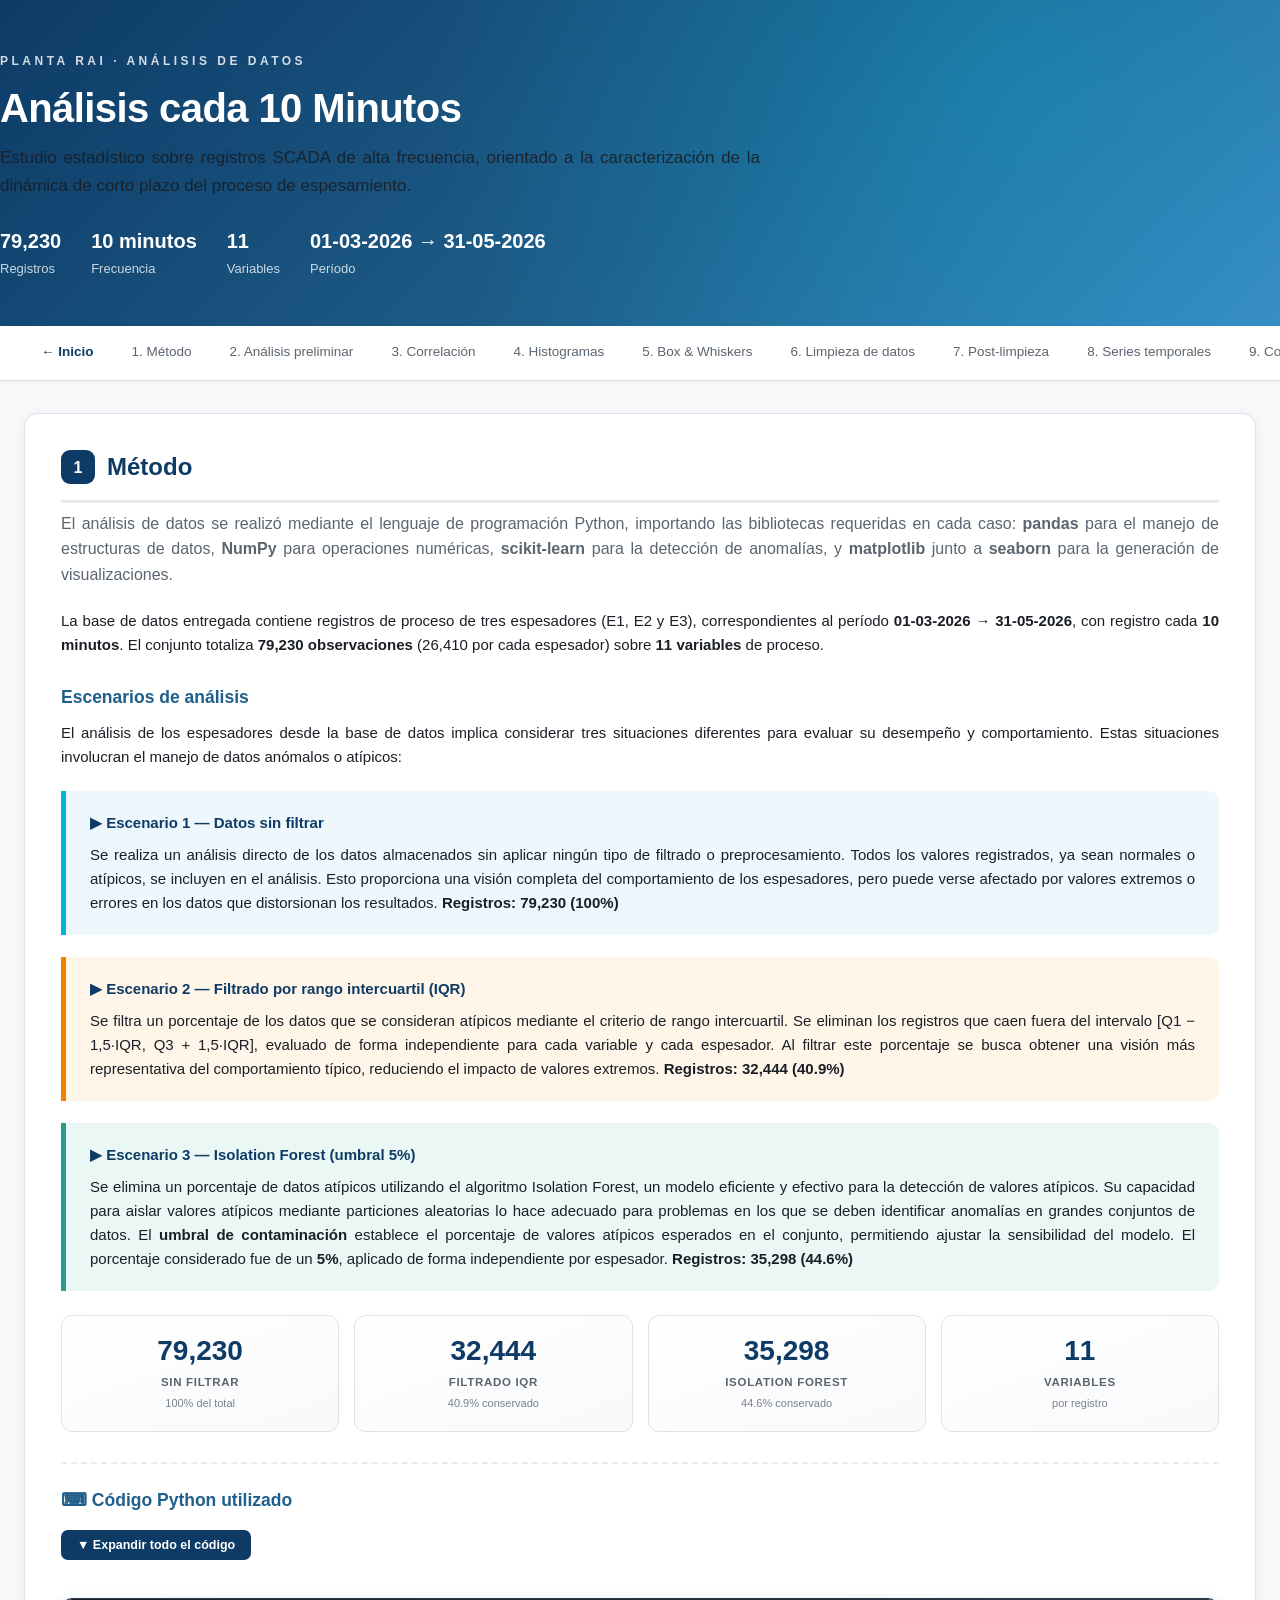
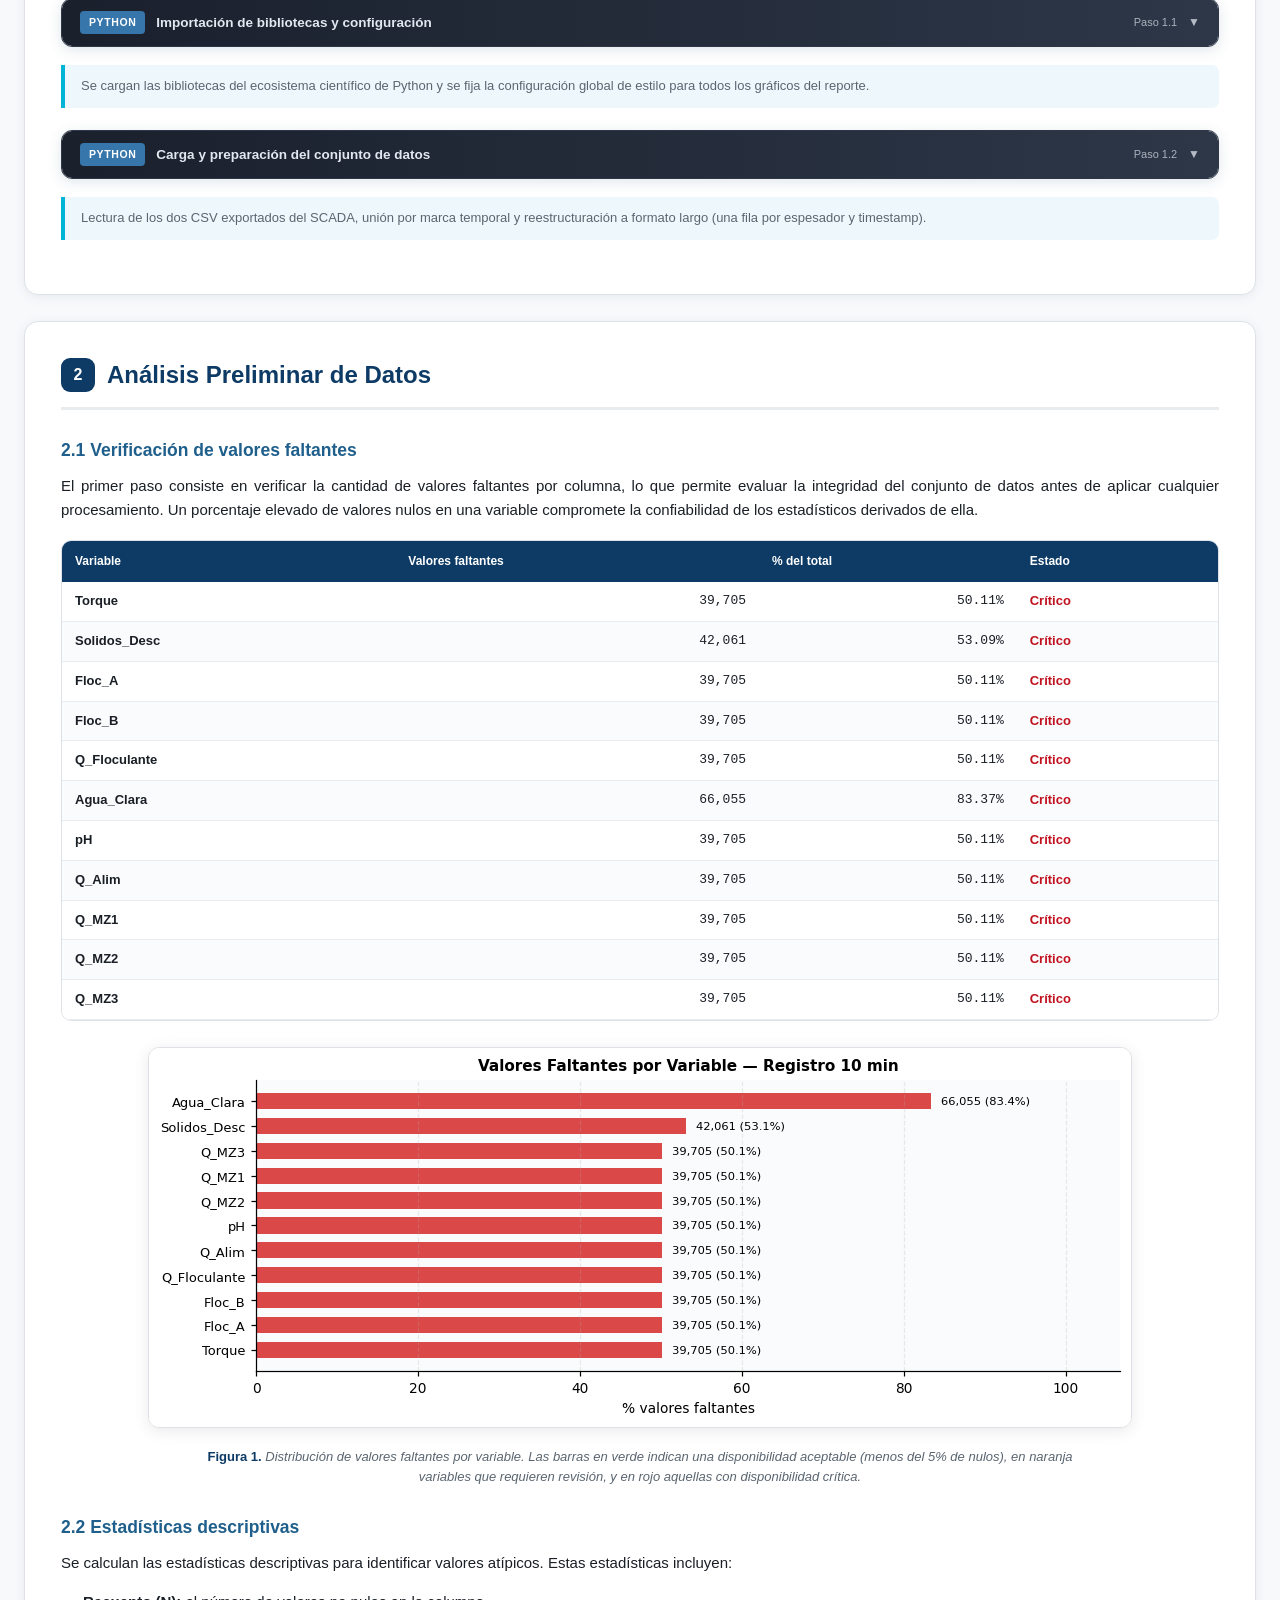
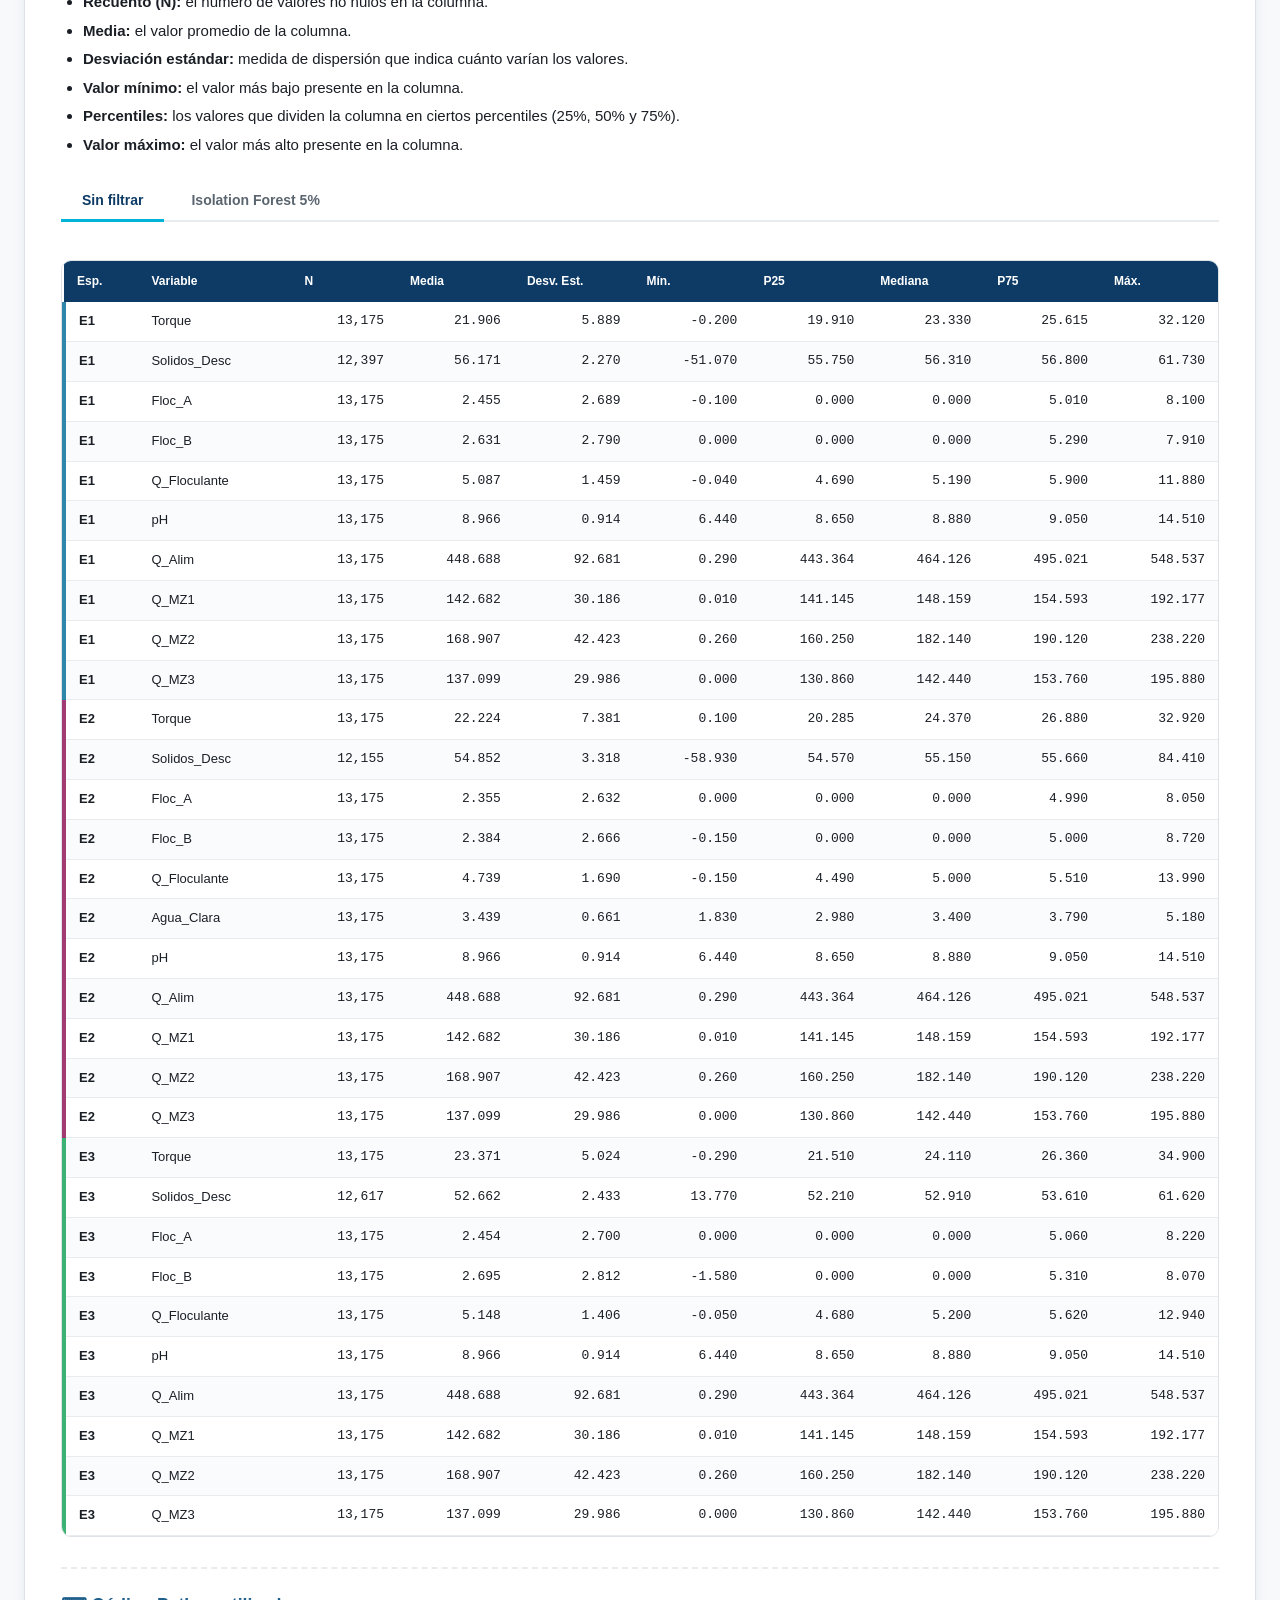
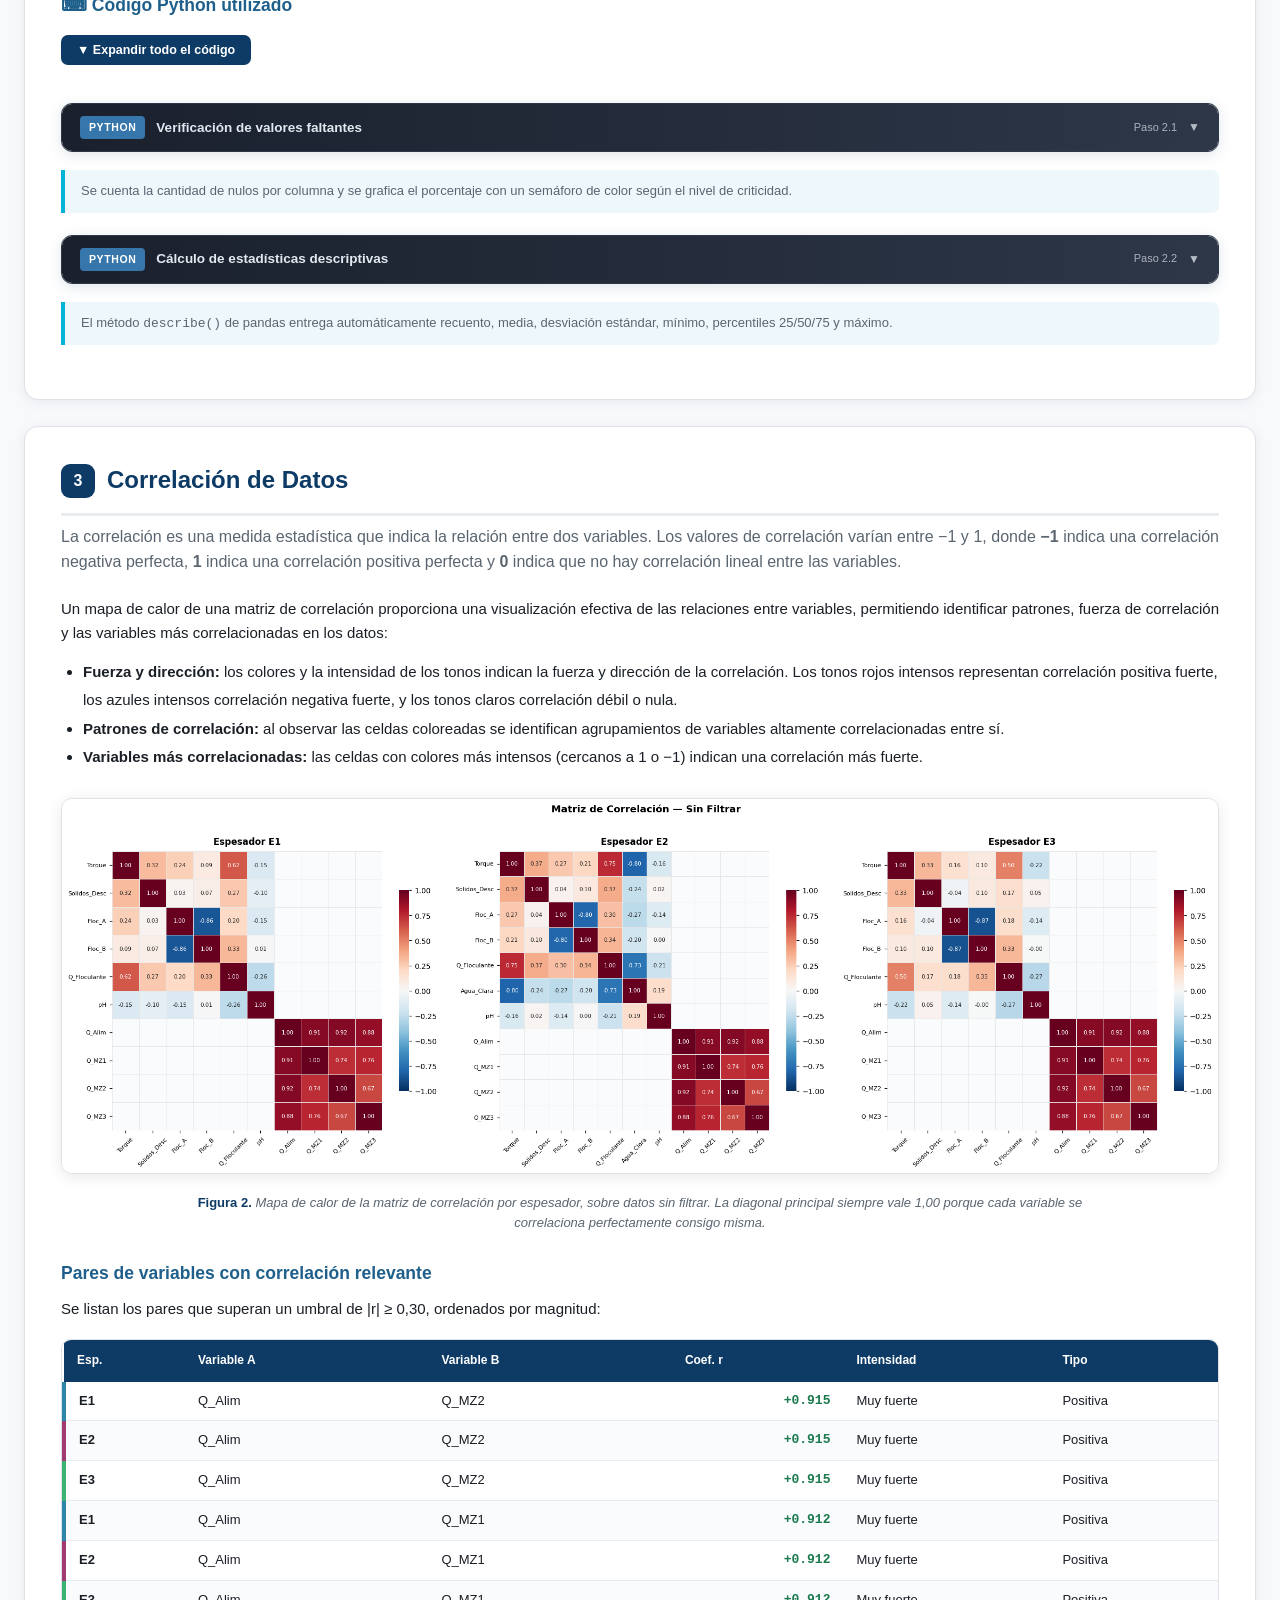
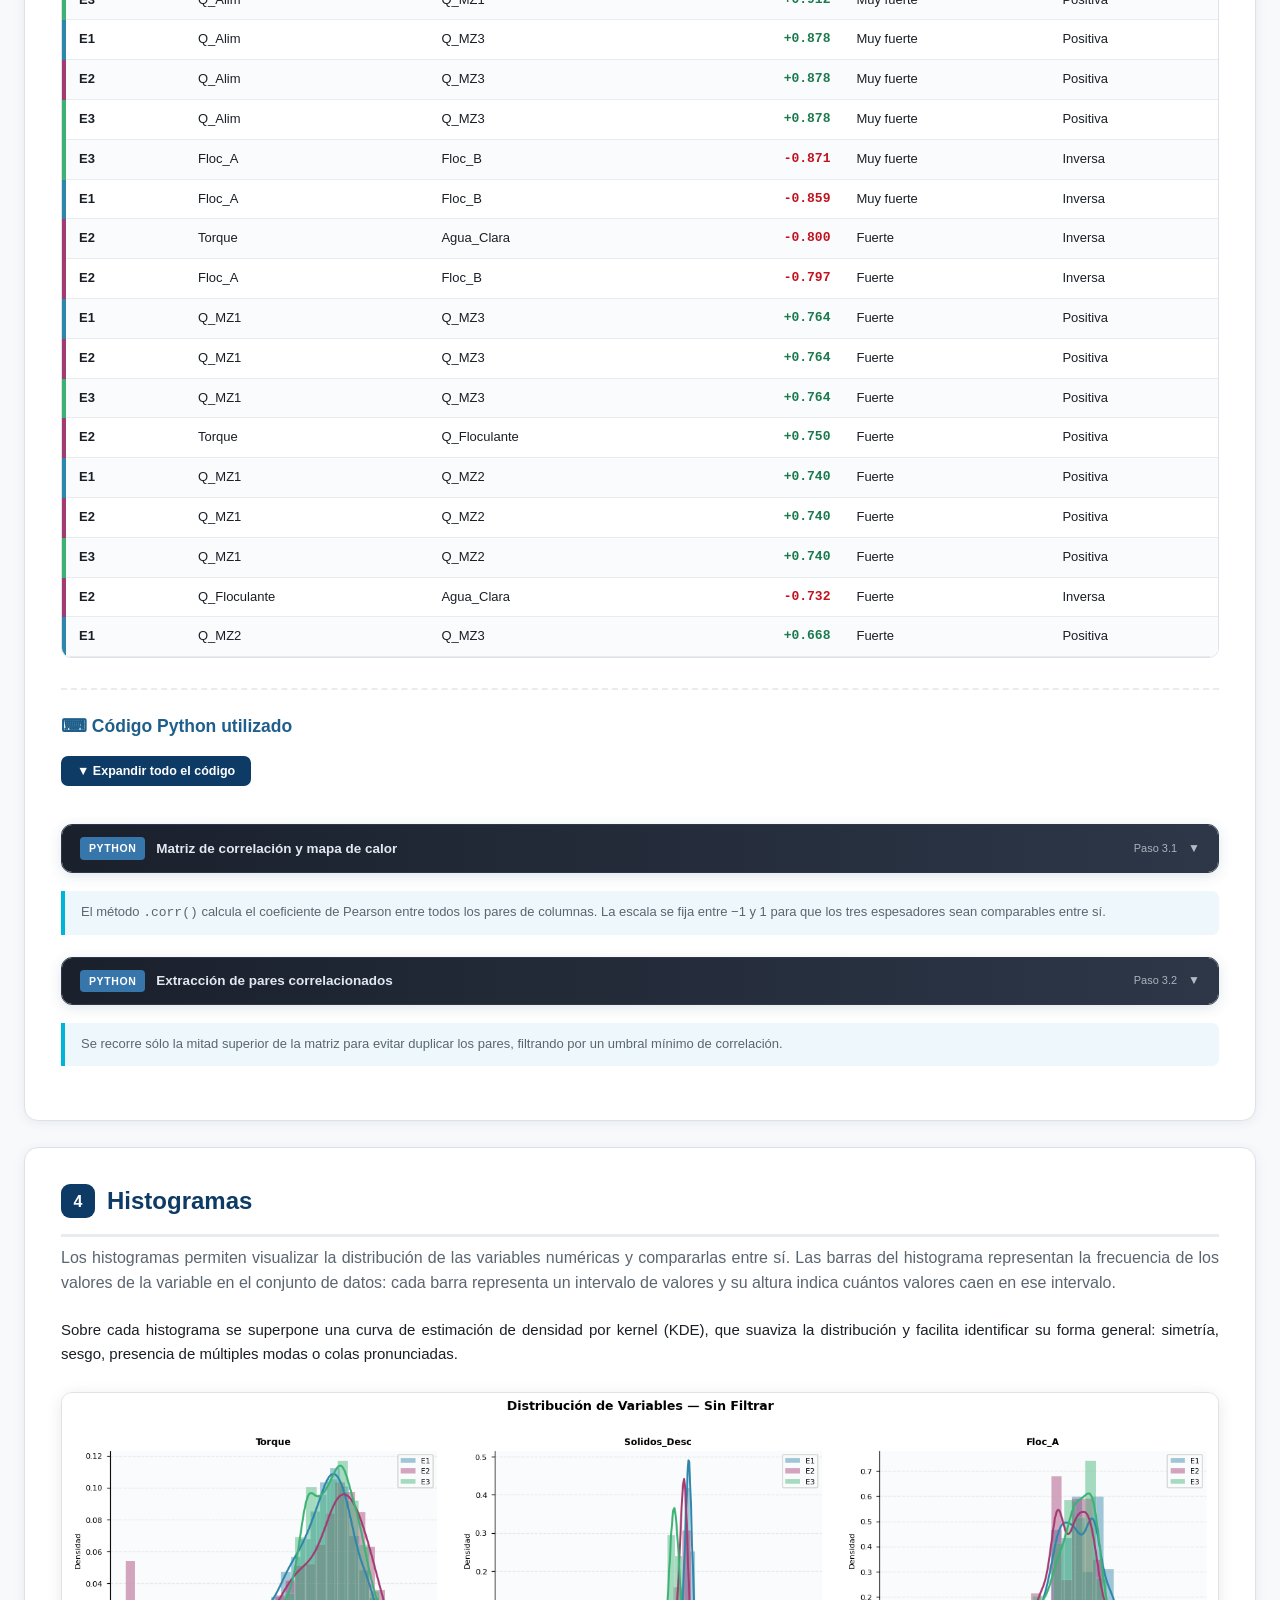
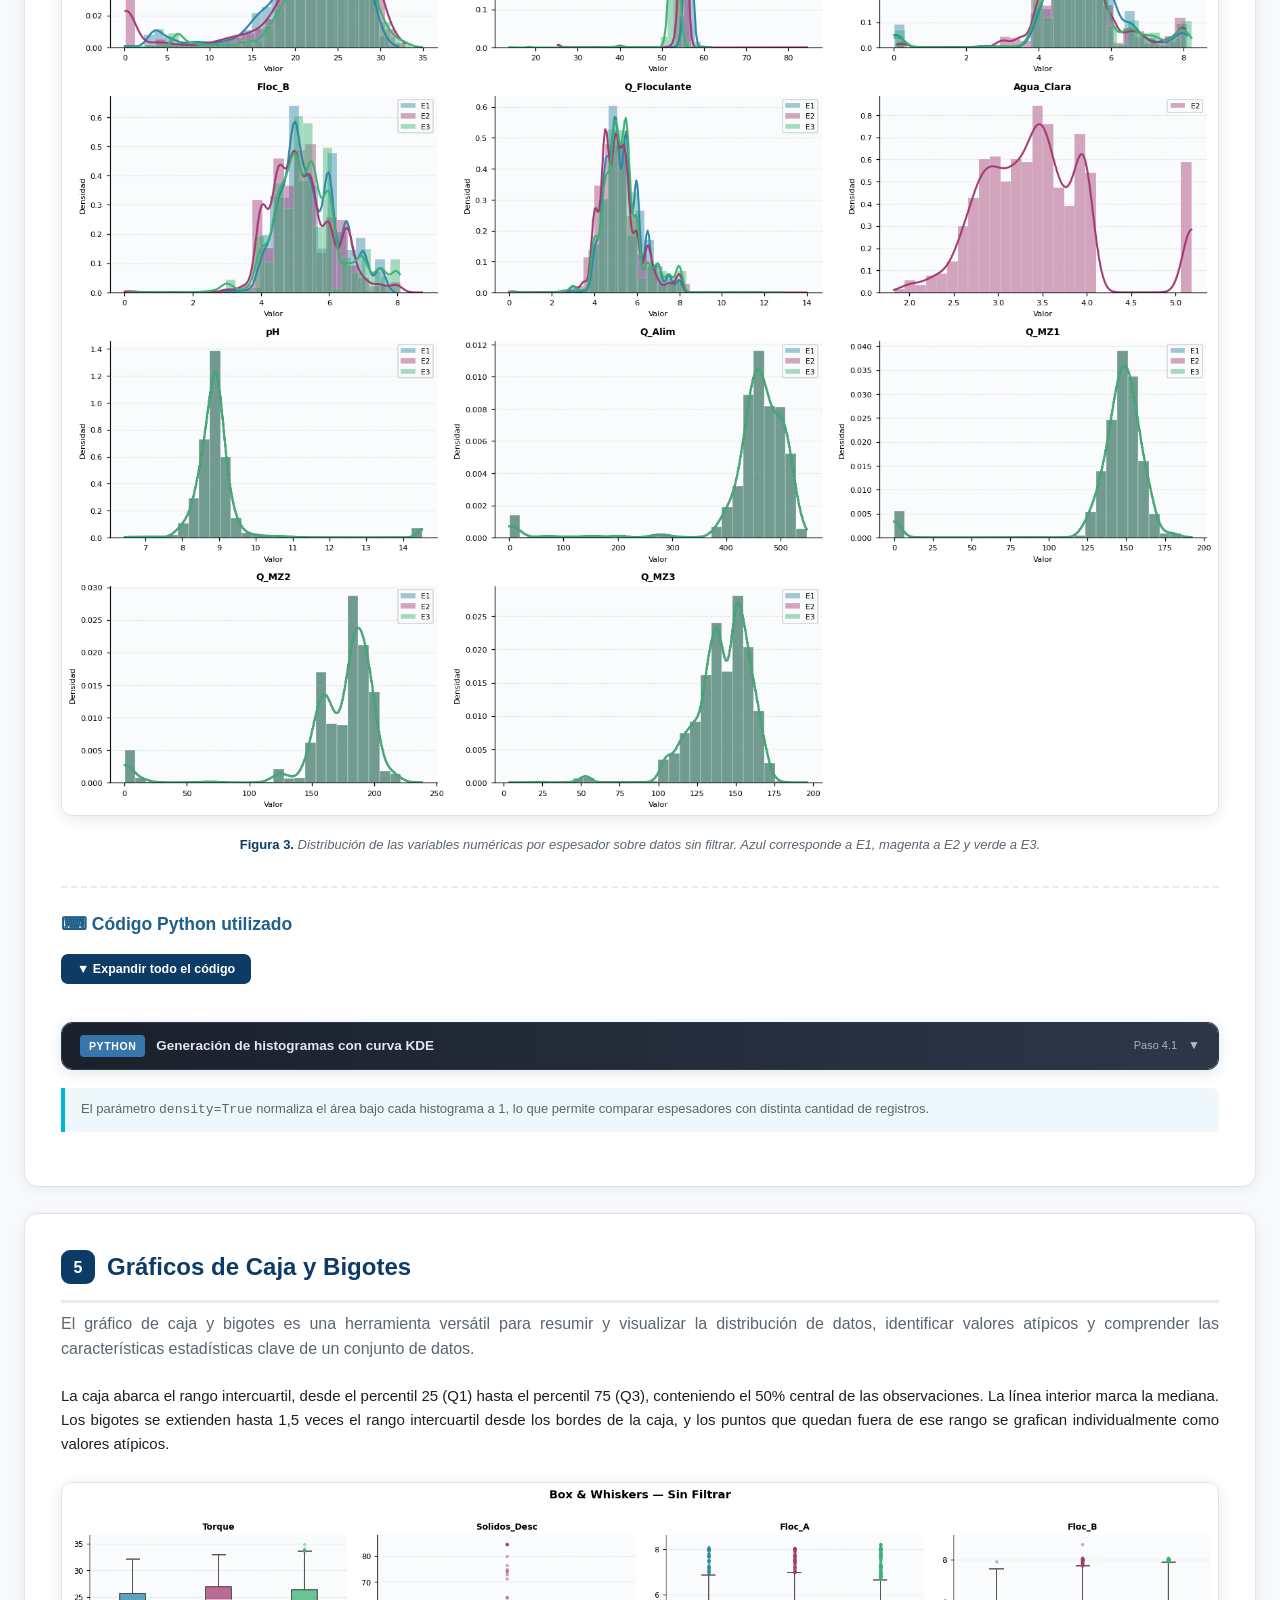
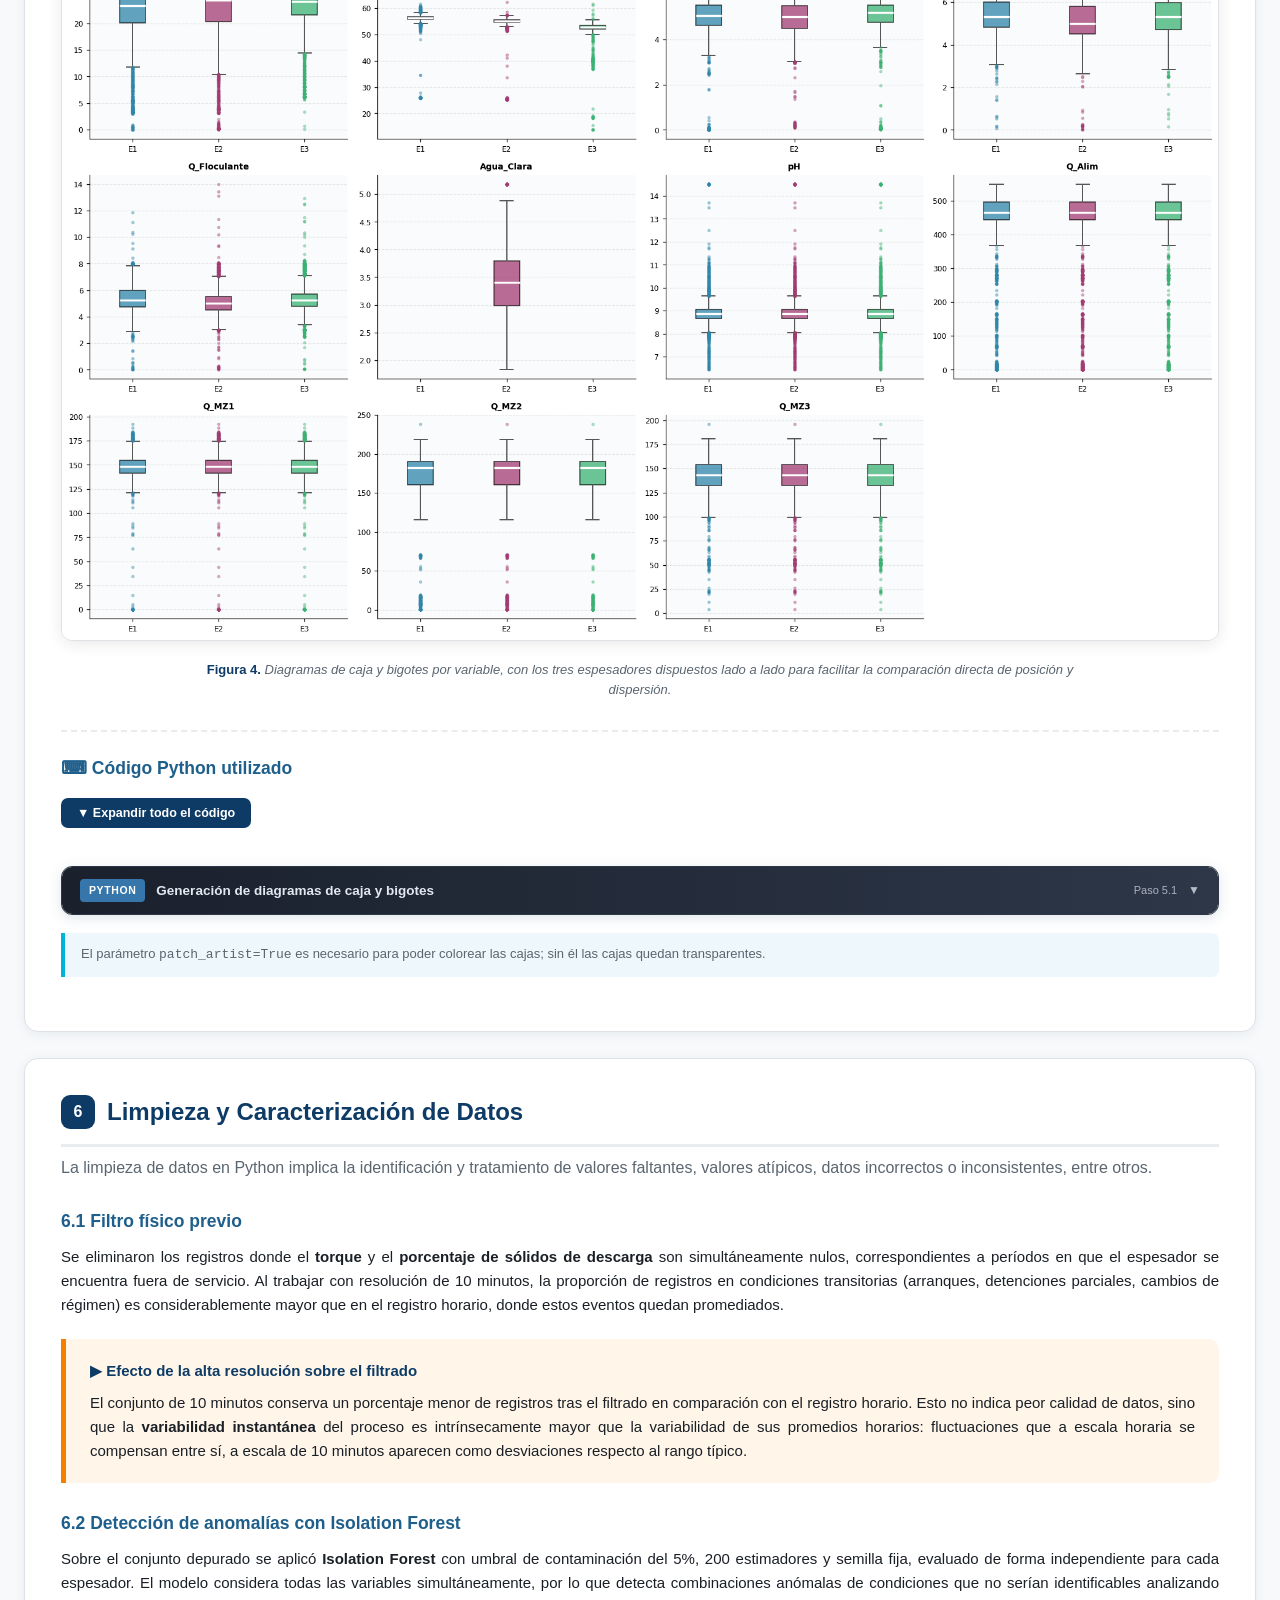
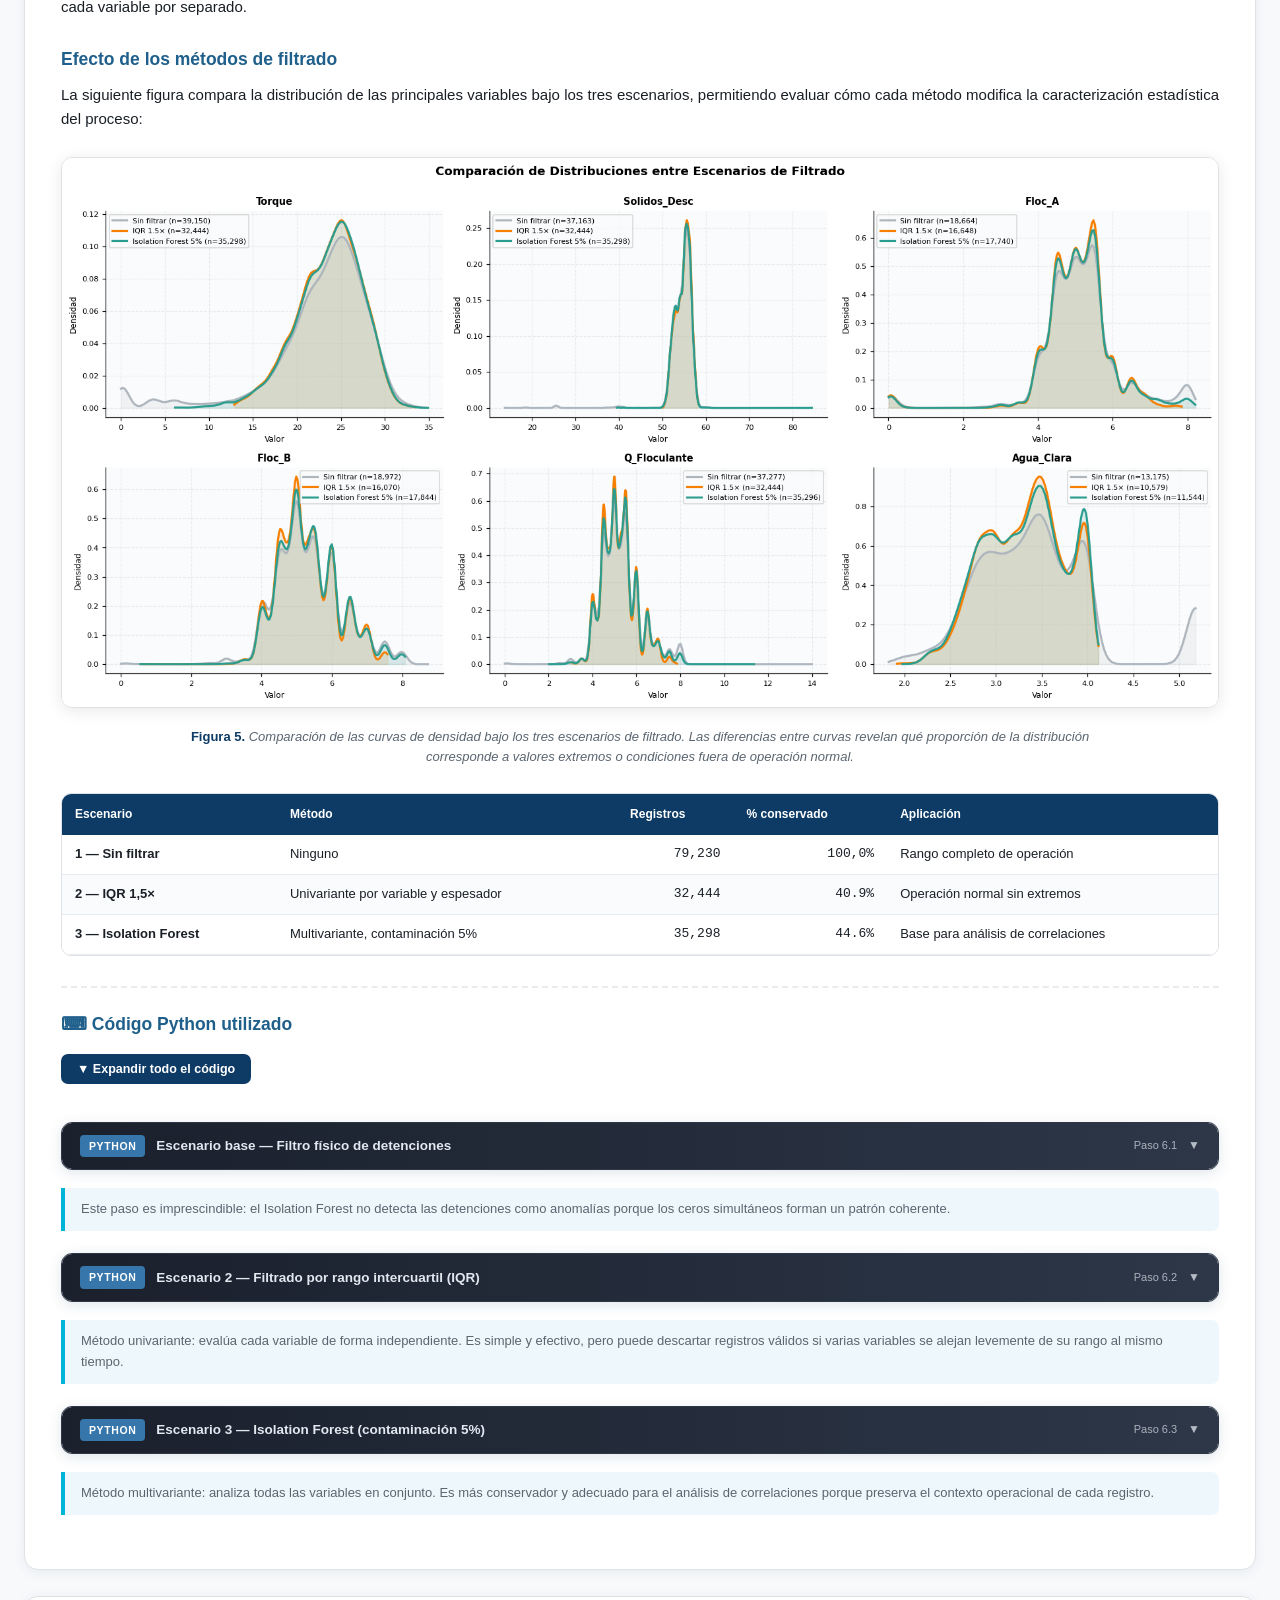
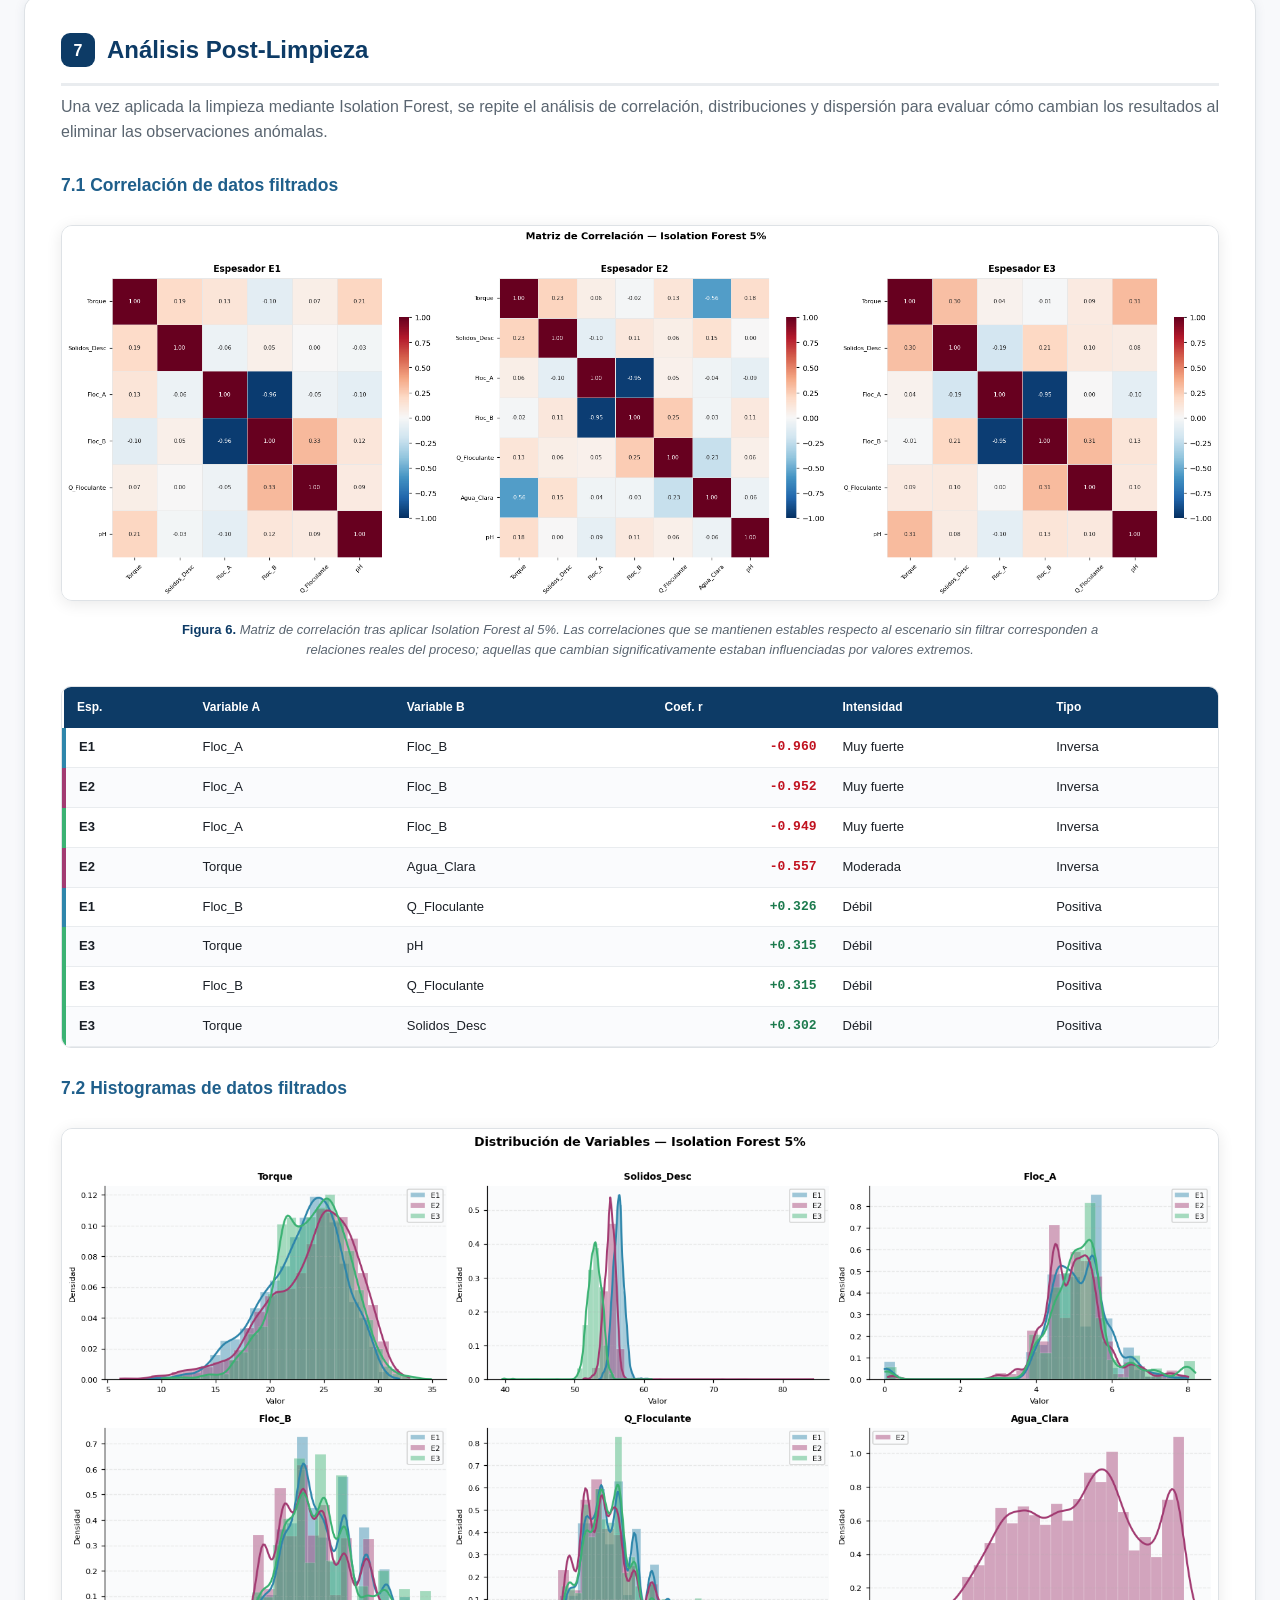
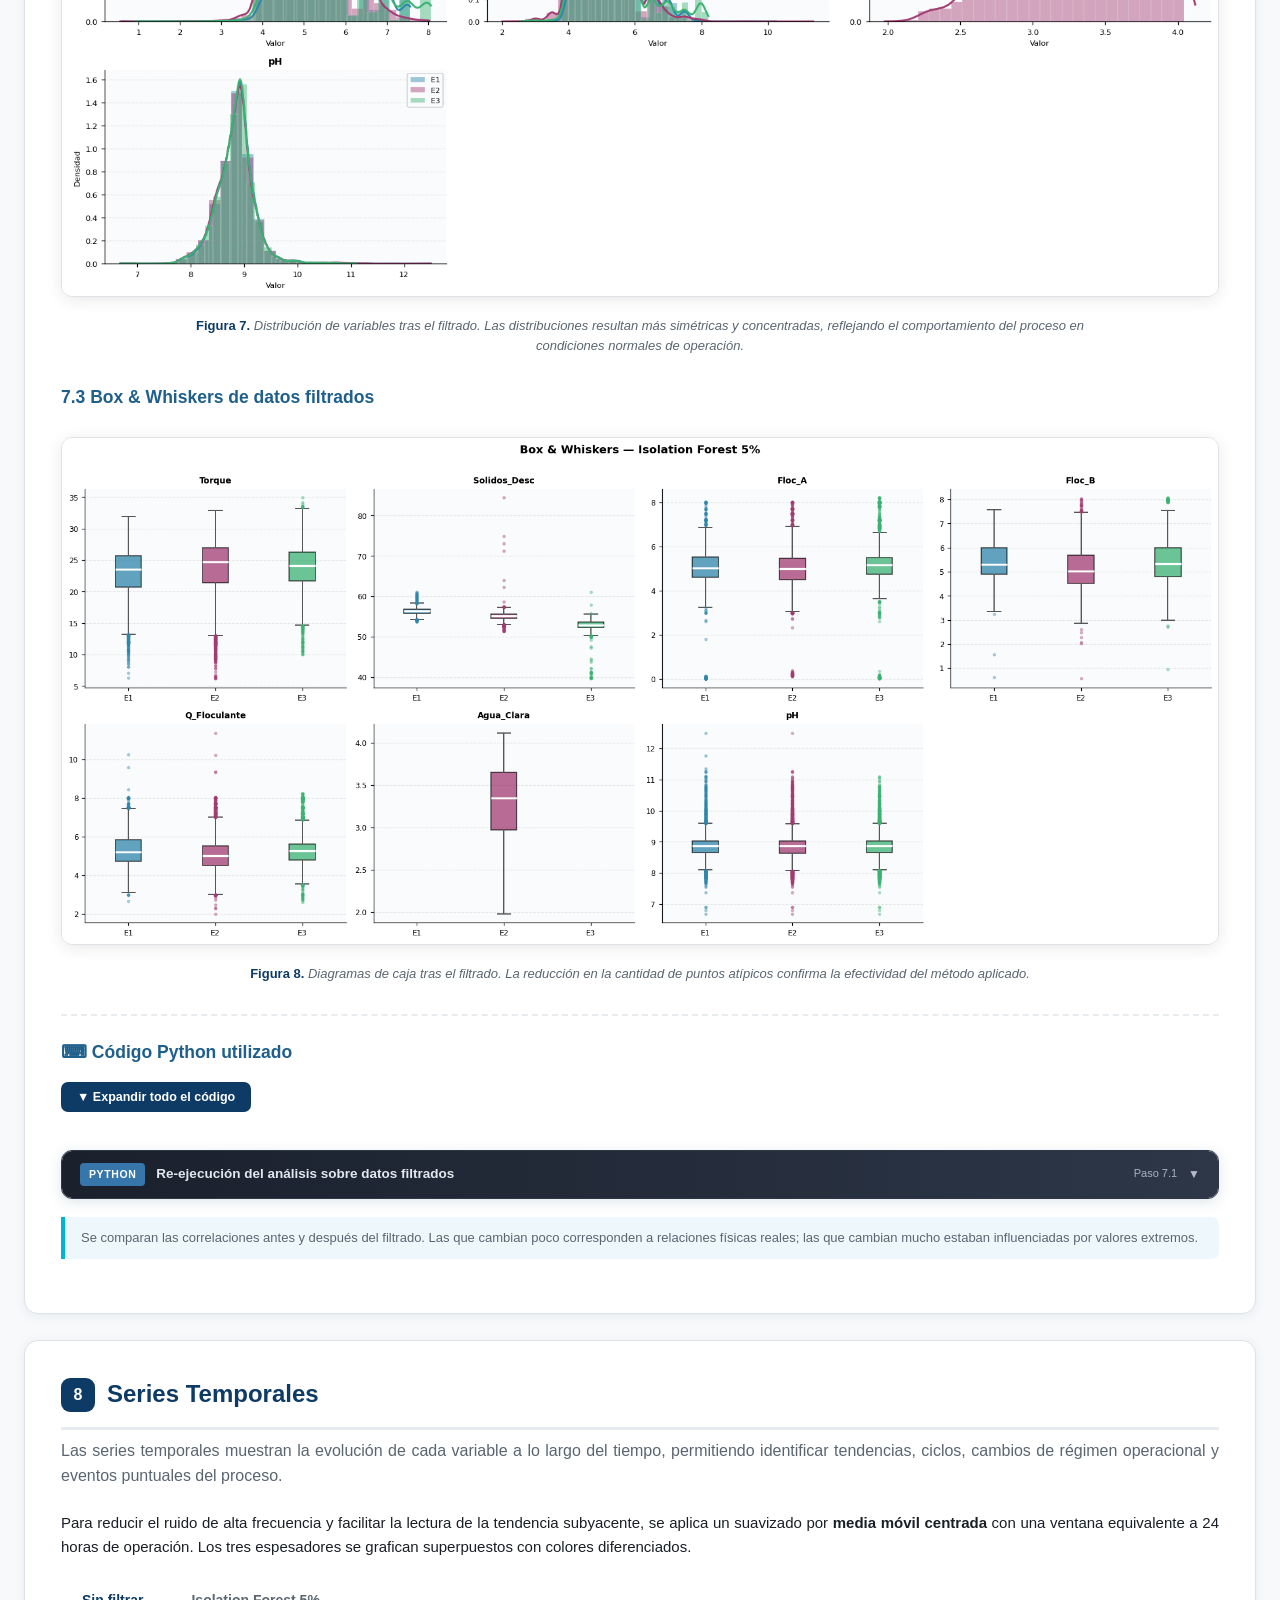
==== analisis_10min.html @ 89585ab1 "Add files via upload" ====
<!DOCTYPE html>
<html lang="es"><head><meta charset="UTF-8">
<meta name="viewport" content="width=device-width,initial-scale=1">
<title>Análisis cada 10 Minutos — Espesadores</title>
<style>

:root{
  --azul:#0d3b66; --azul2:#1f5f8b; --azul3:#3d8bc4;
  --cyan:#00b4d8; --verde:#2a9d8f; --naranja:#f77f00; --rojo:#d62828;
  --gris:#f8f9fb; --gris2:#e9ecef; --texto:#1a1f26; --texto2:#5a6570;
  --borde:#dee2e6; --sombra:0 2px 12px rgba(13,59,102,.08);
  --sombra-h:0 12px 32px rgba(13,59,102,.16);
}
*{margin:0;padding:0;box-sizing:border-box}
body{font-family:'Segoe UI',-apple-system,'Helvetica Neue',Arial,sans-serif;
  background:var(--gris);color:var(--texto);line-height:1.6;font-size:15px}
.wrap{max-width:1400px;margin:0 auto;padding:0 24px}

/* HEADER */
header{background:linear-gradient(135deg,var(--azul) 0%,var(--azul2) 55%,var(--azul3) 100%);
  color:#fff;padding:0;position:relative;overflow:hidden}
header::after{content:'';position:absolute;inset:0;
  background:radial-gradient(circle at 78% 22%,rgba(0,180,216,.28),transparent 55%)}
.hd{position:relative;z-index:2;padding:52px 0 46px}
.eyebrow{font-size:12px;letter-spacing:3.5px;text-transform:uppercase;
  opacity:.82;font-weight:600;margin-bottom:14px}
h1{font-size:40px;font-weight:700;letter-spacing:-.6px;margin-bottom:12px;line-height:1.18}
.sub{font-size:17px;opacity:.9;font-weight:300;max-width:760px}
.hmeta{display:flex;gap:30px;margin-top:26px;flex-wrap:wrap}
.hmeta div{font-size:13px}
.hmeta b{display:block;font-size:20px;font-weight:600;margin-bottom:2px}
.hmeta span{opacity:.78}

/* NAV */
nav{background:#fff;border-bottom:1px solid var(--borde);position:sticky;top:0;
  z-index:100;box-shadow:0 1px 6px rgba(0,0,0,.05)}
nav .wrap{display:flex;gap:4px;overflow-x:auto;align-items:center}
nav a{padding:15px 17px;text-decoration:none;color:var(--texto2);font-size:13.5px;
  font-weight:500;white-space:nowrap;border-bottom:3px solid transparent;
  transition:all .2s}
nav a:hover{color:var(--azul);background:var(--gris)}
nav a.act{color:var(--azul);border-bottom-color:var(--cyan);font-weight:600}
.back{margin-right:auto;display:flex;align-items:center;gap:7px;
  color:var(--azul)!important;font-weight:600!important}

/* PORTADA CARDS */
.cards{display:grid;grid-template-columns:repeat(auto-fit,minmax(400px,1fr));
  gap:30px;margin:52px 0}
.card{background:#fff;border-radius:16px;overflow:hidden;box-shadow:var(--sombra);
  transition:transform .3s cubic-bezier(.2,.8,.2,1),box-shadow .3s;
  text-decoration:none;color:inherit;display:flex;flex-direction:column;
  border:1px solid var(--borde)}
.card:hover{transform:translateY(-7px);box-shadow:var(--sombra-h)}
.card-top{padding:34px 32px;color:#fff;position:relative;overflow:hidden}
.c10 .card-top{background:linear-gradient(135deg,#0d3b66,#1f5f8b)}
.c1h .card-top{background:linear-gradient(135deg,#14746f,#2a9d8f)}
.card-top::after{content:'';position:absolute;right:-32px;top:-32px;
  width:150px;height:150px;border-radius:50%;background:rgba(255,255,255,.09)}
.badge{display:inline-block;background:rgba(255,255,255,.22);padding:5px 13px;
  border-radius:20px;font-size:11px;font-weight:700;letter-spacing:1.4px;
  text-transform:uppercase;margin-bottom:14px;backdrop-filter:blur(6px)}
.card h2{font-size:27px;font-weight:700;margin-bottom:8px;position:relative;z-index:2}
.card-top p{font-size:14.5px;opacity:.9;position:relative;z-index:2}
.card-body{padding:26px 32px;flex:1}
.kv{display:grid;grid-template-columns:1fr 1fr;gap:16px 22px;margin-bottom:22px}
.kv>div{border-left:3px solid var(--gris2);padding-left:12px}
.kv b{display:block;font-size:21px;font-weight:700;color:var(--azul);line-height:1.2}
.kv span{font-size:11.5px;color:var(--texto2);text-transform:uppercase;
  letter-spacing:.6px;font-weight:600}
.tags{display:flex;flex-wrap:wrap;gap:7px;margin-bottom:20px}
.tag{background:var(--gris);border:1px solid var(--borde);padding:4px 11px;
  border-radius:6px;font-size:11.5px;color:var(--texto2);font-weight:500}
.card-foot{padding:16px 32px;background:var(--gris);border-top:1px solid var(--borde);
  display:flex;justify-content:space-between;align-items:center;
  font-weight:600;color:var(--azul);font-size:14px}
.arrow{transition:transform .25s}
.card:hover .arrow{transform:translateX(6px)}

/* SECCIONES */
section{background:#fff;border-radius:14px;padding:34px 36px;margin-bottom:26px;
  box-shadow:var(--sombra);border:1px solid var(--borde)}
h2.sec{font-size:24px;font-weight:700;color:var(--azul);margin-bottom:8px;
  padding-bottom:13px;border-bottom:3px solid var(--gris2);
  display:flex;align-items:center;gap:12px}
.num{background:var(--azul);color:#fff;width:34px;height:34px;border-radius:9px;
  display:inline-flex;align-items:center;justify-content:center;font-size:16px;
  font-weight:700;flex-shrink:0}
h3{font-size:17.5px;font-weight:650;color:var(--azul2);margin:26px 0 10px}
h4{font-size:15px;font-weight:650;color:var(--texto);margin:18px 0 8px}
p{margin-bottom:13px;color:var(--texto);text-align:justify}
.lead{font-size:16px;color:var(--texto2);margin-bottom:22px}

/* TABLAS */
.tw{overflow-x:auto;margin:18px 0;border-radius:10px;border:1px solid var(--borde)}
table{width:100%;border-collapse:collapse;font-size:13px;background:#fff}
th{background:var(--azul);color:#fff;padding:11px 13px;text-align:left;
  font-weight:600;font-size:12px;white-space:nowrap;position:sticky;top:0}
td{padding:9px 13px;border-bottom:1px solid var(--gris2)}
tbody tr:nth-child(even){background:#fafbfd}
tbody tr:hover{background:#eef4fa}
td.num-c{text-align:right;font-variant-numeric:tabular-nums;font-family:'SF Mono',Consolas,monospace}
.e1{border-left:4px solid #2E86AB}.e2{border-left:4px solid #A23B72}
.e3{border-left:4px solid #3BB273}
.pos{color:#1b7a4d;font-weight:600}.neg{color:#c1121f;font-weight:600}

/* CAJAS */
.box{border-left:5px solid var(--cyan);background:#eef8fc;padding:20px 24px;
  border-radius:0 10px 10px 0;margin:22px 0}
.box.warn{border-color:var(--naranja);background:#fff6e9}
.box.ok{border-color:var(--verde);background:#eaf7f4}
.box h4{margin-top:0;color:var(--azul);display:flex;align-items:center;gap:8px}
.box ul{margin:9px 0 0 20px}.box li{margin-bottom:7px;font-size:14px}

/* FIGURAS */
figure{margin:26px 0;text-align:center}
figure img{max-width:100%;height:auto;border-radius:11px;
  box-shadow:0 3px 16px rgba(0,0,0,.09);border:1px solid var(--borde)}
figcaption{margin-top:12px;font-size:13px;color:var(--texto2);font-style:italic;
  max-width:920px;margin-left:auto;margin-right:auto;line-height:1.55}
figcaption b{font-style:normal;color:var(--azul);font-weight:650}

/* KPIs */
.kpis{display:grid;grid-template-columns:repeat(auto-fit,minmax(185px,1fr));
  gap:15px;margin:24px 0}
.kpi{background:linear-gradient(160deg,#fff,var(--gris));border:1px solid var(--borde);
  border-radius:11px;padding:19px;text-align:center;transition:transform .2s}
.kpi:hover{transform:translateY(-3px)}
.kpi b{display:block;font-size:28px;font-weight:700;color:var(--azul);line-height:1.15}
.kpi span{font-size:11.5px;color:var(--texto2);text-transform:uppercase;
  letter-spacing:.7px;font-weight:600;display:block;margin-top:5px}
.kpi small{display:block;font-size:11px;color:var(--texto2);margin-top:4px;opacity:.8}

/* TABS */
.tabs{display:flex;gap:6px;margin:22px 0 0;border-bottom:2px solid var(--gris2)}
.tab{padding:11px 21px;background:none;border:none;cursor:pointer;font-size:14px;
  font-weight:600;color:var(--texto2);border-bottom:3px solid transparent;
  transition:all .2s;font-family:inherit;margin-bottom:-2px}
.tab:hover{color:var(--azul);background:var(--gris)}
.tab.act{color:var(--azul);border-bottom-color:var(--cyan)}
.pane{display:none;padding-top:20px}.pane.act{display:block}

footer{background:var(--azul);color:#fff;padding:32px 0;margin-top:52px;
  text-align:center;font-size:13px}
footer p{color:#fff;opacity:.82;text-align:center;margin-bottom:5px}
@media print{nav{display:none}section{box-shadow:none;page-break-inside:avoid}}
@media(max-width:768px){h1{font-size:29px}.cards{grid-template-columns:1fr}
  section{padding:22px}.kv{grid-template-columns:1fr}}


/* ═══════ BLOQUES DE CÓDIGO PYTHON ═══════ */
.codigo{margin:22px 0;border-radius:11px;overflow:hidden;
  border:1px solid #2d3748;box-shadow:0 3px 14px rgba(13,59,102,.13)}
.cod-head{background:linear-gradient(90deg,#1a202c,#2d3748);color:#e2e8f0;
  padding:12px 18px;display:flex;align-items:center;gap:11px;cursor:pointer;
  user-select:none;transition:background .2s;font-size:13.5px}
.cod-head:hover{background:linear-gradient(90deg,#2d3748,#3a4759)}
.cod-head .py{background:#3776ab;color:#fff;font-size:10.5px;font-weight:700;
  padding:3px 9px;border-radius:4px;letter-spacing:.6px;flex-shrink:0}
.cod-head .tt{font-weight:600;flex:1}
.cod-head .tg{font-size:11px;opacity:.7;font-weight:400}
.cod-head .ch{transition:transform .25s;font-size:12px;opacity:.75}
.codigo.open .cod-head .ch{transform:rotate(180deg)}
.cod-body{max-height:0;overflow:hidden;transition:max-height .35s ease}
.codigo.open .cod-body{max-height:3200px}
.cod-body pre{background:#1a202c;color:#e2e8f0;padding:20px 22px;margin:0;
  overflow-x:auto;font-family:'SF Mono','Cascadia Code',Consolas,'Courier New',monospace;
  font-size:12.5px;line-height:1.72;tab-size:4}
.cod-body code{font-family:inherit;white-space:pre}
/* Sintaxis */
.k{color:#c792ea;font-weight:600}   /* keyword */
.f{color:#82aaff}                    /* función */
.s{color:#c3e88d}                    /* string */
.n{color:#f78c6c}                    /* número */
.c{color:#5c6b7d;font-style:italic}  /* comentario */
.o{color:#89ddff}                    /* operador */
.b{color:#ffcb6b}                    /* builtin/clase */
.cod-body pre::-webkit-scrollbar{height:9px}
.cod-body pre::-webkit-scrollbar-track{background:#111722}
.cod-body pre::-webkit-scrollbar-thumb{background:#4a5568;border-radius:5px}
.cod-body pre::-webkit-scrollbar-thumb:hover{background:#5f6b7e}
.cod-nota{background:#eef8fc;border-left:4px solid var(--cyan);padding:11px 16px;
  font-size:13px;color:var(--texto2);border-radius:0 7px 7px 0;margin:-4px 0 20px}
.exp-all{background:var(--azul);color:#fff;border:none;padding:8px 16px;
  border-radius:7px;font-size:12.5px;font-weight:600;cursor:pointer;
  font-family:inherit;margin:6px 0 16px;transition:background .2s}
.exp-all:hover{background:var(--azul2)}

</style></head><body>

<header><div class="wrap hd">
  <div class="eyebrow">Planta RAI · Análisis de Datos</div>
  <h1>Análisis cada 10 Minutos</h1>
  <p class="sub">Estudio estadístico sobre registros SCADA de alta frecuencia, orientado a la caracterización de la dinámica de corto plazo del proceso de espesamiento.</p>
  <div class="hmeta">
    <div><b>79,230</b><span>Registros</span></div>
    <div><b>10 minutos</b><span>Frecuencia</span></div>
    <div><b>11</b><span>Variables</span></div>
    <div><b>01-03-2026 → 31-05-2026</b><span>Período</span></div>
  </div>
</div></header>

<nav><div class="wrap"><a href="index.html" class="back">← Inicio</a><a href="#s1">1. Método</a><a href="#s2">2. Análisis preliminar</a><a href="#s3">3. Correlación</a><a href="#s4">4. Histogramas</a><a href="#s5">5. Box & Whiskers</a><a href="#s6">6. Limpieza de datos</a><a href="#s7">7. Post-limpieza</a><a href="#s8">8. Series temporales</a><a href="#s9">9. Conclusiones</a></div></nav>

<div class="wrap" style="padding-top:32px">

<section id="s1">
  <h2 class="sec"><span class="num">1</span>Método</h2>
  <p class="lead">El análisis de datos se realizó mediante el lenguaje de programación
  Python, importando las bibliotecas requeridas en cada caso: <b>pandas</b> para el
  manejo de estructuras de datos, <b>NumPy</b> para operaciones numéricas,
  <b>scikit-learn</b> para la detección de anomalías, y <b>matplotlib</b> junto a
  <b>seaborn</b> para la generación de visualizaciones.</p>

  <p>La base de datos entregada contiene registros de proceso de tres espesadores
  (E1, E2 y E3), correspondientes al período <b>01-03-2026 → 31-05-2026</b>, con
  registro cada <b>10 minutos</b>. El conjunto totaliza <b>79,230 observaciones</b>
  (26,410 por cada espesador) sobre <b>11 variables</b> de proceso.</p>

  <h3>Escenarios de análisis</h3>
  <p>El análisis de los espesadores desde la base de datos implica considerar tres
  situaciones diferentes para evaluar su desempeño y comportamiento. Estas situaciones
  involucran el manejo de datos anómalos o atípicos:</p>

  <div class="box">
    <h4>▶ Escenario 1 — Datos sin filtrar</h4>
    <p style="margin:0">Se realiza un análisis directo de los datos almacenados sin
    aplicar ningún tipo de filtrado o preprocesamiento. Todos los valores registrados,
    ya sean normales o atípicos, se incluyen en el análisis. Esto proporciona una visión
    completa del comportamiento de los espesadores, pero puede verse afectado por valores
    extremos o errores en los datos que distorsionan los resultados.
    <b>Registros: 79,230 (100%)</b></p>
  </div>

  <div class="box warn">
    <h4>▶ Escenario 2 — Filtrado por rango intercuartil (IQR)</h4>
    <p style="margin:0">Se filtra un porcentaje de los datos que se consideran atípicos
    mediante el criterio de rango intercuartil. Se eliminan los registros que caen fuera
    del intervalo [Q1 − 1,5·IQR, Q3 + 1,5·IQR], evaluado de forma independiente para cada
    variable y cada espesador. Al filtrar este porcentaje se busca obtener una visión más
    representativa del comportamiento típico, reduciendo el impacto de valores extremos.
    <b>Registros: 32,444 (40.9%)</b></p>
  </div>

  <div class="box ok">
    <h4>▶ Escenario 3 — Isolation Forest (umbral 5%)</h4>
    <p style="margin:0">Se elimina un porcentaje de datos atípicos utilizando el algoritmo
    Isolation Forest, un modelo eficiente y efectivo para la detección de valores atípicos.
    Su capacidad para aislar valores atípicos mediante particiones aleatorias lo hace
    adecuado para problemas en los que se deben identificar anomalías en grandes conjuntos
    de datos. El <b>umbral de contaminación</b> establece el porcentaje de valores atípicos
    esperados en el conjunto, permitiendo ajustar la sensibilidad del modelo. El porcentaje
    considerado fue de un <b>5%</b>, aplicado de forma independiente por espesador.
    <b>Registros: 35,298 (44.6%)</b></p>
  </div>

  <div class="kpis">
    <div class="kpi"><b>79,230</b><span>Sin filtrar</span><small>100% del total</small></div>
    <div class="kpi"><b>32,444</b><span>Filtrado IQR</span><small>40.9% conservado</small></div>
    <div class="kpi"><b>35,298</b><span>Isolation Forest</span><small>44.6% conservado</small></div>
    <div class="kpi"><b>11</b><span>Variables</span><small>por registro</small></div>
  </div>
<h3 style="margin-top:30px;padding-top:22px;border-top:2px dashed var(--gris2)">⌨ Código Python utilizado</h3><button class="exp-all" data-st="closed" onclick="expAll(this)">▼ Expandir todo el código</button><div class="codigo">
  <div class="cod-head" onclick="togCod(this)">
    <span class="py">PYTHON</span>
    <span class="tt">Importación de bibliotecas y configuración</span>
    <span class="tg">Paso 1.1</span>
    <span class="ch">▼</span>
  </div>
  <div class="cod-body"><pre><code><span class="c"># ── Importación de bibliotecas ────────────────────────────────</span>
<span class="k">import</span> pandas <span class="k">as</span> <span class="b">pd</span>                      <span class="c"># Manejo de estructuras de datos</span>
<span class="k">import</span> numpy <span class="k">as</span> <span class="b">np</span>                       <span class="c"># Operaciones numéricas</span>
<span class="k">import</span> matplotlib.pyplot <span class="k">as</span> <span class="b">plt</span>          <span class="c"># Generación de gráficos</span>
<span class="k">import</span> matplotlib.dates <span class="k">as</span> <span class="b">mdates</span>        <span class="c"># Formato de ejes temporales</span>
<span class="k">import</span> seaborn <span class="k">as</span> <span class="b">sns</span>                    <span class="c"># Mapas de calor</span>
<span class="k">from</span> sklearn.ensemble <span class="k">import</span> <span class="b">IsolationForest</span>   <span class="c"># Detección de anomalías</span>
<span class="k">from</span> scipy.stats <span class="k">import</span> <span class="b">gaussian_kde</span>     <span class="c"># Estimación de densidad (KDE)</span>
<span class="k">import</span> warnings
warnings.filterwarnings(<span <span class="k">class</span>="s">&#x27;ignore&#x27;</span>)

<span class="c"># Configuración global de estilo de gráficos</span>
<span class="b">plt</span>.rcParams.update({
    <span <span class="k">class</span>="s">&#x27;figure.dpi&#x27;</span>      : <span <span class="k">class</span>="n">110</span>,
    <span <span class="k">class</span>="s">&#x27;font.family&#x27;</span>     : <span <span class="k">class</span>="s">&#x27;DejaVu Sans&#x27;</span>,
    <span <span class="k">class</span>="s">&#x27;font.size&#x27;</span>       : <span <span class="k">class</span>="n">9</span>,
    <span <span class="k">class</span>="s">&#x27;axes.facecolor&#x27;</span>  : <span <span class="k">class</span>="s">&#x27;#fafbfc&#x27;</span>
})

<span class="c"># Paleta de colores por espesador</span>
PAL = {<span <span class="k">class</span>="s">&#x27;E1&#x27;</span>: <span <span class="k">class</span>="s">&#x27;#2E86AB&#x27;</span>, <span <span class="k">class</span>="s">&#x27;E2&#x27;</span>: <span <span class="k">class</span>="s">&#x27;#A23B72&#x27;</span>, <span <span class="k">class</span>="s">&#x27;E3&#x27;</span>: <span <span class="k">class</span>="s">&#x27;#3BB273&#x27;</span>}</code></pre></div>
</div><div class="cod-nota">Se cargan las bibliotecas del ecosistema científico de Python y se fija la configuración global de estilo para todos los gráficos del reporte.</div><div class="codigo">
  <div class="cod-head" onclick="togCod(this)">
    <span class="py">PYTHON</span>
    <span class="tt">Carga y preparación del conjunto de datos</span>
    <span class="tg">Paso 1.2</span>
    <span class="ch">▼</span>
  </div>
  <div class="cod-body"><pre><code><span class="c"># ── Carga del dataset de 10 minutos ───────────────────────────</span>
<span class="k">def</span> <span class="f">leer_csv_scada</span>(ruta):
    <span <span class="k">class</span>="s">&quot;&quot;</span><span <span class="k">class</span>="s">&quot;Lee CSV exportado del SCADA (UTF-<span <span class="k">class</span>="n">16</span>, decimales con coma).&quot;</span><span <span class="k">class</span>="s">&quot;&quot;</span>
    d = <span class="b">pd</span>.read_csv(ruta, encoding=<span <span class="k">class</span>="s">&#x27;utf-<span <span class="k">class</span>="n">16</span>&#x27;</span>, sep=<span <span class="k">class</span>="s">&#x27;,&#x27;</span>, skip_blank_lines=<span class="k">True</span>)
    d.columns = [c.strip() <span class="k">for</span> c <span class="k">in</span> d.columns]

    <span class="c"># Los decimales vienen con coma → se convierten a punto</span>
    <span class="k">for</span> c <span class="k">in</span> d.columns[<span <span class="k">class</span>="n">1</span>:]:
        d[c] = (d[c].astype(<span class="b">str</span>)
                    .<span class="b">str</span>.replace(&#x27;&quot;<span <span class="k">class</span>="s">&#x27;, &#x27;</span>&#x27;, regex=<span class="k">False</span>)
                    .<span class="b">str</span>.replace(<span <span class="k">class</span>="s">&#x27;,&#x27;</span>, <span <span class="k">class</span>="s">&#x27;.&#x27;</span>, regex=<span class="k">False</span>)
                    .pipe(<span class="b">pd</span>.to_numeric, errors=<span <span class="k">class</span>="s">&#x27;coerce&#x27;</span>))

    d[<span <span class="k">class</span>="s">&#x27;Time&#x27;</span>] = <span class="b">pd</span>.to_datetime(d[<span <span class="k">class</span>="s">&#x27;Time&#x27;</span>], dayfirst=<span class="k">True</span>, errors=<span <span class="k">class</span>="s">&#x27;coerce&#x27;</span>)
    <span class="k">return</span> d

<span class="c"># Se leen ambos archivos y se unen por marca temporal</span>
d1 = leer_csv_scada(<span <span class="k">class</span>="s">&#x27;data_espesadores.csv&#x27;</span>)
d2 = leer_csv_scada(<span <span class="k">class</span>="s">&#x27;data_espesadores_2.csv&#x27;</span>)
df = (<span class="b">pd</span>.merge(d1, d2, on=<span <span class="k">class</span>="s">&#x27;Time&#x27;</span>, how=<span <span class="k">class</span>="s">&#x27;outer&#x27;</span>)
        .sort_values(<span <span class="k">class</span>="s">&#x27;Time&#x27;</span>)
        .reset_index(drop=<span class="k">True</span>))

<span class="c"># Variables calculadas: caudal total de alimentación</span>
df[<span <span class="k">class</span>="s">&#x27;Q_MZ1&#x27;</span>]  = df[<span <span class="k">class</span>="s">&#x27;RAI_PF_MZ1A_FIT118 (m3/h)&#x27;</span>] + df[<span <span class="k">class</span>="s">&#x27;RAI_PF_MZ1B_FIT115 (m3/h)&#x27;</span>]
df[<span <span class="k">class</span>="s">&#x27;Q_MZ2&#x27;</span>]  = df[<span <span class="k">class</span>="s">&#x27;RAI_PF_MZ2A_FIT117 (m3/h)&#x27;</span>] + df[<span <span class="k">class</span>="s">&#x27;RAI_PF_MZ2B_FIT116 (m3/h)&#x27;</span>]
df[<span <span class="k">class</span>="s">&#x27;Q_MZ3&#x27;</span>]  = df[<span <span class="k">class</span>="s">&#x27;RAI_PF_MZ3A_FIT05 (m3/h)&#x27;</span>]  + df[<span <span class="k">class</span>="s">&#x27;RAI_PF_MZ3B_FIT03 (m3/h)&#x27;</span>]
df[<span <span class="k">class</span>="s">&#x27;Q_Alim&#x27;</span>] = df[<span <span class="k">class</span>="s">&#x27;Q_MZ1&#x27;</span>] + df[<span <span class="k">class</span>="s">&#x27;Q_MZ2&#x27;</span>] + df[<span <span class="k">class</span>="s">&#x27;Q_MZ3&#x27;</span>]

<span class="c"># Reestructuración a formato largo: una fila por espesador y timestamp</span>
mapa = {
  <span <span class="k">class</span>="s">&#x27;E1&#x27;</span>: (<span <span class="k">class</span>="s">&#x27;RAI_ESP01_SGR_OT01 (%)&#x27;</span>, <span <span class="k">class</span>="s">&#x27;RAI_ESP01_SOLIDO (%)&#x27;</span>,
         <span <span class="k">class</span>="s">&#x27;RAI_PF_BDF1A_FIT01 (m3/h)&#x27;</span>, <span <span class="k">class</span>="s">&#x27;RAI_PF_BDF1B_FIT01 (m3/h)&#x27;</span>, <span class="k">None</span>),
  <span <span class="k">class</span>="s">&#x27;E2&#x27;</span>: (<span <span class="k">class</span>="s">&#x27;RAI_ESP02_SGR_OT01 (%)&#x27;</span>, <span <span class="k">class</span>="s">&#x27;RAI_ESP02_SOLIDO (%)&#x27;</span>,
         <span <span class="k">class</span>="s">&#x27;RAI_PF_BDF2A_FIT01 (m3/h)&#x27;</span>, <span <span class="k">class</span>="s">&#x27;RAI_PF_BDF2B_FIT01 (m3/h)&#x27;</span>,
         <span <span class="k">class</span>="s">&#x27;RAI_ESP02_LIT01 (m)&#x27;</span>),
  <span <span class="k">class</span>="s">&#x27;E3&#x27;</span>: (<span <span class="k">class</span>="s">&#x27;RAI_ESP03_SGR_OT01 (%)&#x27;</span>, <span <span class="k">class</span>="s">&#x27;RAI_ESP03_SOLIDO (%)&#x27;</span>,
         <span <span class="k">class</span>="s">&#x27;RAI_PF_BDF3A_FIT01 (m3/h)&#x27;</span>, <span <span class="k">class</span>="s">&#x27;RAI_PF_BDF3B_FIT01 (m3/h)&#x27;</span>, <span class="k">None</span>)
}

filas = []
<span class="k">for</span> esp, (tq, sol, fa, fb, ac) <span class="k">in</span> mapa.items():
    filas.append(<span class="b">pd</span>.<span class="b">DataFrame</span>({
        <span <span class="k">class</span>="s">&#x27;TIMESTAMP&#x27;</span>   : df[<span <span class="k">class</span>="s">&#x27;Time&#x27;</span>],
        <span <span class="k">class</span>="s">&#x27;ESPESADOR&#x27;</span>   : esp,
        <span <span class="k">class</span>="s">&#x27;Torque&#x27;</span>      : df[tq],
        <span <span class="k">class</span>="s">&#x27;Solidos_Desc&#x27;</span>: df[sol],
        <span <span class="k">class</span>="s">&#x27;Floc_A&#x27;</span>      : df[fa],
        <span <span class="k">class</span>="s">&#x27;Floc_B&#x27;</span>      : df[fb],
        <span <span class="k">class</span>="s">&#x27;Q_Floculante&#x27;</span>: df[fa] + df[fb],
        <span <span class="k">class</span>="s">&#x27;Agua_Clara&#x27;</span>  : df[ac] <span class="k">if</span> ac <span class="k">else</span> <span class="b">np</span>.nan,
        <span <span class="k">class</span>="s">&#x27;pH&#x27;</span>          : df[<span <span class="k">class</span>="s">&#x27;RAI_CANAL_ALIMENTACION_AIT02&#x27;</span>],
        <span <span class="k">class</span>="s">&#x27;Q_Alim&#x27;</span>      : df[<span <span class="k">class</span>="s">&#x27;Q_Alim&#x27;</span>]
    }))

df_largo = <span class="b">pd</span>.concat(filas, ignore_index=<span class="k">True</span>).sort_values(
               [<span <span class="k">class</span>="s">&#x27;TIMESTAMP&#x27;</span>, <span <span class="k">class</span>="s">&#x27;ESPESADOR&#x27;</span>])</code></pre></div>
</div><div class="cod-nota">Lectura de los dos CSV exportados del SCADA, unión por marca temporal y reestructuración a formato largo (una fila por espesador y timestamp).</div></section>

<section id="s2">
  <h2 class="sec"><span class="num">2</span>Análisis Preliminar de Datos</h2>

  <h3>2.1 Verificación de valores faltantes</h3>
  <p>El primer paso consiste en verificar la cantidad de valores faltantes por columna,
  lo que permite evaluar la integridad del conjunto de datos antes de aplicar cualquier
  procesamiento. Un porcentaje elevado de valores nulos en una variable compromete la
  confiabilidad de los estadísticos derivados de ella.</p>
  <div class="tw"><table><thead><tr><th>Variable</th><th>Valores faltantes</th><th>% del total</th><th>Estado</th></tr></thead><tbody><tr><td><b>Torque</b></td><td class="num-c">39,705</td><td class="num-c">50.11%</td><td><span style="color:#c1121f;font-weight:600">Crítico</span></td></tr><tr><td><b>Solidos_Desc</b></td><td class="num-c">42,061</td><td class="num-c">53.09%</td><td><span style="color:#c1121f;font-weight:600">Crítico</span></td></tr><tr><td><b>Floc_A</b></td><td class="num-c">39,705</td><td class="num-c">50.11%</td><td><span style="color:#c1121f;font-weight:600">Crítico</span></td></tr><tr><td><b>Floc_B</b></td><td class="num-c">39,705</td><td class="num-c">50.11%</td><td><span style="color:#c1121f;font-weight:600">Crítico</span></td></tr><tr><td><b>Q_Floculante</b></td><td class="num-c">39,705</td><td class="num-c">50.11%</td><td><span style="color:#c1121f;font-weight:600">Crítico</span></td></tr><tr><td><b>Agua_Clara</b></td><td class="num-c">66,055</td><td class="num-c">83.37%</td><td><span style="color:#c1121f;font-weight:600">Crítico</span></td></tr><tr><td><b>pH</b></td><td class="num-c">39,705</td><td class="num-c">50.11%</td><td><span style="color:#c1121f;font-weight:600">Crítico</span></td></tr><tr><td><b>Q_Alim</b></td><td class="num-c">39,705</td><td class="num-c">50.11%</td><td><span style="color:#c1121f;font-weight:600">Crítico</span></td></tr><tr><td><b>Q_MZ1</b></td><td class="num-c">39,705</td><td class="num-c">50.11%</td><td><span style="color:#c1121f;font-weight:600">Crítico</span></td></tr><tr><td><b>Q_MZ2</b></td><td class="num-c">39,705</td><td class="num-c">50.11%</td><td><span style="color:#c1121f;font-weight:600">Crítico</span></td></tr><tr><td><b>Q_MZ3</b></td><td class="num-c">39,705</td><td class="num-c">50.11%</td><td><span style="color:#c1121f;font-weight:600">Crítico</span></td></tr></tbody></table></div>
  <figure><img src="[data-uri]" alt=""><figcaption><b>Figura 1.</b> Distribución de valores faltantes por variable. Las barras en verde indican una disponibilidad aceptable (menos del 5% de nulos), en naranja variables que requieren revisión, y en rojo aquellas con disponibilidad crítica.</figcaption></figure>

  <h3>2.2 Estadísticas descriptivas</h3>
  <p>Se calculan las estadísticas descriptivas para identificar valores atípicos. Estas
  estadísticas incluyen:</p>
  <ul style="margin:0 0 16px 22px;line-height:1.9">
    <li><b>Recuento (N):</b> el número de valores no nulos en la columna.</li>
    <li><b>Media:</b> el valor promedio de la columna.</li>
    <li><b>Desviación estándar:</b> medida de dispersión que indica cuánto varían los valores.</li>
    <li><b>Valor mínimo:</b> el valor más bajo presente en la columna.</li>
    <li><b>Percentiles:</b> los valores que dividen la columna en ciertos percentiles (25%, 50% y 75%).</li>
    <li><b>Valor máximo:</b> el valor más alto presente en la columna.</li>
  </ul>

  <div class="tabs">
    <button class="tab act" data-g="st" data-i="1" onclick="tabs('st',1)">Sin filtrar</button>
    <button class="tab" data-g="st" data-i="2" onclick="tabs('st',2)">Isolation Forest 5%</button>
  </div>
  <div class="pane act" data-p="st" data-i="1"><div class="tw"><table><thead><tr><th>Esp.</th><th>Variable</th><th>N</th><th>Media</th><th>Desv. Est.</th><th>Mín.</th><th>P25</th><th>Mediana</th><th>P75</th><th>Máx.</th></tr></thead><tbody><tr class="e1"><td><b>E1</b></td><td>Torque</td><td class="num-c">13,175</td><td class="num-c">21.906</td><td class="num-c">5.889</td><td class="num-c">-0.200</td><td class="num-c">19.910</td><td class="num-c">23.330</td><td class="num-c">25.615</td><td class="num-c">32.120</td></tr><tr class="e1"><td><b>E1</b></td><td>Solidos_Desc</td><td class="num-c">12,397</td><td class="num-c">56.171</td><td class="num-c">2.270</td><td class="num-c">-51.070</td><td class="num-c">55.750</td><td class="num-c">56.310</td><td class="num-c">56.800</td><td class="num-c">61.730</td></tr><tr class="e1"><td><b>E1</b></td><td>Floc_A</td><td class="num-c">13,175</td><td class="num-c">2.455</td><td class="num-c">2.689</td><td class="num-c">-0.100</td><td class="num-c">0.000</td><td class="num-c">0.000</td><td class="num-c">5.010</td><td class="num-c">8.100</td></tr><tr class="e1"><td><b>E1</b></td><td>Floc_B</td><td class="num-c">13,175</td><td class="num-c">2.631</td><td class="num-c">2.790</td><td class="num-c">0.000</td><td class="num-c">0.000</td><td class="num-c">0.000</td><td class="num-c">5.290</td><td class="num-c">7.910</td></tr><tr class="e1"><td><b>E1</b></td><td>Q_Floculante</td><td class="num-c">13,175</td><td class="num-c">5.087</td><td class="num-c">1.459</td><td class="num-c">-0.040</td><td class="num-c">4.690</td><td class="num-c">5.190</td><td class="num-c">5.900</td><td class="num-c">11.880</td></tr><tr class="e1"><td><b>E1</b></td><td>pH</td><td class="num-c">13,175</td><td class="num-c">8.966</td><td class="num-c">0.914</td><td class="num-c">6.440</td><td class="num-c">8.650</td><td class="num-c">8.880</td><td class="num-c">9.050</td><td class="num-c">14.510</td></tr><tr class="e1"><td><b>E1</b></td><td>Q_Alim</td><td class="num-c">13,175</td><td class="num-c">448.688</td><td class="num-c">92.681</td><td class="num-c">0.290</td><td class="num-c">443.364</td><td class="num-c">464.126</td><td class="num-c">495.021</td><td class="num-c">548.537</td></tr><tr class="e1"><td><b>E1</b></td><td>Q_MZ1</td><td class="num-c">13,175</td><td class="num-c">142.682</td><td class="num-c">30.186</td><td class="num-c">0.010</td><td class="num-c">141.145</td><td class="num-c">148.159</td><td class="num-c">154.593</td><td class="num-c">192.177</td></tr><tr class="e1"><td><b>E1</b></td><td>Q_MZ2</td><td class="num-c">13,175</td><td class="num-c">168.907</td><td class="num-c">42.423</td><td class="num-c">0.260</td><td class="num-c">160.250</td><td class="num-c">182.140</td><td class="num-c">190.120</td><td class="num-c">238.220</td></tr><tr class="e1"><td><b>E1</b></td><td>Q_MZ3</td><td class="num-c">13,175</td><td class="num-c">137.099</td><td class="num-c">29.986</td><td class="num-c">0.000</td><td class="num-c">130.860</td><td class="num-c">142.440</td><td class="num-c">153.760</td><td class="num-c">195.880</td></tr><tr class="e2"><td><b>E2</b></td><td>Torque</td><td class="num-c">13,175</td><td class="num-c">22.224</td><td class="num-c">7.381</td><td class="num-c">0.100</td><td class="num-c">20.285</td><td class="num-c">24.370</td><td class="num-c">26.880</td><td class="num-c">32.920</td></tr><tr class="e2"><td><b>E2</b></td><td>Solidos_Desc</td><td class="num-c">12,155</td><td class="num-c">54.852</td><td class="num-c">3.318</td><td class="num-c">-58.930</td><td class="num-c">54.570</td><td class="num-c">55.150</td><td class="num-c">55.660</td><td class="num-c">84.410</td></tr><tr class="e2"><td><b>E2</b></td><td>Floc_A</td><td class="num-c">13,175</td><td class="num-c">2.355</td><td class="num-c">2.632</td><td class="num-c">0.000</td><td class="num-c">0.000</td><td class="num-c">0.000</td><td class="num-c">4.990</td><td class="num-c">8.050</td></tr><tr class="e2"><td><b>E2</b></td><td>Floc_B</td><td class="num-c">13,175</td><td class="num-c">2.384</td><td class="num-c">2.666</td><td class="num-c">-0.150</td><td class="num-c">0.000</td><td class="num-c">0.000</td><td class="num-c">5.000</td><td class="num-c">8.720</td></tr><tr class="e2"><td><b>E2</b></td><td>Q_Floculante</td><td class="num-c">13,175</td><td class="num-c">4.739</td><td class="num-c">1.690</td><td class="num-c">-0.150</td><td class="num-c">4.490</td><td class="num-c">5.000</td><td class="num-c">5.510</td><td class="num-c">13.990</td></tr><tr class="e2"><td><b>E2</b></td><td>Agua_Clara</td><td class="num-c">13,175</td><td class="num-c">3.439</td><td class="num-c">0.661</td><td class="num-c">1.830</td><td class="num-c">2.980</td><td class="num-c">3.400</td><td class="num-c">3.790</td><td class="num-c">5.180</td></tr><tr class="e2"><td><b>E2</b></td><td>pH</td><td class="num-c">13,175</td><td class="num-c">8.966</td><td class="num-c">0.914</td><td class="num-c">6.440</td><td class="num-c">8.650</td><td class="num-c">8.880</td><td class="num-c">9.050</td><td class="num-c">14.510</td></tr><tr class="e2"><td><b>E2</b></td><td>Q_Alim</td><td class="num-c">13,175</td><td class="num-c">448.688</td><td class="num-c">92.681</td><td class="num-c">0.290</td><td class="num-c">443.364</td><td class="num-c">464.126</td><td class="num-c">495.021</td><td class="num-c">548.537</td></tr><tr class="e2"><td><b>E2</b></td><td>Q_MZ1</td><td class="num-c">13,175</td><td class="num-c">142.682</td><td class="num-c">30.186</td><td class="num-c">0.010</td><td class="num-c">141.145</td><td class="num-c">148.159</td><td class="num-c">154.593</td><td class="num-c">192.177</td></tr><tr class="e2"><td><b>E2</b></td><td>Q_MZ2</td><td class="num-c">13,175</td><td class="num-c">168.907</td><td class="num-c">42.423</td><td class="num-c">0.260</td><td class="num-c">160.250</td><td class="num-c">182.140</td><td class="num-c">190.120</td><td class="num-c">238.220</td></tr><tr class="e2"><td><b>E2</b></td><td>Q_MZ3</td><td class="num-c">13,175</td><td class="num-c">137.099</td><td class="num-c">29.986</td><td class="num-c">0.000</td><td class="num-c">130.860</td><td class="num-c">142.440</td><td class="num-c">153.760</td><td class="num-c">195.880</td></tr><tr class="e3"><td><b>E3</b></td><td>Torque</td><td class="num-c">13,175</td><td class="num-c">23.371</td><td class="num-c">5.024</td><td class="num-c">-0.290</td><td class="num-c">21.510</td><td class="num-c">24.110</td><td class="num-c">26.360</td><td class="num-c">34.900</td></tr><tr class="e3"><td><b>E3</b></td><td>Solidos_Desc</td><td class="num-c">12,617</td><td class="num-c">52.662</td><td class="num-c">2.433</td><td class="num-c">13.770</td><td class="num-c">52.210</td><td class="num-c">52.910</td><td class="num-c">53.610</td><td class="num-c">61.620</td></tr><tr class="e3"><td><b>E3</b></td><td>Floc_A</td><td class="num-c">13,175</td><td class="num-c">2.454</td><td class="num-c">2.700</td><td class="num-c">0.000</td><td class="num-c">0.000</td><td class="num-c">0.000</td><td class="num-c">5.060</td><td class="num-c">8.220</td></tr><tr class="e3"><td><b>E3</b></td><td>Floc_B</td><td class="num-c">13,175</td><td class="num-c">2.695</td><td class="num-c">2.812</td><td class="num-c">-1.580</td><td class="num-c">0.000</td><td class="num-c">0.000</td><td class="num-c">5.310</td><td class="num-c">8.070</td></tr><tr class="e3"><td><b>E3</b></td><td>Q_Floculante</td><td class="num-c">13,175</td><td class="num-c">5.148</td><td class="num-c">1.406</td><td class="num-c">-0.050</td><td class="num-c">4.680</td><td class="num-c">5.200</td><td class="num-c">5.620</td><td class="num-c">12.940</td></tr><tr class="e3"><td><b>E3</b></td><td>pH</td><td class="num-c">13,175</td><td class="num-c">8.966</td><td class="num-c">0.914</td><td class="num-c">6.440</td><td class="num-c">8.650</td><td class="num-c">8.880</td><td class="num-c">9.050</td><td class="num-c">14.510</td></tr><tr class="e3"><td><b>E3</b></td><td>Q_Alim</td><td class="num-c">13,175</td><td class="num-c">448.688</td><td class="num-c">92.681</td><td class="num-c">0.290</td><td class="num-c">443.364</td><td class="num-c">464.126</td><td class="num-c">495.021</td><td class="num-c">548.537</td></tr><tr class="e3"><td><b>E3</b></td><td>Q_MZ1</td><td class="num-c">13,175</td><td class="num-c">142.682</td><td class="num-c">30.186</td><td class="num-c">0.010</td><td class="num-c">141.145</td><td class="num-c">148.159</td><td class="num-c">154.593</td><td class="num-c">192.177</td></tr><tr class="e3"><td><b>E3</b></td><td>Q_MZ2</td><td class="num-c">13,175</td><td class="num-c">168.907</td><td class="num-c">42.423</td><td class="num-c">0.260</td><td class="num-c">160.250</td><td class="num-c">182.140</td><td class="num-c">190.120</td><td class="num-c">238.220</td></tr><tr class="e3"><td><b>E3</b></td><td>Q_MZ3</td><td class="num-c">13,175</td><td class="num-c">137.099</td><td class="num-c">29.986</td><td class="num-c">0.000</td><td class="num-c">130.860</td><td class="num-c">142.440</td><td class="num-c">153.760</td><td class="num-c">195.880</td></tr></tbody></table></div></div>
  <div class="pane" data-p="st" data-i="2"><div class="tw"><table><thead><tr><th>Esp.</th><th>Variable</th><th>N</th><th>Media</th><th>Desv. Est.</th><th>Mín.</th><th>P25</th><th>Mediana</th><th>P75</th><th>Máx.</th></tr></thead><tbody><tr class="e1"><td><b>E1</b></td><td>Torque</td><td class="num-c">11,768</td><td class="num-c">23.062</td><td class="num-c">3.699</td><td class="num-c">6.260</td><td class="num-c">20.720</td><td class="num-c">23.570</td><td class="num-c">25.710</td><td class="num-c">31.940</td></tr><tr class="e1"><td><b>E1</b></td><td>Solidos_Desc</td><td class="num-c">11,768</td><td class="num-c">56.310</td><td class="num-c">0.797</td><td class="num-c">53.560</td><td class="num-c">55.770</td><td class="num-c">56.330</td><td class="num-c">56.800</td><td class="num-c">61.060</td></tr><tr class="e1"><td><b>E1</b></td><td>Floc_A</td><td class="num-c">11,768</td><td class="num-c">2.552</td><td class="num-c">2.640</td><td class="num-c">-0.100</td><td class="num-c">0.000</td><td class="num-c">0.030</td><td class="num-c">5.030</td><td class="num-c">8.020</td></tr><tr class="e1"><td><b>E1</b></td><td>Floc_B</td><td class="num-c">11,768</td><td class="num-c">2.775</td><td class="num-c">2.790</td><td class="num-c">0.000</td><td class="num-c">0.000</td><td class="num-c">4.000</td><td class="num-c">5.310</td><td class="num-c">7.570</td></tr><tr class="e1"><td><b>E1</b></td><td>Q_Floculante</td><td class="num-c">11,768</td><td class="num-c">5.327</td><td class="num-c">0.782</td><td class="num-c">2.670</td><td class="num-c">4.738</td><td class="num-c">5.210</td><td class="num-c">5.830</td><td class="num-c">10.240</td></tr><tr class="e1"><td><b>E1</b></td><td>pH</td><td class="num-c">11,768</td><td class="num-c">8.851</td><td class="num-c">0.360</td><td class="num-c">6.690</td><td class="num-c">8.650</td><td class="num-c">8.870</td><td class="num-c">9.030</td><td class="num-c">12.500</td></tr><tr class="e2"><td><b>E2</b></td><td>Torque</td><td class="num-c">11,544</td><td class="num-c">23.993</td><td class="num-c">4.120</td><td class="num-c">6.170</td><td class="num-c">21.410</td><td class="num-c">24.720</td><td class="num-c">27.000</td><td class="num-c">32.900</td></tr><tr class="e2"><td><b>E2</b></td><td>Solidos_Desc</td><td class="num-c">11,544</td><td class="num-c">55.092</td><td class="num-c">0.896</td><td class="num-c">51.300</td><td class="num-c">54.580</td><td class="num-c">55.140</td><td class="num-c">55.650</td><td class="num-c">84.410</td></tr><tr class="e2"><td><b>E2</b></td><td>Floc_A</td><td class="num-c">11,544</td><td class="num-c">2.517</td><td class="num-c">2.575</td><td class="num-c">0.000</td><td class="num-c">0.000</td><td class="num-c">0.330</td><td class="num-c">5.000</td><td class="num-c">8.020</td></tr><tr class="e2"><td><b>E2</b></td><td>Floc_B</td><td class="num-c">11,544</td><td class="num-c">2.596</td><td class="num-c">2.659</td><td class="num-c">0.000</td><td class="num-c">0.000</td><td class="num-c">2.965</td><td class="num-c">5.020</td><td class="num-c">8.030</td></tr><tr class="e2"><td><b>E2</b></td><td>Q_Floculante</td><td class="num-c">11,544</td><td class="num-c">5.113</td><td class="num-c">0.815</td><td class="num-c">0.000</td><td class="num-c">4.510</td><td class="num-c">5.010</td><td class="num-c">5.510</td><td class="num-c">11.360</td></tr><tr class="e2"><td><b>E2</b></td><td>Agua_Clara</td><td class="num-c">11,544</td><td class="num-c">3.318</td><td class="num-c">0.437</td><td class="num-c">1.980</td><td class="num-c">2.970</td><td class="num-c">3.350</td><td class="num-c">3.650</td><td class="num-c">4.120</td></tr><tr class="e2"><td><b>E2</b></td><td>pH</td><td class="num-c">11,544</td><td class="num-c">8.843</td><td class="num-c">0.369</td><td class="num-c">6.690</td><td class="num-c">8.640</td><td class="num-c">8.860</td><td class="num-c">9.020</td><td class="num-c">12.500</td></tr><tr class="e3"><td><b>E3</b></td><td>Torque</td><td class="num-c">11,986</td><td class="num-c">23.978</td><td class="num-c">3.275</td><td class="num-c">10.030</td><td class="num-c">21.680</td><td class="num-c">24.150</td><td class="num-c">26.320</td><td class="num-c">34.900</td></tr><tr class="e3"><td><b>E3</b></td><td>Solidos_Desc</td><td class="num-c">11,986</td><td class="num-c">52.888</td><td class="num-c">1.110</td><td class="num-c">39.590</td><td class="num-c">52.250</td><td class="num-c">52.920</td><td class="num-c">53.590</td><td class="num-c">61.120</td></tr><tr class="e3"><td><b>E3</b></td><td>Floc_A</td><td class="num-c">11,986</td><td class="num-c">2.579</td><td class="num-c">2.676</td><td class="num-c">0.000</td><td class="num-c">0.000</td><td class="num-c">0.040</td><td class="num-c">5.180</td><td class="num-c">8.210</td></tr><tr class="e3"><td><b>E3</b></td><td>Floc_B</td><td class="num-c">11,986</td><td class="num-c">2.766</td><td class="num-c">2.819</td><td class="num-c">-1.580</td><td class="num-c">0.000</td><td class="num-c">3.980</td><td class="num-c">5.408</td><td class="num-c">8.070</td></tr><tr class="e3"><td><b>E3</b></td><td>Q_Floculante</td><td class="num-c">11,986</td><td class="num-c">5.345</td><td class="num-c">0.890</td><td class="num-c">2.600</td><td class="num-c">4.790</td><td class="num-c">5.260</td><td class="num-c">5.620</td><td class="num-c">8.210</td></tr><tr class="e3"><td><b>E3</b></td><td>pH</td><td class="num-c">11,986</td><td class="num-c">8.845</td><td class="num-c">0.353</td><td class="num-c">6.690</td><td class="num-c">8.650</td><td class="num-c">8.870</td><td class="num-c">9.030</td><td class="num-c">11.100</td></tr></tbody></table></div></div>
<h3 style="margin-top:30px;padding-top:22px;border-top:2px dashed var(--gris2)">⌨ Código Python utilizado</h3><button class="exp-all" data-st="closed" onclick="expAll(this)">▼ Expandir todo el código</button><div class="codigo">
  <div class="cod-head" onclick="togCod(this)">
    <span class="py">PYTHON</span>
    <span class="tt">Verificación de valores faltantes</span>
    <span class="tg">Paso 2.1</span>
    <span class="ch">▼</span>
  </div>
  <div class="cod-body"><pre><code><span class="c"># ── Verificación de valores faltantes por columna ─────────────</span>
nulos     = df[VARIABLES].isnull().<span class="b">sum</span>()
nulos_pct = (nulos / <span class="b">len</span>(df) * <span <span class="k">class</span>="n">100</span>).<span class="b">round</span>(<span <span class="k">class</span>="n">2</span>)

resumen_nulos = <span class="b">pd</span>.<span class="b">DataFrame</span>({
    <span <span class="k">class</span>="s">&#x27;Nulos&#x27;</span>  : nulos,
    <span <span class="k">class</span>="s">&#x27;% Nulos&#x27;</span>: nulos_pct
}).sort_values(<span <span class="k">class</span>="s">&#x27;% Nulos&#x27;</span>, ascending=<span class="k">False</span>)

<span class="k">print</span>(resumen_nulos.to_string())

<span class="c"># Visualización en barras horizontales con semáforo de color</span>
fig, ax = <span class="b">plt</span>.subplots(figsize=(<span <span class="k">class</span>="n">9</span>, <span class="b">len</span>(VARIABLES) * <span <span class="k">class</span>="n">0.32</span>))
colores = [<span <span class="k">class</span>="s">&#x27;#d62828&#x27;</span> <span class="k">if</span> p &gt; <span <span class="k">class</span>="n">20</span> <span class="k">else</span>          <span class="c"># crítico</span>
           <span <span class="k">class</span>="s">&#x27;#f77f00&#x27;</span> <span class="k">if</span> p &gt; <span <span class="k">class</span>="n">5</span>  <span class="k">else</span>          <span class="c"># revisar</span>
           <span <span class="k">class</span>="s">&#x27;#52b788&#x27;</span>                          <span class="c"># aceptable</span>
           <span class="k">for</span> p <span class="k">in</span> nulos_pct]

ax.barh(<span class="b">range</span>(<span class="b">len</span>(nulos)), nulos_pct.values, color=colores, alpha=<span <span class="k">class</span>="n">0.85</span>)
ax.set_yticks(<span class="b">range</span>(<span class="b">len</span>(nulos)))
ax.set_yticklabels(nulos.index, fontsize=<span <span class="k">class</span>="n">8.5</span>)
ax.set_xlabel(<span <span class="k">class</span>="s">&#x27;% valores faltantes&#x27;</span>)
ax.grid(axis=<span <span class="k">class</span>="s">&#x27;x&#x27;</span>, alpha=<span <span class="k">class</span>="n">0.25</span>, linestyle=<span <span class="k">class</span>="s">&#x27;--&#x27;</span>)
<span class="b">plt</span>.tight_layout()</code></pre></div>
</div><div class="cod-nota">Se cuenta la cantidad de nulos por columna y se grafica el porcentaje con un semáforo de color según el nivel de criticidad.</div><div class="codigo">
  <div class="cod-head" onclick="togCod(this)">
    <span class="py">PYTHON</span>
    <span class="tt">Cálculo de estadísticas descriptivas</span>
    <span class="tg">Paso 2.2</span>
    <span class="ch">▼</span>
  </div>
  <div class="cod-body"><pre><code><span class="c"># ── Estadísticas descriptivas por espesador ───────────────────</span>
<span class="c"># describe() entrega automáticamente: count, mean, std, min,</span>
<span class="c"># percentiles 25/50/75 y max para cada columna numérica</span>
<span class="k">for</span> espesador <span class="k">in</span> [<span <span class="k">class</span>="s">&#x27;E1&#x27;</span>, <span <span class="k">class</span>="s">&#x27;E2&#x27;</span>, <span <span class="k">class</span>="s">&#x27;E3&#x27;</span>]:
    <span class="k">print</span>(f<span <span class="k">class</span>="s">&#x27;\n─── Espesador {espesador} ───&#x27;</span>)
    subset = df[df[<span <span class="k">class</span>="s">&#x27;ESPESADOR&#x27;</span>] == espesador][VARIABLES]
    <span class="k">print</span>(subset.describe().<span class="b">round</span>(<span <span class="k">class</span>="n">3</span>).to_string())

<span class="c"># Construcción de tabla consolidada para el reporte</span>
<span class="k">def</span> <span class="f">tabla_estadisticas</span>(df, variables):
    resultado = []
    <span class="k">for</span> esp <span class="k">in</span> [<span <span class="k">class</span>="s">&#x27;E1&#x27;</span>, <span <span class="k">class</span>="s">&#x27;E2&#x27;</span>, <span <span class="k">class</span>="s">&#x27;E3&#x27;</span>]:
        sub = df[df[<span <span class="k">class</span>="s">&#x27;ESPESADOR&#x27;</span>] == esp]
        <span class="k">for</span> var <span class="k">in</span> variables:
            x = sub[var].dropna()
            x = x[<span class="b">np</span>.isfinite(x)]
            <span class="k">if</span> <span class="b">len</span>(x) == <span <span class="k">class</span>="n">0</span>:
                <span class="k">continue</span>
            resultado.append({
                <span <span class="k">class</span>="s">&#x27;Espesador&#x27;</span>: esp,
                <span <span class="k">class</span>="s">&#x27;Variable&#x27;</span> : var,
                <span <span class="k">class</span>="s">&#x27;N&#x27;</span>        : <span class="b">len</span>(x),
                <span <span class="k">class</span>="s">&#x27;Media&#x27;</span>    : <span class="b">round</span>(x.mean(),   <span <span class="k">class</span>="n">3</span>),
                <span <span class="k">class</span>="s">&#x27;Desv.Est.&#x27;</span>: <span class="b">round</span>(x.std(),    <span <span class="k">class</span>="n">3</span>),
                <span <span class="k">class</span>="s">&#x27;Mín&#x27;</span>      : <span class="b">round</span>(x.<span class="b">min</span>(),    <span <span class="k">class</span>="n">3</span>),
                <span <span class="k">class</span>="s">&#x27;P25&#x27;</span>      : <span class="b">round</span>(x.quantile(<span <span class="k">class</span>="n">0.25</span>), <span <span class="k">class</span>="n">3</span>),
                <span <span class="k">class</span>="s">&#x27;Mediana&#x27;</span>  : <span class="b">round</span>(x.median(), <span <span class="k">class</span>="n">3</span>),
                <span <span class="k">class</span>="s">&#x27;P75&#x27;</span>      : <span class="b">round</span>(x.quantile(<span <span class="k">class</span>="n">0.75</span>), <span <span class="k">class</span>="n">3</span>),
                <span <span class="k">class</span>="s">&#x27;Máx&#x27;</span>      : <span class="b">round</span>(x.<span class="b">max</span>(),    <span <span class="k">class</span>="n">3</span>)
            })
    <span class="k">return</span> <span class="b">pd</span>.<span class="b">DataFrame</span>(resultado)

tabla = tabla_estadisticas(df, VARIABLES)</code></pre></div>
</div><div class="cod-nota">El método <code>describe()</code> de pandas entrega automáticamente recuento, media, desviación estándar, mínimo, percentiles 25/50/75 y máximo.</div></section>

<section id="s3">
  <h2 class="sec"><span class="num">3</span>Correlación de Datos</h2>
  <p class="lead">La correlación es una medida estadística que indica la relación entre
  dos variables. Los valores de correlación varían entre −1 y 1, donde <b>−1</b> indica
  una correlación negativa perfecta, <b>1</b> indica una correlación positiva perfecta
  y <b>0</b> indica que no hay correlación lineal entre las variables.</p>

  <p>Un mapa de calor de una matriz de correlación proporciona una visualización efectiva
  de las relaciones entre variables, permitiendo identificar patrones, fuerza de correlación
  y las variables más correlacionadas en los datos:</p>
  <ul style="margin:0 0 16px 22px;line-height:1.9">
    <li><b>Fuerza y dirección:</b> los colores y la intensidad de los tonos indican la
    fuerza y dirección de la correlación. Los tonos rojos intensos representan correlación
    positiva fuerte, los azules intensos correlación negativa fuerte, y los tonos claros
    correlación débil o nula.</li>
    <li><b>Patrones de correlación:</b> al observar las celdas coloreadas se identifican
    agrupamientos de variables altamente correlacionadas entre sí.</li>
    <li><b>Variables más correlacionadas:</b> las celdas con colores más intensos
    (cercanos a 1 o −1) indican una correlación más fuerte.</li>
  </ul>

  <figure><img src="[data-uri]" alt=""><figcaption><b>Figura 2.</b> Mapa de calor de la matriz de correlación por espesador, sobre datos sin filtrar. La diagonal principal siempre vale 1,00 porque cada variable se correlaciona perfectamente consigo misma.</figcaption></figure>

  <h3>Pares de variables con correlación relevante</h3>
  <p>Se listan los pares que superan un umbral de |r| ≥ 0,30, ordenados por magnitud:</p>
  <div class="tw"><table><thead><tr><th>Esp.</th><th>Variable A</th><th>Variable B</th><th>Coef. r</th><th>Intensidad</th><th>Tipo</th></tr></thead><tbody><tr class="e1"><td><b>E1</b></td><td>Q_Alim</td><td>Q_MZ2</td><td class="num-c pos">+0.915</td><td>Muy fuerte</td><td>Positiva</td></tr><tr class="e2"><td><b>E2</b></td><td>Q_Alim</td><td>Q_MZ2</td><td class="num-c pos">+0.915</td><td>Muy fuerte</td><td>Positiva</td></tr><tr class="e3"><td><b>E3</b></td><td>Q_Alim</td><td>Q_MZ2</td><td class="num-c pos">+0.915</td><td>Muy fuerte</td><td>Positiva</td></tr><tr class="e1"><td><b>E1</b></td><td>Q_Alim</td><td>Q_MZ1</td><td class="num-c pos">+0.912</td><td>Muy fuerte</td><td>Positiva</td></tr><tr class="e2"><td><b>E2</b></td><td>Q_Alim</td><td>Q_MZ1</td><td class="num-c pos">+0.912</td><td>Muy fuerte</td><td>Positiva</td></tr><tr class="e3"><td><b>E3</b></td><td>Q_Alim</td><td>Q_MZ1</td><td class="num-c pos">+0.912</td><td>Muy fuerte</td><td>Positiva</td></tr><tr class="e1"><td><b>E1</b></td><td>Q_Alim</td><td>Q_MZ3</td><td class="num-c pos">+0.878</td><td>Muy fuerte</td><td>Positiva</td></tr><tr class="e2"><td><b>E2</b></td><td>Q_Alim</td><td>Q_MZ3</td><td class="num-c pos">+0.878</td><td>Muy fuerte</td><td>Positiva</td></tr><tr class="e3"><td><b>E3</b></td><td>Q_Alim</td><td>Q_MZ3</td><td class="num-c pos">+0.878</td><td>Muy fuerte</td><td>Positiva</td></tr><tr class="e3"><td><b>E3</b></td><td>Floc_A</td><td>Floc_B</td><td class="num-c neg">-0.871</td><td>Muy fuerte</td><td>Inversa</td></tr><tr class="e1"><td><b>E1</b></td><td>Floc_A</td><td>Floc_B</td><td class="num-c neg">-0.859</td><td>Muy fuerte</td><td>Inversa</td></tr><tr class="e2"><td><b>E2</b></td><td>Torque</td><td>Agua_Clara</td><td class="num-c neg">-0.800</td><td>Fuerte</td><td>Inversa</td></tr><tr class="e2"><td><b>E2</b></td><td>Floc_A</td><td>Floc_B</td><td class="num-c neg">-0.797</td><td>Fuerte</td><td>Inversa</td></tr><tr class="e1"><td><b>E1</b></td><td>Q_MZ1</td><td>Q_MZ3</td><td class="num-c pos">+0.764</td><td>Fuerte</td><td>Positiva</td></tr><tr class="e2"><td><b>E2</b></td><td>Q_MZ1</td><td>Q_MZ3</td><td class="num-c pos">+0.764</td><td>Fuerte</td><td>Positiva</td></tr><tr class="e3"><td><b>E3</b></td><td>Q_MZ1</td><td>Q_MZ3</td><td class="num-c pos">+0.764</td><td>Fuerte</td><td>Positiva</td></tr><tr class="e2"><td><b>E2</b></td><td>Torque</td><td>Q_Floculante</td><td class="num-c pos">+0.750</td><td>Fuerte</td><td>Positiva</td></tr><tr class="e1"><td><b>E1</b></td><td>Q_MZ1</td><td>Q_MZ2</td><td class="num-c pos">+0.740</td><td>Fuerte</td><td>Positiva</td></tr><tr class="e2"><td><b>E2</b></td><td>Q_MZ1</td><td>Q_MZ2</td><td class="num-c pos">+0.740</td><td>Fuerte</td><td>Positiva</td></tr><tr class="e3"><td><b>E3</b></td><td>Q_MZ1</td><td>Q_MZ2</td><td class="num-c pos">+0.740</td><td>Fuerte</td><td>Positiva</td></tr><tr class="e2"><td><b>E2</b></td><td>Q_Floculante</td><td>Agua_Clara</td><td class="num-c neg">-0.732</td><td>Fuerte</td><td>Inversa</td></tr><tr class="e1"><td><b>E1</b></td><td>Q_MZ2</td><td>Q_MZ3</td><td class="num-c pos">+0.668</td><td>Fuerte</td><td>Positiva</td></tr></tbody></table></div>
<h3 style="margin-top:30px;padding-top:22px;border-top:2px dashed var(--gris2)">⌨ Código Python utilizado</h3><button class="exp-all" data-st="closed" onclick="expAll(this)">▼ Expandir todo el código</button><div class="codigo">
  <div class="cod-head" onclick="togCod(this)">
    <span class="py">PYTHON</span>
    <span class="tt">Matriz de correlación y mapa de calor</span>
    <span class="tg">Paso 3.1</span>
    <span class="ch">▼</span>
  </div>
  <div class="cod-body"><pre><code><span class="c"># ── Matriz de correlación de Pearson y mapa de calor ──────────</span>
fig, axes = <span class="b">plt</span>.subplots(<span <span class="k">class</span>="n">1</span>, <span <span class="k">class</span>="n">3</span>, figsize=(<span <span class="k">class</span>="n">20</span>, <span <span class="k">class</span>="n">6.2</span>))

<span class="k">for</span> ax, espesador <span class="k">in</span> <span class="b">zip</span>(axes, [<span <span class="k">class</span>="s">&#x27;E1&#x27;</span>, <span <span class="k">class</span>="s">&#x27;E2&#x27;</span>, <span <span class="k">class</span>="s">&#x27;E3&#x27;</span>]):
    sub = df[df[<span <span class="k">class</span>="s">&#x27;ESPESADOR&#x27;</span>] == espesador][VARIABLES]

    <span class="c"># Se descartan columnas constantes (std = 0) porque su</span>
    <span class="c"># correlación no está definida</span>
    cols = [c <span class="k">for</span> c <span class="k">in</span> VARIABLES <span class="k">if</span> sub[c].std() &gt; <span <span class="k">class</span>="n">0</span>]

    <span class="c"># .corr() calcula el coeficiente de Pearson entre todos los</span>
    <span class="c"># pares de columnas → devuelve una matriz cuadrada n×n</span>
    matriz = sub[cols].corr()

    <span class="b">sns</span>.heatmap(matriz,
                annot=<span class="k">True</span>,          <span class="c"># muestra el valor r en cada celda</span>
                fmt=<span <span class="k">class</span>="s">&#x27;.2f&#x27;</span>,           <span class="c"># dos decimales</span>
                cmap=<span <span class="k">class</span>="s">&#x27;RdBu_r&#x27;</span>,       <span class="c"># rojo = positivo, azul = negativo</span>
                center=<span <span class="k">class</span>="n">0</span>,            <span class="c"># blanco centrado en r = 0</span>
                vmin=-<span <span class="k">class</span>="n">1</span>, vmax=<span <span class="k">class</span>="n">1</span>,     <span class="c"># escala fija para comparar equipos</span>
                ax=ax,
                linewidths=<span <span class="k">class</span>="n">0.4</span>,
                annot_kws={<span <span class="k">class</span>="s">&#x27;size&#x27;</span>: <span <span class="k">class</span>="n">6.8</span>},
                cbar_kws={<span <span class="k">class</span>="s">&#x27;shrink&#x27;</span>: <span <span class="k">class</span>="n">0.72</span>})

    ax.set_title(f<span <span class="k">class</span>="s">&#x27;Espesador {espesador}&#x27;</span>, fontsize=<span <span class="k">class</span>="n">11</span>, fontweight=<span <span class="k">class</span>="s">&#x27;bold&#x27;</span>)
    ax.tick_params(axis=<span <span class="k">class</span>="s">&#x27;x&#x27;</span>, rotation=<span <span class="k">class</span>="n">45</span>, labelsize=<span <span class="k">class</span>="n">7.2</span>)
    ax.tick_params(axis=<span <span class="k">class</span>="s">&#x27;y&#x27;</span>, rotation=<span <span class="k">class</span>="n">0</span>,  labelsize=<span <span class="k">class</span>="n">7.2</span>)

<span class="b">plt</span>.tight_layout()</code></pre></div>
</div><div class="cod-nota">El método <code>.corr()</code> calcula el coeficiente de Pearson entre todos los pares de columnas. La escala se fija entre −1 y 1 para que los tres espesadores sean comparables entre sí.</div><div class="codigo">
  <div class="cod-head" onclick="togCod(this)">
    <span class="py">PYTHON</span>
    <span class="tt">Extracción de pares correlacionados</span>
    <span class="tg">Paso 3.2</span>
    <span class="ch">▼</span>
  </div>
  <div class="cod-body"><pre><code><span class="c"># ── Extracción de pares con correlación relevante ─────────────</span>
<span class="k">def</span> <span class="f">pares_correlacionados</span>(df, variables, umbral=<span <span class="k">class</span>="n">0.30</span>):
    <span <span class="k">class</span>="s">&quot;&quot;</span>&quot;Devuelve los pares de variables con |r| &gt;= umbral.<span <span class="k">class</span>="s">&quot;&quot;</span>&quot;
    resultado = []
    <span class="k">for</span> esp <span class="k">in</span> [<span <span class="k">class</span>="s">&#x27;E1&#x27;</span>, <span <span class="k">class</span>="s">&#x27;E2&#x27;</span>, <span <span class="k">class</span>="s">&#x27;E3&#x27;</span>]:
        sub  = df[df[<span <span class="k">class</span>="s">&#x27;ESPESADOR&#x27;</span>] == esp][variables]
        cols = [c <span class="k">for</span> c <span class="k">in</span> variables <span class="k">if</span> sub[c].std() &gt; <span <span class="k">class</span>="n">0</span>]
        cm   = sub[cols].corr()

        <span class="c"># Se recorre sólo la mitad superior de la matriz</span>
        <span class="c"># para evitar duplicar pares (A-B y B-A)</span>
        <span class="k">for</span> i <span class="k">in</span> <span class="b">range</span>(<span class="b">len</span>(cols)):
            <span class="k">for</span> j <span class="k">in</span> <span class="b">range</span>(i + <span <span class="k">class</span>="n">1</span>, <span class="b">len</span>(cols)):
                r = cm.iloc[i, j]
                <span class="k">if</span> <span class="b">pd</span>.notna(r) <span class="k">and</span> <span class="b">abs</span>(r) &gt;= umbral:
                    resultado.append({
                        <span <span class="k">class</span>="s">&#x27;Espesador&#x27;</span>: esp,
                        <span <span class="k">class</span>="s">&#x27;Variable A&#x27;</span>: cols[i],
                        <span <span class="k">class</span>="s">&#x27;Variable B&#x27;</span>: cols[j],
                        <span <span class="k">class</span>="s">&#x27;r&#x27;</span>: <span class="b">round</span>(<span class="b">float</span>(r), <span <span class="k">class</span>="n">3</span>)
                    })
    <span class="c"># Ordenado por magnitud absoluta descendente</span>
    <span class="k">return</span> <span class="b">sorted</span>(resultado, key=<span class="k">lambda</span> x: -<span class="b">abs</span>(x[<span <span class="k">class</span>="s">&#x27;r&#x27;</span>]))

pares = pares_correlacionados(df, VARIABLES, umbral=<span <span class="k">class</span>="n">0.30</span>)</code></pre></div>
</div><div class="cod-nota">Se recorre sólo la mitad superior de la matriz para evitar duplicar los pares, filtrando por un umbral mínimo de correlación.</div></section>

<section id="s4">
  <h2 class="sec"><span class="num">4</span>Histogramas</h2>
  <p class="lead">Los histogramas permiten visualizar la distribución de las variables
  numéricas y compararlas entre sí. Las barras del histograma representan la frecuencia
  de los valores de la variable en el conjunto de datos: cada barra representa un intervalo
  de valores y su altura indica cuántos valores caen en ese intervalo.</p>

  <p>Sobre cada histograma se superpone una curva de estimación de densidad por kernel
  (KDE), que suaviza la distribución y facilita identificar su forma general: simetría,
  sesgo, presencia de múltiples modas o colas pronunciadas.</p>

  <figure><img src="[data-uri]" alt=""><figcaption><b>Figura 3.</b> Distribución de las variables numéricas por espesador sobre datos sin filtrar. Azul corresponde a E1, magenta a E2 y verde a E3.</figcaption></figure>
<h3 style="margin-top:30px;padding-top:22px;border-top:2px dashed var(--gris2)">⌨ Código Python utilizado</h3><button class="exp-all" data-st="closed" onclick="expAll(this)">▼ Expandir todo el código</button><div class="codigo">
  <div class="cod-head" onclick="togCod(this)">
    <span class="py">PYTHON</span>
    <span class="tt">Generación de histogramas con curva KDE</span>
    <span class="tg">Paso 4.1</span>
    <span class="ch">▼</span>
  </div>
  <div class="cod-body"><pre><code><span class="c"># ── Histogramas con curva de densidad (KDE) ───────────────────</span>
n_cols = <span <span class="k">class</span>="n">3</span>
n_filas = (<span class="b">len</span>(VARIABLES) + n_cols - <span <span class="k">class</span>="n">1</span>) // n_cols
fig, axes = <span class="b">plt</span>.subplots(n_filas, n_cols, figsize=(<span <span class="k">class</span>="n">5.2</span>*n_cols, <span <span class="k">class</span>="n">3.4</span>*n_filas))
axes = axes.flatten()

<span class="k">for</span> i, variable <span class="k">in</span> <span class="b">enumerate</span>(VARIABLES):
    ax = axes[i]

    <span class="k">for</span> espesador <span class="k">in</span> [<span <span class="k">class</span>="s">&#x27;E1&#x27;</span>, <span <span class="k">class</span>="s">&#x27;E2&#x27;</span>, <span <span class="k">class</span>="s">&#x27;E3&#x27;</span>]:
        serie = df[df[<span <span class="k">class</span>="s">&#x27;ESPESADOR&#x27;</span>] == espesador][variable].dropna()
        serie = serie[serie &gt; <span <span class="k">class</span>="n">0</span>]        <span class="c"># se excluyen ceros de detención</span>
        <span class="k">if</span> <span class="b">len</span>(serie) &lt; <span <span class="k">class</span>="n">3</span>:
            <span class="k">continue</span>

        <span class="c"># density=True normaliza el área a 1, permitiendo comparar</span>
        <span class="c"># espesadores aunque tengan distinto número de registros</span>
        ax.hist(serie, bins=<span <span class="k">class</span>="n">28</span>, alpha=<span <span class="k">class</span>="n">0.45</span>, color=PAL[espesador],
                label=espesador, density=<span class="k">True</span>,
                edgecolor=<span <span class="k">class</span>="s">&#x27;white&#x27;</span>, linewidth=<span <span class="k">class</span>="n">0.3</span>)

        <span class="c"># Curva KDE: versión suavizada de la distribución</span>
        <span class="k">try</span>:
            kde = <span class="b">gaussian_kde</span>(serie)
            x_rango = <span class="b">np</span>.linspace(serie.<span class="b">min</span>(), serie.<span class="b">max</span>(), <span <span class="k">class</span>="n">200</span>)
            ax.plot(x_rango, kde(x_rango), color=PAL[espesador], linewidth=<span <span class="k">class</span>="n">1.9</span>)
        <span class="k">except</span> Exception:
            <span class="k">pass</span>

    ax.set_title(variable, fontsize=<span <span class="k">class</span>="n">9</span>, fontweight=<span <span class="k">class</span>="s">&#x27;bold&#x27;</span>)
    ax.set_xlabel(<span <span class="k">class</span>="s">&#x27;Valor&#x27;</span>);  ax.set_ylabel(<span <span class="k">class</span>="s">&#x27;Densidad&#x27;</span>)
    ax.legend(fontsize=<span <span class="k">class</span>="n">7</span>);   ax.grid(axis=<span <span class="k">class</span>="s">&#x27;y&#x27;</span>, alpha=<span <span class="k">class</span>="n">0.25</span>, linestyle=<span <span class="k">class</span>="s">&#x27;--&#x27;</span>)

<span class="c"># Se ocultan los subplots sobrantes de la grilla</span>
<span class="k">for</span> j <span class="k">in</span> <span class="b">range</span>(i + <span <span class="k">class</span>="n">1</span>, <span class="b">len</span>(axes)):
    axes[j].set_visible(<span class="k">False</span>)

<span class="b">plt</span>.tight_layout()</code></pre></div>
</div><div class="cod-nota">El parámetro <code>density=True</code> normaliza el área bajo cada histograma a 1, lo que permite comparar espesadores con distinta cantidad de registros.</div></section>

<section id="s5">
  <h2 class="sec"><span class="num">5</span>Gráficos de Caja y Bigotes</h2>
  <p class="lead">El gráfico de caja y bigotes es una herramienta versátil para resumir
  y visualizar la distribución de datos, identificar valores atípicos y comprender las
  características estadísticas clave de un conjunto de datos.</p>

  <p>La caja abarca el rango intercuartil, desde el percentil 25 (Q1) hasta el percentil
  75 (Q3), conteniendo el 50% central de las observaciones. La línea interior marca la
  mediana. Los bigotes se extienden hasta 1,5 veces el rango intercuartil desde los bordes
  de la caja, y los puntos que quedan fuera de ese rango se grafican individualmente como
  valores atípicos.</p>

  <figure><img src="[data-uri]" alt=""><figcaption><b>Figura 4.</b> Diagramas de caja y bigotes por variable, con los tres espesadores dispuestos lado a lado para facilitar la comparación directa de posición y dispersión.</figcaption></figure>
<h3 style="margin-top:30px;padding-top:22px;border-top:2px dashed var(--gris2)">⌨ Código Python utilizado</h3><button class="exp-all" data-st="closed" onclick="expAll(this)">▼ Expandir todo el código</button><div class="codigo">
  <div class="cod-head" onclick="togCod(this)">
    <span class="py">PYTHON</span>
    <span class="tt">Generación de diagramas de caja y bigotes</span>
    <span class="tg">Paso 5.1</span>
    <span class="ch">▼</span>
  </div>
  <div class="cod-body"><pre><code><span class="c"># ── Gráficos de caja y bigotes ────────────────────────────────</span>
n_cols  = <span <span class="k">class</span>="n">4</span>
n_filas = (<span class="b">len</span>(VARIABLES) + n_cols - <span <span class="k">class</span>="n">1</span>) // n_cols
fig, axes = <span class="b">plt</span>.subplots(n_filas, n_cols, figsize=(<span <span class="k">class</span>="n">4.3</span>*n_cols, <span <span class="k">class</span>="n">3.7</span>*n_filas))
axes = axes.flatten()

<span class="k">for</span> i, variable <span class="k">in</span> <span class="b">enumerate</span>(VARIABLES):
    ax = axes[i]

    <span class="c"># boxplot() requiere una lista de arrays, uno por espesador</span>
    datos = [df[df[<span <span class="k">class</span>="s">&#x27;ESPESADOR&#x27;</span>] == e][variable]
               .dropna().pipe(<span class="k">lambda</span> s: s[s &gt; <span <span class="k">class</span>="n">0</span>]).values
             <span class="k">for</span> e <span class="k">in</span> [<span <span class="k">class</span>="s">&#x27;E1&#x27;</span>, <span <span class="k">class</span>="s">&#x27;E2&#x27;</span>, <span <span class="k">class</span>="s">&#x27;E3&#x27;</span>]]

    bp = ax.boxplot(datos,
                    labels=[<span <span class="k">class</span>="s">&#x27;E1&#x27;</span>, <span <span class="k">class</span>="s">&#x27;E2&#x27;</span>, <span <span class="k">class</span>="s">&#x27;E3&#x27;</span>],
                    patch_artist=<span class="k">True</span>,     <span class="c"># habilita el coloreado de cajas</span>
                    medianprops={<span <span class="k">class</span>="s">&#x27;color&#x27;</span>: <span <span class="k">class</span>="s">&#x27;white&#x27;</span>, <span <span class="k">class</span>="s">&#x27;linewidth&#x27;</span>: <span <span class="k">class</span>="n">2.2</span>},
                    whiskerprops={<span <span class="k">class</span>="s">&#x27;linewidth&#x27;</span>: <span <span class="k">class</span>="n">1.3</span>, <span <span class="k">class</span>="s">&#x27;color&#x27;</span>: <span <span class="k">class</span>="s">&#x27;#<span <span class="k">class</span>="n">555</span>&#x27;</span>},
                    capprops={<span <span class="k">class</span>="s">&#x27;linewidth&#x27;</span>: <span <span class="k">class</span>="n">1.3</span>, <span <span class="k">class</span>="s">&#x27;color&#x27;</span>: <span <span class="k">class</span>="s">&#x27;#<span <span class="k">class</span>="n">555</span>&#x27;</span>},
                    flierprops={<span <span class="k">class</span>="s">&#x27;marker&#x27;</span>: <span <span class="k">class</span>="s">&#x27;o&#x27;</span>, <span <span class="k">class</span>="s">&#x27;markersize&#x27;</span>: <span <span class="k">class</span>="n">2.6</span>,
                                <span <span class="k">class</span>="s">&#x27;alpha&#x27;</span>: <span <span class="k">class</span>="n">0.35</span>, <span <span class="k">class</span>="s">&#x27;linestyle&#x27;</span>: <span <span class="k">class</span>="s">&#x27;none&#x27;</span>})

    <span class="c"># Se colorea cada caja con el color de su espesador</span>
    <span class="k">for</span> caja, esp <span class="k">in</span> <span class="b">zip</span>(bp[<span <span class="k">class</span>="s">&#x27;boxes&#x27;</span>], [<span <span class="k">class</span>="s">&#x27;E1&#x27;</span>, <span <span class="k">class</span>="s">&#x27;E2&#x27;</span>, <span <span class="k">class</span>="s">&#x27;E3&#x27;</span>]):
        caja.set_facecolor(PAL[esp])
        caja.set_alpha(<span <span class="k">class</span>="n">0.75</span>)

    <span class="c"># Los puntos atípicos toman el mismo color</span>
    <span class="k">for</span> punto, esp <span class="k">in</span> <span class="b">zip</span>(bp[<span <span class="k">class</span>="s">&#x27;fliers&#x27;</span>], [<span <span class="k">class</span>="s">&#x27;E1&#x27;</span>, <span <span class="k">class</span>="s">&#x27;E2&#x27;</span>, <span <span class="k">class</span>="s">&#x27;E3&#x27;</span>]):
        punto.set_markerfacecolor(PAL[esp])
        punto.set_markeredgecolor(PAL[esp])

    ax.set_title(variable, fontsize=<span <span class="k">class</span>="n">9</span>, fontweight=<span <span class="k">class</span>="s">&#x27;bold&#x27;</span>)
    ax.grid(axis=<span <span class="k">class</span>="s">&#x27;y&#x27;</span>, alpha=<span <span class="k">class</span>="n">0.28</span>, linestyle=<span <span class="k">class</span>="s">&#x27;--&#x27;</span>)

<span class="b">plt</span>.tight_layout()</code></pre></div>
</div><div class="cod-nota">El parámetro <code>patch_artist=True</code> es necesario para poder colorear las cajas; sin él las cajas quedan transparentes.</div></section>

<section id="s6">
  <h2 class="sec"><span class="num">6</span>Limpieza y Caracterización de Datos</h2>
  <p class="lead">La limpieza de datos en Python implica la identificación y tratamiento
  de valores faltantes, valores atípicos, datos incorrectos o inconsistentes, entre otros.</p>

  
  <h3>6.1 Filtro físico previo</h3>
  <p>Se eliminaron los registros donde el <b>torque</b> y el <b>porcentaje de sólidos de
  descarga</b> son simultáneamente nulos, correspondientes a períodos en que el espesador
  se encuentra fuera de servicio. Al trabajar con resolución de 10 minutos, la proporción
  de registros en condiciones transitorias (arranques, detenciones parciales, cambios de
  régimen) es considerablemente mayor que en el registro horario, donde estos eventos
  quedan promediados.</p>

  <div class="box warn">
    <h4>▶ Efecto de la alta resolución sobre el filtrado</h4>
    <p style="margin:0">El conjunto de 10 minutos conserva un porcentaje menor de
    registros tras el filtrado en comparación con el registro horario. Esto no indica
    peor calidad de datos, sino que la <b>variabilidad instantánea</b> del proceso es
    intrínsecamente mayor que la variabilidad de sus promedios horarios: fluctuaciones
    que a escala horaria se compensan entre sí, a escala de 10 minutos aparecen como
    desviaciones respecto al rango típico.</p>
  </div>

  <h3>6.2 Detección de anomalías con Isolation Forest</h3>
  <p>Sobre el conjunto depurado se aplicó <b>Isolation Forest</b> con umbral de
  contaminación del 5%, 200 estimadores y semilla fija, evaluado de forma independiente
  para cada espesador. El modelo considera todas las variables simultáneamente, por lo
  que detecta combinaciones anómalas de condiciones que no serían identificables
  analizando cada variable por separado.</p>


  <h3>Efecto de los métodos de filtrado</h3>
  <p>La siguiente figura compara la distribución de las principales variables bajo los
  tres escenarios, permitiendo evaluar cómo cada método modifica la caracterización
  estadística del proceso:</p>

  <figure><img src="[data-uri]" alt=""><figcaption><b>Figura 5.</b> Comparación de las curvas de densidad bajo los tres escenarios de filtrado. Las diferencias entre curvas revelan qué proporción de la distribución corresponde a valores extremos o condiciones fuera de operación normal.</figcaption></figure>

  <div class="tw"><table>
    <thead><tr><th>Escenario</th><th>Método</th><th>Registros</th><th>% conservado</th><th>Aplicación</th></tr></thead>
    <tbody>
      <tr><td><b>1 — Sin filtrar</b></td><td>Ninguno</td>
          <td class="num-c">79,230</td><td class="num-c">100,0%</td>
          <td>Rango completo de operación</td></tr>
      <tr><td><b>2 — IQR 1,5×</b></td><td>Univariante por variable y espesador</td>
          <td class="num-c">32,444</td><td class="num-c">40.9%</td>
          <td>Operación normal sin extremos</td></tr>
      <tr><td><b>3 — Isolation Forest</b></td><td>Multivariante, contaminación 5%</td>
          <td class="num-c">35,298</td><td class="num-c">44.6%</td>
          <td>Base para análisis de correlaciones</td></tr>
    </tbody></table></div>
<h3 style="margin-top:30px;padding-top:22px;border-top:2px dashed var(--gris2)">⌨ Código Python utilizado</h3><button class="exp-all" data-st="closed" onclick="expAll(this)">▼ Expandir todo el código</button><div class="codigo">
  <div class="cod-head" onclick="togCod(this)">
    <span class="py">PYTHON</span>
    <span class="tt">Escenario base — Filtro físico de detenciones</span>
    <span class="tg">Paso 6.1</span>
    <span class="ch">▼</span>
  </div>
  <div class="cod-body"><pre><code><span class="c"># ── PASO 1: Filtro físico — eliminación de detenciones ────────</span>
<span class="c"># Los registros donde el torque y el % de sólidos de descarga son simultáneamente</span>
<span class="c"># nulos corresponden a equipo detenido. Son datos reales, pero no</span>
<span class="c"># representan operación normal y distorsionan los estadísticos.</span>
<span class="c">#</span>
<span class="c"># IMPORTANTE: el Isolation Forest por sí solo NO elimina estos</span>
<span class="c"># registros, porque cuando todas las variables caen a cero de forma</span>
<span class="c"># simultánea el algoritmo lo interpreta como un patrón internamente</span>
<span class="c"># coherente y no lo marca como anómalo.</span>

mask_operando = (df[<span <span class="k">class</span>="s">&#x27;Torque&#x27;</span>] &gt; <span <span class="k">class</span>="n">0</span>) &amp; (df[<span <span class="k">class</span>="s">&#x27;Solidos_Desc&#x27;</span>] &gt; <span <span class="k">class</span>="n">0</span>)
df_operando   = df[mask_operando].copy().reset_index(drop=<span class="k">True</span>)

n_eliminados = <span class="b">len</span>(df) - <span class="b">len</span>(df_operando)
<span class="k">print</span>(f<span <span class="k">class</span>="s">&#x27;Filtro físico  → eliminados {n_eliminados:,} registros &#x27;</span>
      f<span <span class="k">class</span>="s">&#x27;({n_eliminados/<span class="b">len</span>(df)*<span <span class="k">class</span>="n">100</span>:.1f}%)&#x27;</span>)
<span class="k">print</span>(f<span <span class="k">class</span>="s">&#x27;Registros en operación: {<span class="b">len</span>(df_operando):,}&#x27;</span>)</code></pre></div>
</div><div class="cod-nota">Este paso es imprescindible: el Isolation Forest no detecta las detenciones como anomalías porque los ceros simultáneos forman un patrón coherente.</div><div class="codigo">
  <div class="cod-head" onclick="togCod(this)">
    <span class="py">PYTHON</span>
    <span class="tt">Escenario 2 — Filtrado por rango intercuartil (IQR)</span>
    <span class="tg">Paso 6.2</span>
    <span class="ch">▼</span>
  </div>
  <div class="cod-body"><pre><code><span class="c"># ── PASO 2: Escenario 2 — Filtrado por rango intercuartil ─────</span>
<span class="k">def</span> <span class="f">filtrar_iqr</span>(datos, variables, factor=<span <span class="k">class</span>="n">1.5</span>):
    <span <span class="k">class</span>="s">&quot;&quot;</span>&quot;
    Elimina los registros fuera del intervalo
        [Q1 - factor*IQR ,  Q3 + factor*IQR]
    evaluado de forma independiente por variable y por espesador.
    <span <span class="k">class</span>="s">&quot;&quot;</span>&quot;
    mascara = <span class="b">pd</span>.<span class="b">Series</span>(<span class="k">True</span>, index=datos.index)

    <span class="k">for</span> espesador <span class="k">in</span> [<span <span class="k">class</span>="s">&#x27;E1&#x27;</span>, <span <span class="k">class</span>="s">&#x27;E2&#x27;</span>, <span <span class="k">class</span>="s">&#x27;E3&#x27;</span>]:
        filas_esp = datos[<span <span class="k">class</span>="s">&#x27;ESPESADOR&#x27;</span>] == espesador

        <span class="k">for</span> col <span class="k">in</span> variables:
            serie = datos.loc[filas_esp, col].dropna()
            <span class="k">if</span> <span class="b">len</span>(serie) &lt; <span <span class="k">class</span>="n">4</span>:
                <span class="k">continue</span>

            Q1  = serie.quantile(<span <span class="k">class</span>="n">0.25</span>)    <span class="c"># percentil 25</span>
            Q3  = serie.quantile(<span <span class="k">class</span>="n">0.75</span>)    <span class="c"># percentil 75</span>
            IQR = Q3 - Q1                  <span class="c"># rango intercuartil</span>

            limite_inf = Q1 - factor * IQR
            limite_sup = Q3 + factor * IQR

            fuera_rango = (filas_esp
                           &amp; datos[col].notna()
                           &amp; ((datos[col] &lt; limite_inf) |
                              (datos[col] &gt; limite_sup)))
            mascara[fuera_rango] = <span class="k">False</span>

    <span class="k">return</span> datos[mascara].copy().reset_index(drop=<span class="k">True</span>)

df_iqr = filtrar_iqr(df_operando, VARIABLES, factor=<span <span class="k">class</span>="n">1.5</span>)
<span class="k">print</span>(f<span <span class="k">class</span>="s">&#x27;IQR <span <span class="k">class</span>="n">1.5</span>×  → {<span class="b">len</span>(df_iqr):,} registros conservados &#x27;</span>
      f<span <span class="k">class</span>="s">&#x27;({<span class="b">len</span>(df_iqr)/<span class="b">len</span>(df)*<span <span class="k">class</span>="n">100</span>:.1f}%)&#x27;</span>)</code></pre></div>
</div><div class="cod-nota">Método univariante: evalúa cada variable de forma independiente. Es simple y efectivo, pero puede descartar registros válidos si varias variables se alejan levemente de su rango al mismo tiempo.</div><div class="codigo">
  <div class="cod-head" onclick="togCod(this)">
    <span class="py">PYTHON</span>
    <span class="tt">Escenario 3 — Isolation Forest (contaminación 5%)</span>
    <span class="tg">Paso 6.3</span>
    <span class="ch">▼</span>
  </div>
  <div class="cod-body"><pre><code><span class="c"># ── PASO 3: Escenario 3 — Isolation Forest ────────────────────</span>
<span class="k">def</span> <span class="f">filtrar_isolation_forest</span>(datos, variables, contaminacion=<span <span class="k">class</span>="n">0.05</span>):
    <span <span class="k">class</span>="s">&quot;&quot;</span>&quot;
    Detección multivariante de anomalías.

    A diferencia del IQR (que analiza cada variable por separado),
    el Isolation Forest considera TODAS las variables en conjunto
    y detecta combinaciones anómalas de condiciones.

    El algoritmo aísla observaciones mediante particiones aleatorias:
    los puntos anómalos requieren menos particiones para quedar
    aislados, por lo que reciben un score de anomalía más alto.
    <span <span class="k">class</span>="s">&quot;&quot;</span>&quot;
    resultado = []

    <span class="k">for</span> espesador <span class="k">in</span> [<span <span class="k">class</span>="s">&#x27;E1&#x27;</span>, <span <span class="k">class</span>="s">&#x27;E2&#x27;</span>, <span <span class="k">class</span>="s">&#x27;E3&#x27;</span>]:
        sub  = datos[datos[<span <span class="k">class</span>="s">&#x27;ESPESADOR&#x27;</span>] == espesador].copy()
        cols = [c <span class="k">for</span> c <span class="k">in</span> variables <span class="k">if</span> sub[c].notna().<span class="b">sum</span>() &gt; <span <span class="k">class</span>="n">10</span>]

        <span class="c"># El modelo no admite NaN → se imputan con la mediana</span>
        X = sub[cols].fillna(sub[cols].median())

        modelo = <span class="b">IsolationForest</span>(
            contamination = contaminacion,  <span class="c"># % de atípicos esperados</span>
            n_estimators  = <span <span class="k">class</span>="n">200</span>,            <span class="c"># número de árboles</span>
            random_state  = <span <span class="k">class</span>="n">42</span>              <span class="c"># reproducibilidad</span>
        )

        <span class="c"># fit_predict devuelve  1 = normal ,  -1 = anómalo</span>
        etiquetas = modelo.fit_predict(X)

        n_out = (etiquetas == -<span <span class="k">class</span>="n">1</span>).<span class="b">sum</span>()
        <span class="k">print</span>(f<span <span class="k">class</span>="s">&#x27;  {espesador}: {n_out:,} atípicos &#x27;</span>
              f<span <span class="k">class</span>="s">&#x27;({n_out/<span class="b">len</span>(sub)*<span <span class="k">class</span>="n">100</span>:.1f}%)&#x27;</span>)

        resultado.append(sub[etiquetas == <span <span class="k">class</span>="n">1</span>])

    <span class="k">return</span> <span class="b">pd</span>.concat(resultado, ignore_index=<span class="k">True</span>)

df_if = filtrar_isolation_forest(df_operando, VARIABLES, contaminacion=<span <span class="k">class</span>="n">0.05</span>)
<span class="k">print</span>(f<span <span class="k">class</span>="s">&#x27;Isolation Forest → {<span class="b">len</span>(df_if):,} registros conservados &#x27;</span>
      f<span <span class="k">class</span>="s">&#x27;({<span class="b">len</span>(df_if)/<span class="b">len</span>(df)*<span <span class="k">class</span>="n">100</span>:.1f}%)&#x27;</span>)</code></pre></div>
</div><div class="cod-nota">Método multivariante: analiza todas las variables en conjunto. Es más conservador y adecuado para el análisis de correlaciones porque preserva el contexto operacional de cada registro.</div></section>

<section id="s7">
  <h2 class="sec"><span class="num">7</span>Análisis Post-Limpieza</h2>
  <p class="lead">Una vez aplicada la limpieza mediante Isolation Forest, se repite el
  análisis de correlación, distribuciones y dispersión para evaluar cómo cambian los
  resultados al eliminar las observaciones anómalas.</p>

  <h3>7.1 Correlación de datos filtrados</h3>
  <figure><img src="[data-uri]" alt=""><figcaption><b>Figura 6.</b> Matriz de correlación tras aplicar Isolation Forest al 5%. Las correlaciones que se mantienen estables respecto al escenario sin filtrar corresponden a relaciones reales del proceso; aquellas que cambian significativamente estaban influenciadas por valores extremos.</figcaption></figure>
  <div class="tw"><table><thead><tr><th>Esp.</th><th>Variable A</th><th>Variable B</th><th>Coef. r</th><th>Intensidad</th><th>Tipo</th></tr></thead><tbody><tr class="e1"><td><b>E1</b></td><td>Floc_A</td><td>Floc_B</td><td class="num-c neg">-0.960</td><td>Muy fuerte</td><td>Inversa</td></tr><tr class="e2"><td><b>E2</b></td><td>Floc_A</td><td>Floc_B</td><td class="num-c neg">-0.952</td><td>Muy fuerte</td><td>Inversa</td></tr><tr class="e3"><td><b>E3</b></td><td>Floc_A</td><td>Floc_B</td><td class="num-c neg">-0.949</td><td>Muy fuerte</td><td>Inversa</td></tr><tr class="e2"><td><b>E2</b></td><td>Torque</td><td>Agua_Clara</td><td class="num-c neg">-0.557</td><td>Moderada</td><td>Inversa</td></tr><tr class="e1"><td><b>E1</b></td><td>Floc_B</td><td>Q_Floculante</td><td class="num-c pos">+0.326</td><td>Débil</td><td>Positiva</td></tr><tr class="e3"><td><b>E3</b></td><td>Torque</td><td>pH</td><td class="num-c pos">+0.315</td><td>Débil</td><td>Positiva</td></tr><tr class="e3"><td><b>E3</b></td><td>Floc_B</td><td>Q_Floculante</td><td class="num-c pos">+0.315</td><td>Débil</td><td>Positiva</td></tr><tr class="e3"><td><b>E3</b></td><td>Torque</td><td>Solidos_Desc</td><td class="num-c pos">+0.302</td><td>Débil</td><td>Positiva</td></tr></tbody></table></div>

  <h3>7.2 Histogramas de datos filtrados</h3>
  <figure><img src="[data-uri]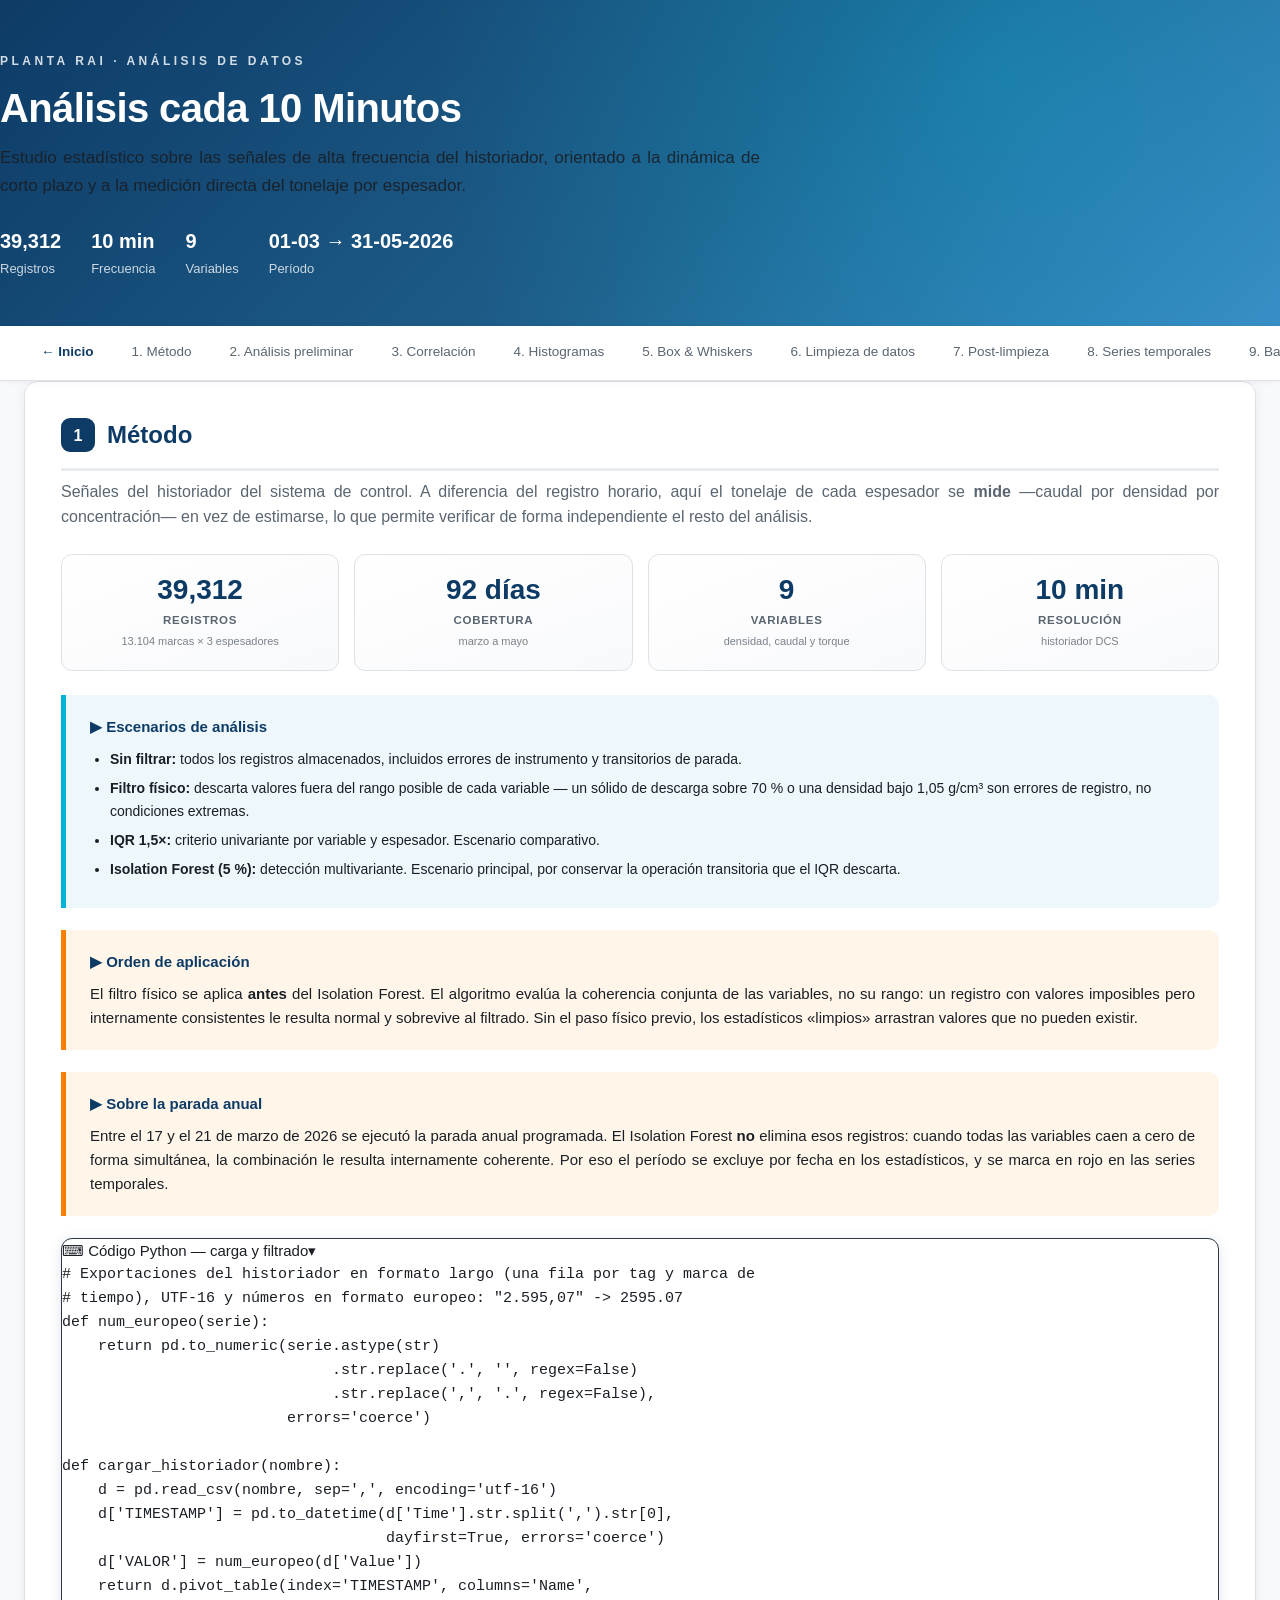
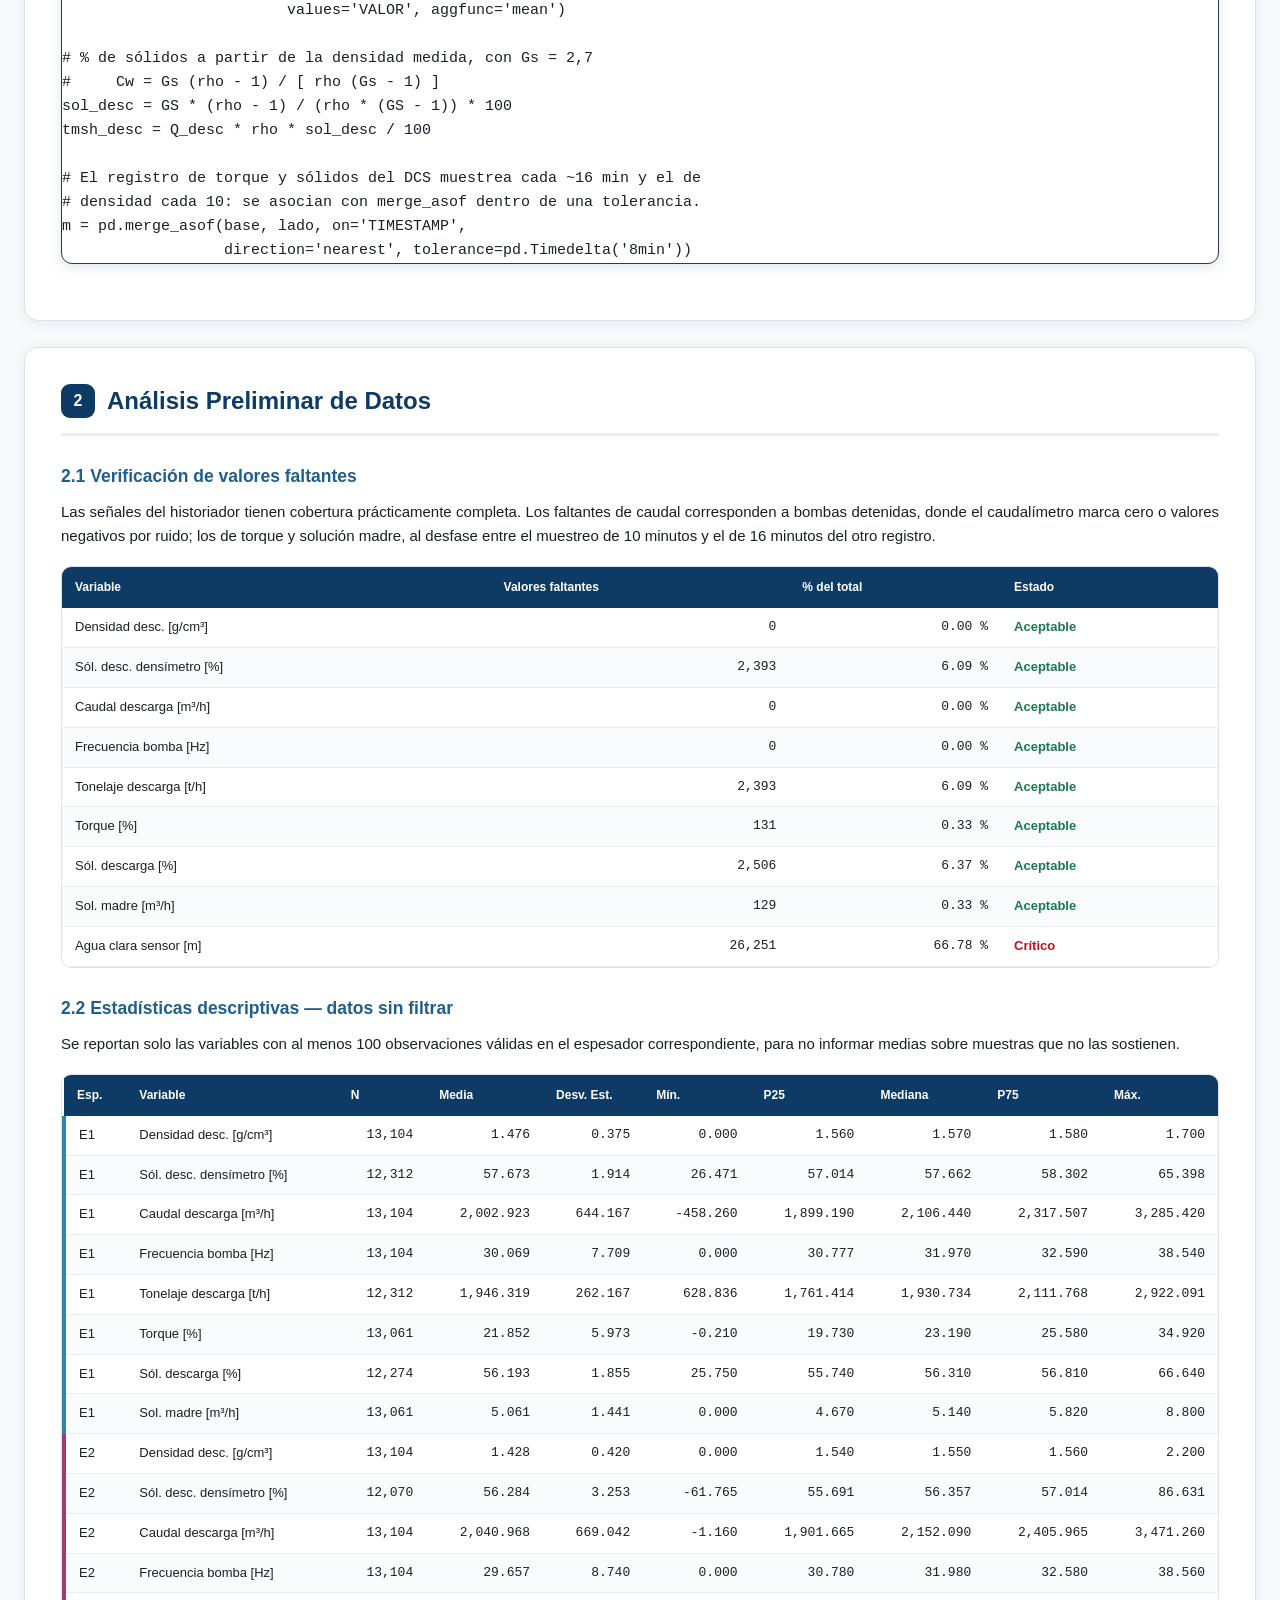
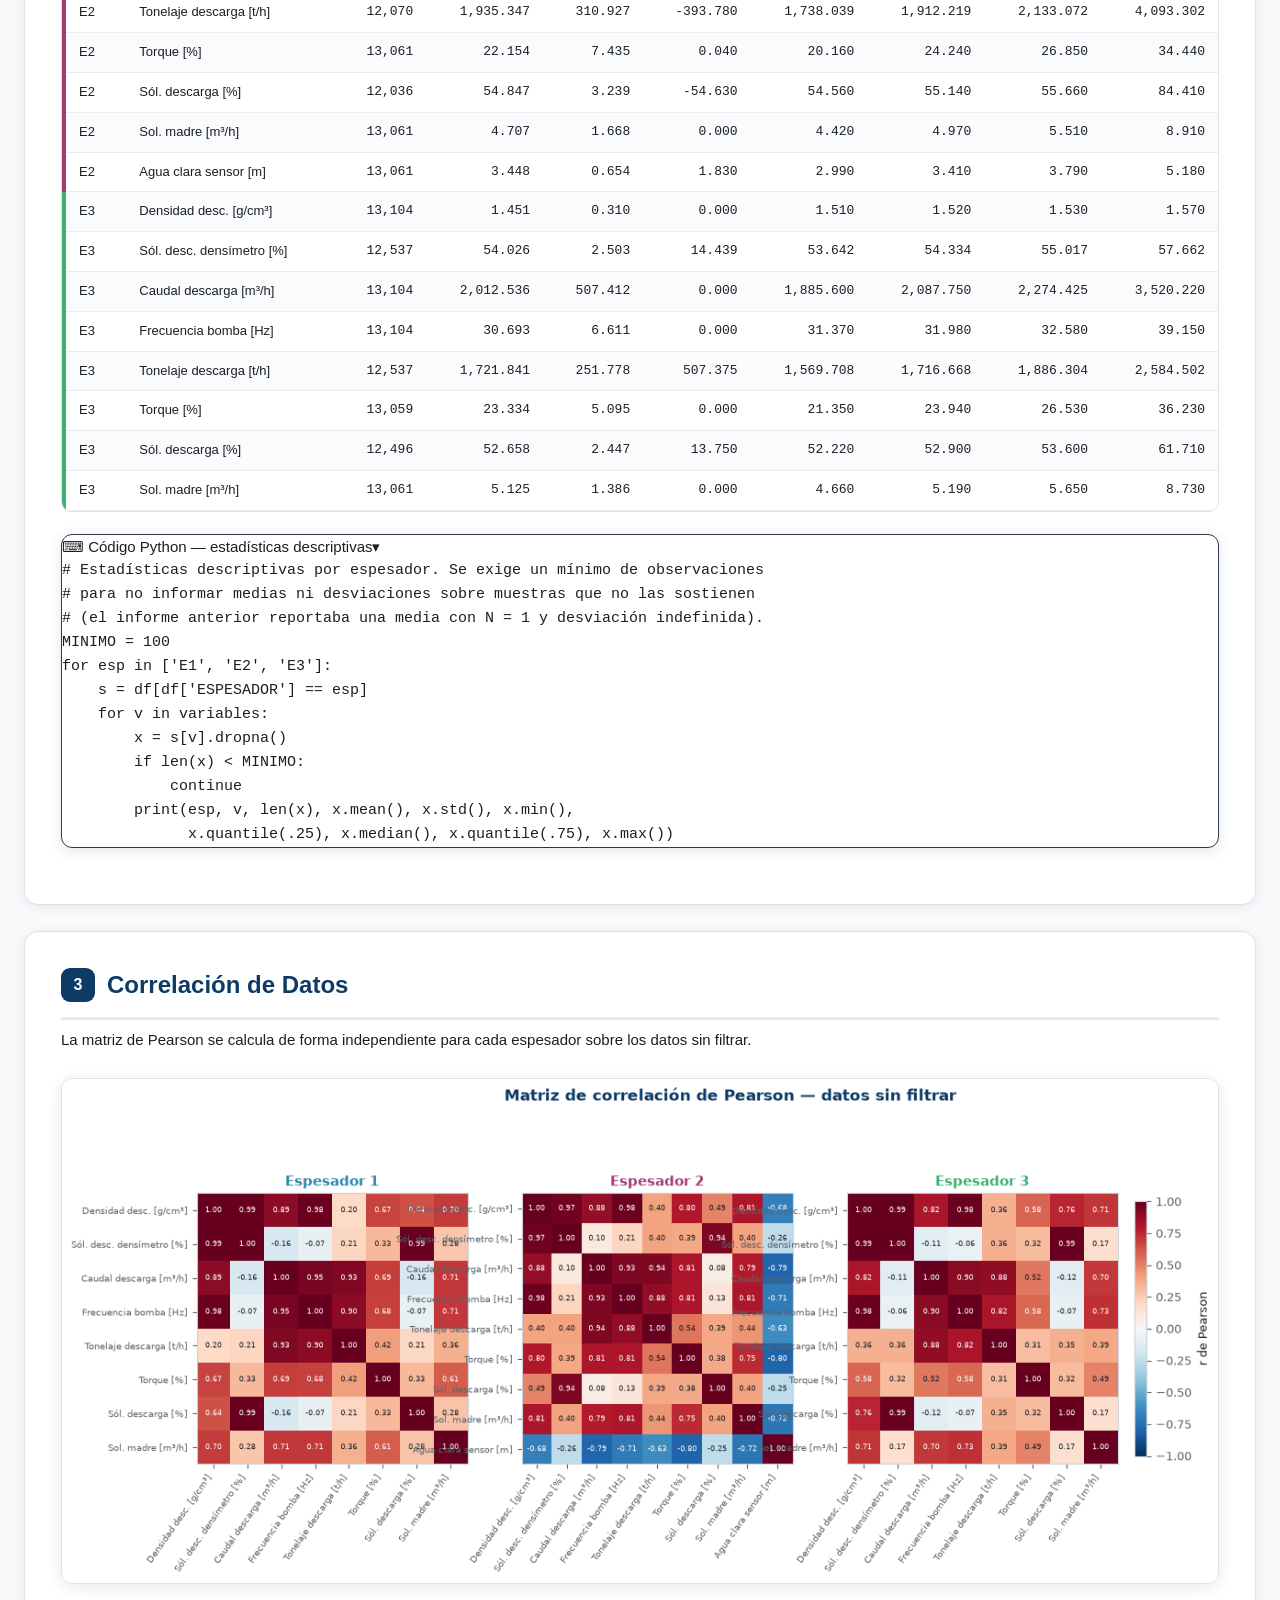
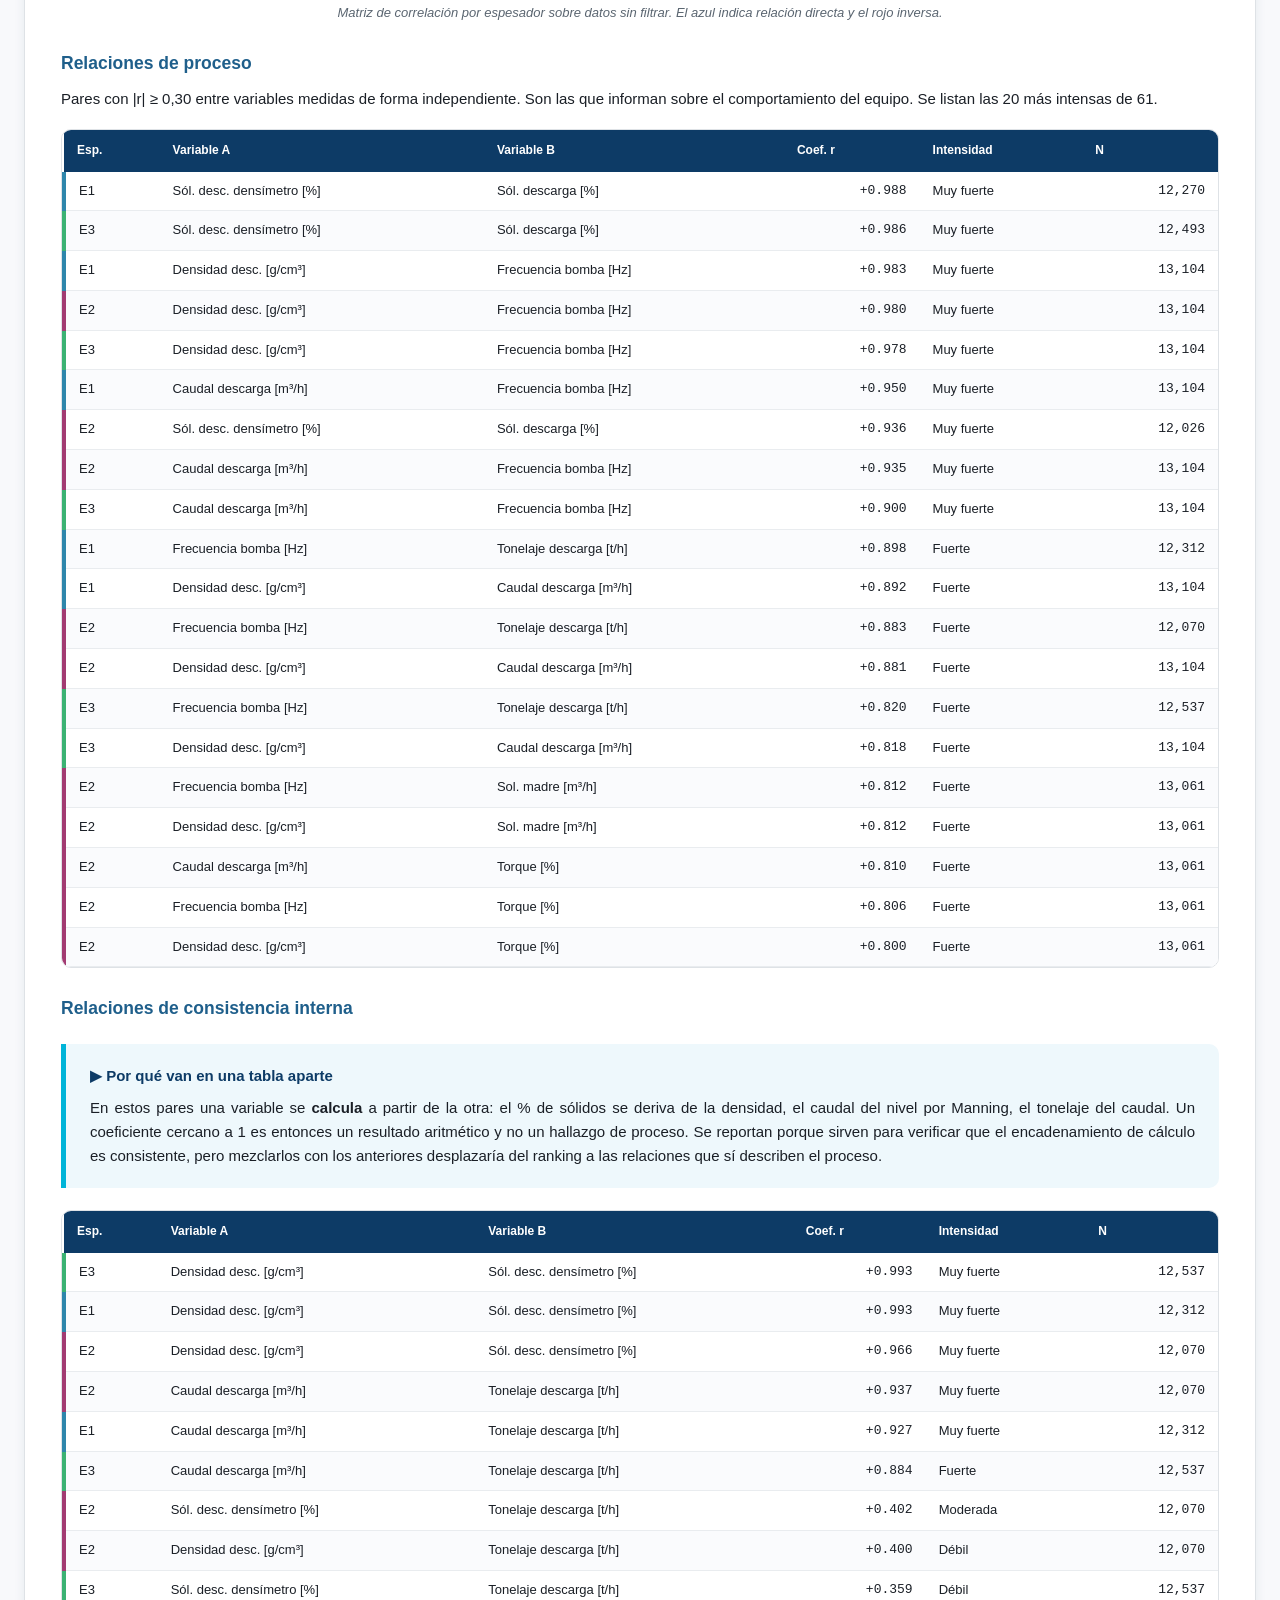
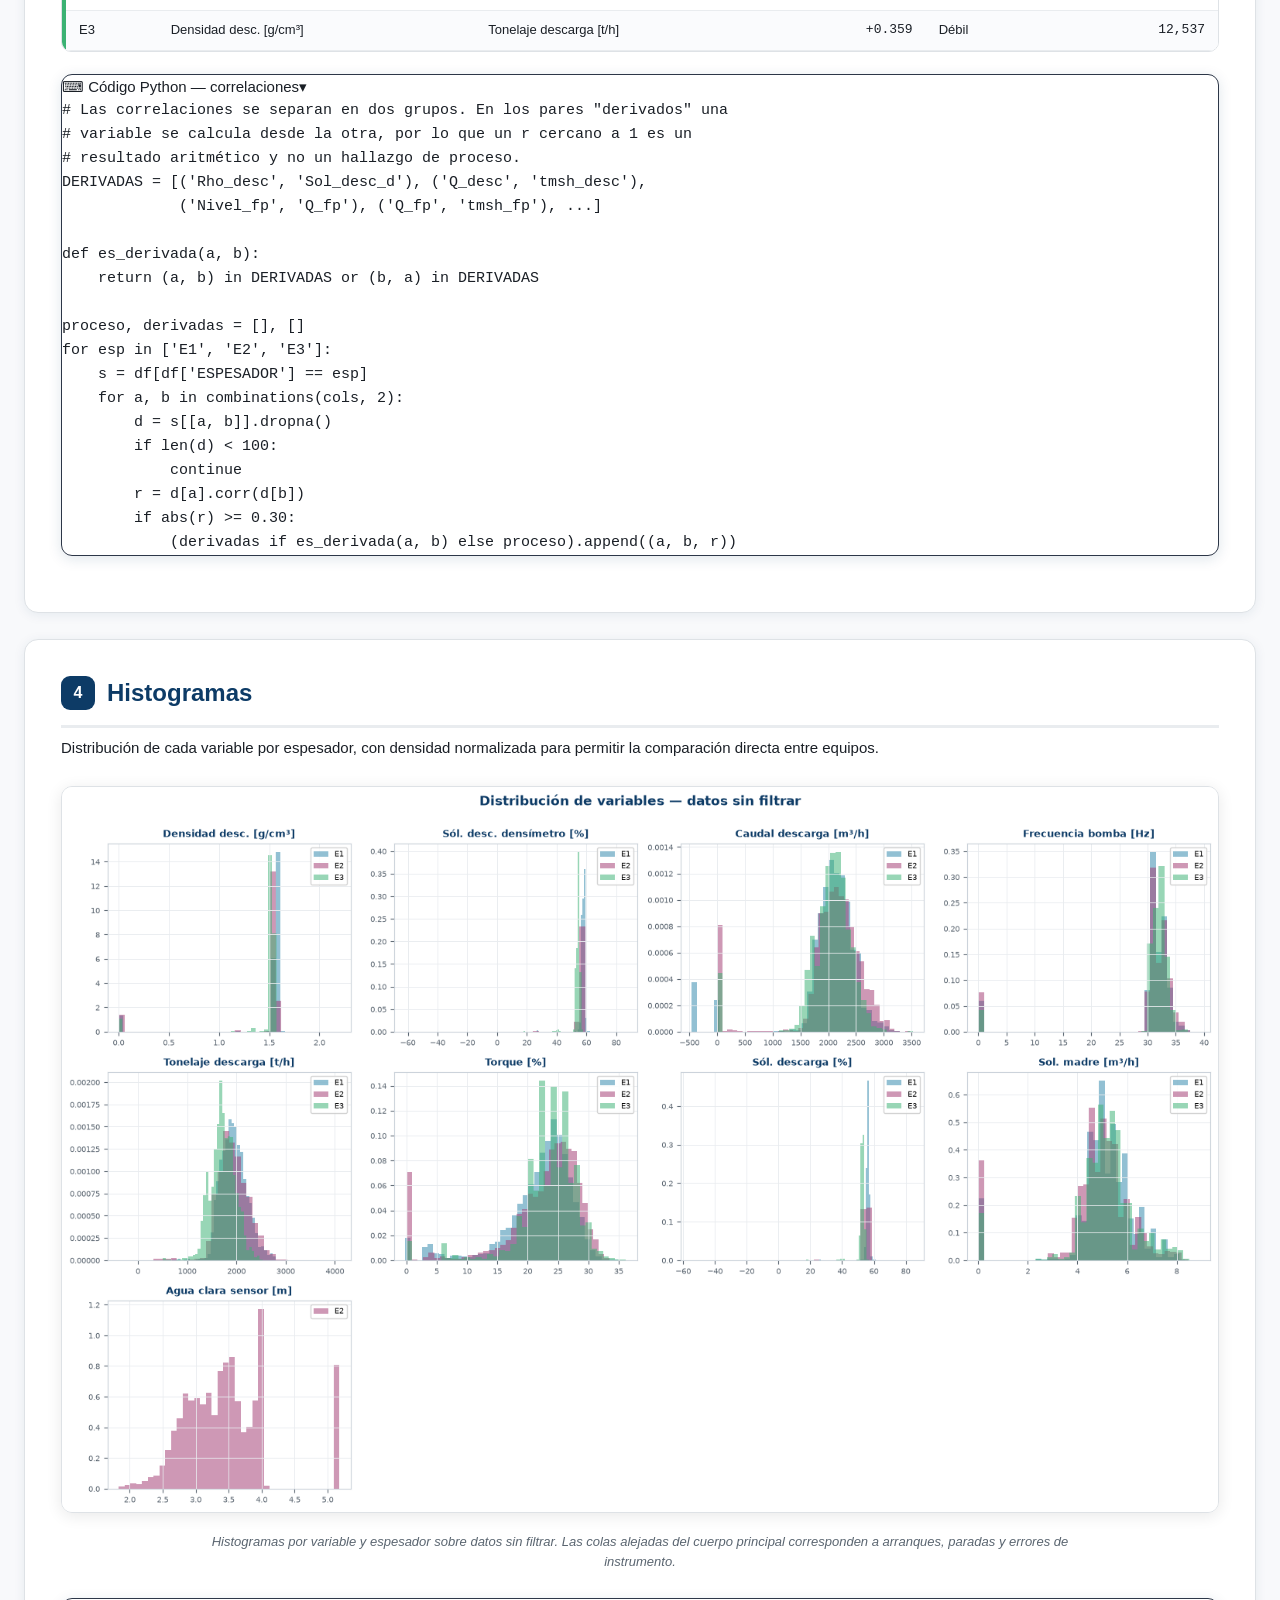
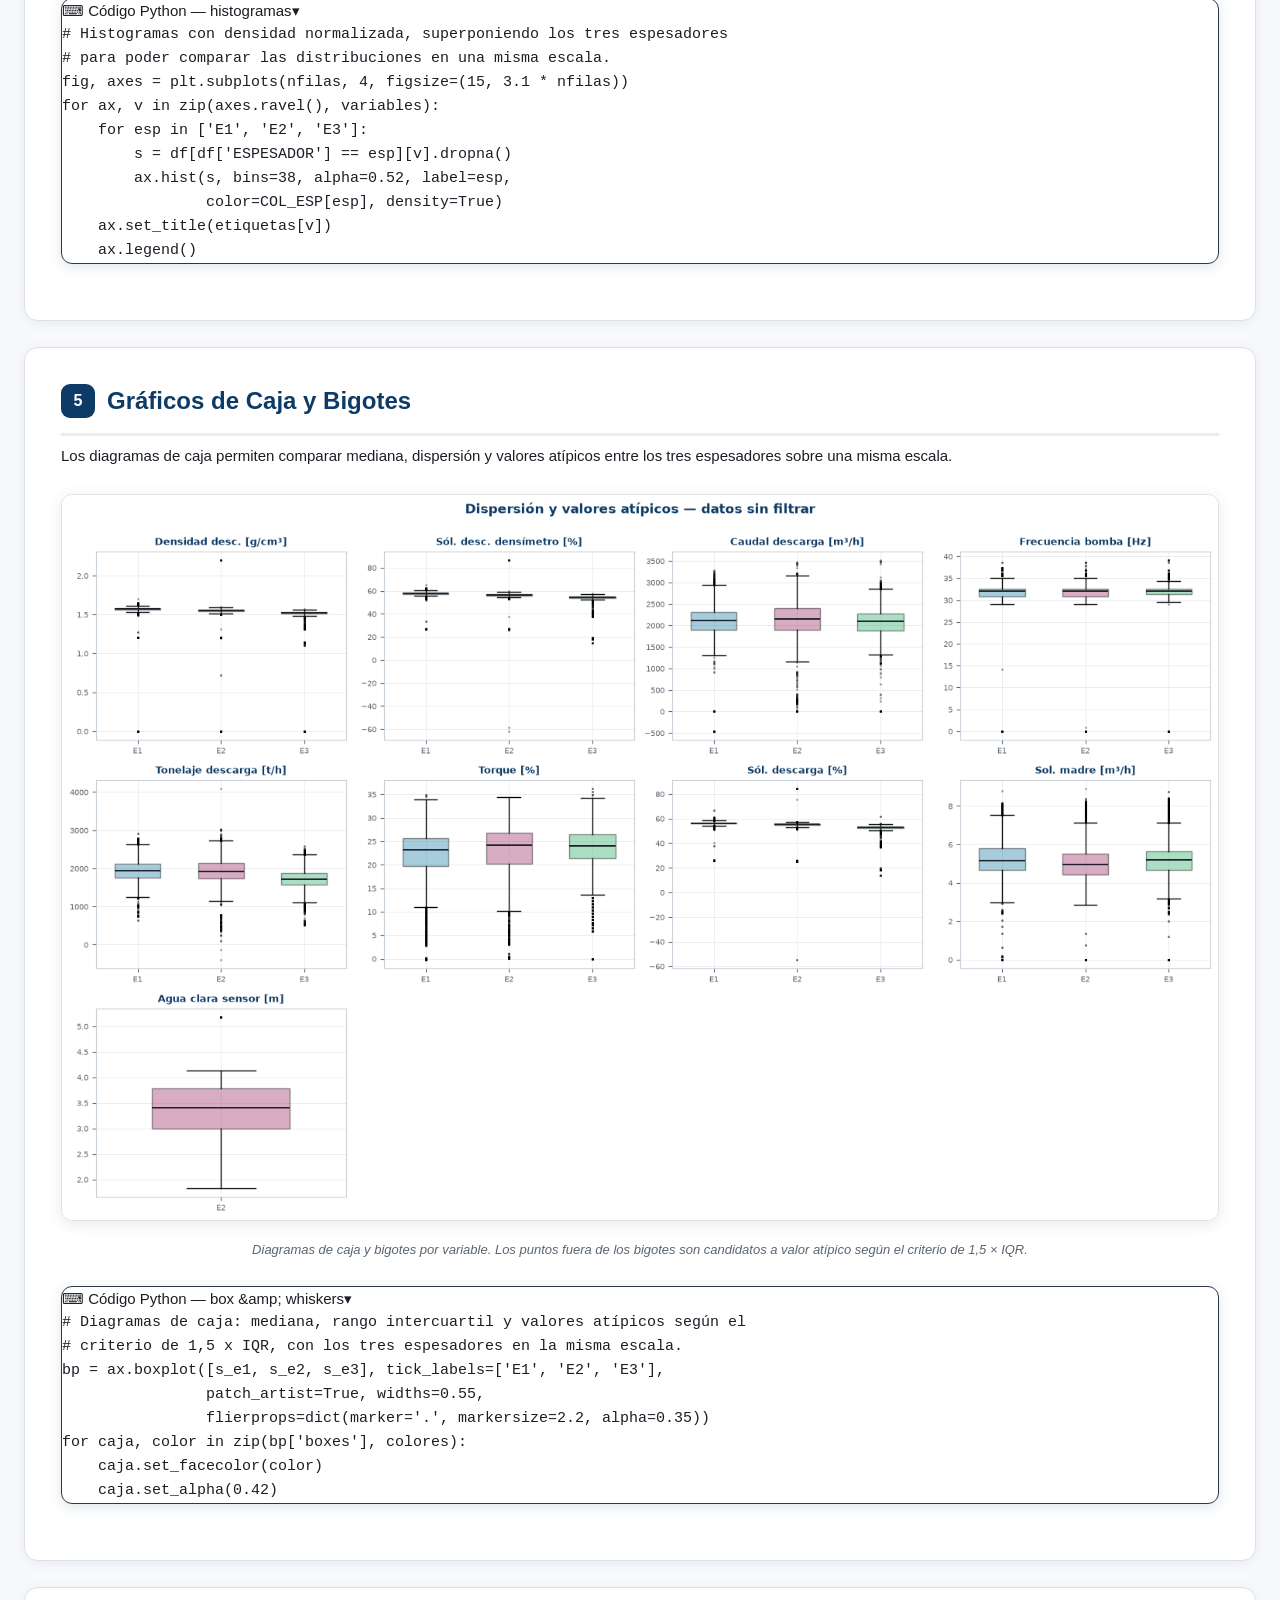
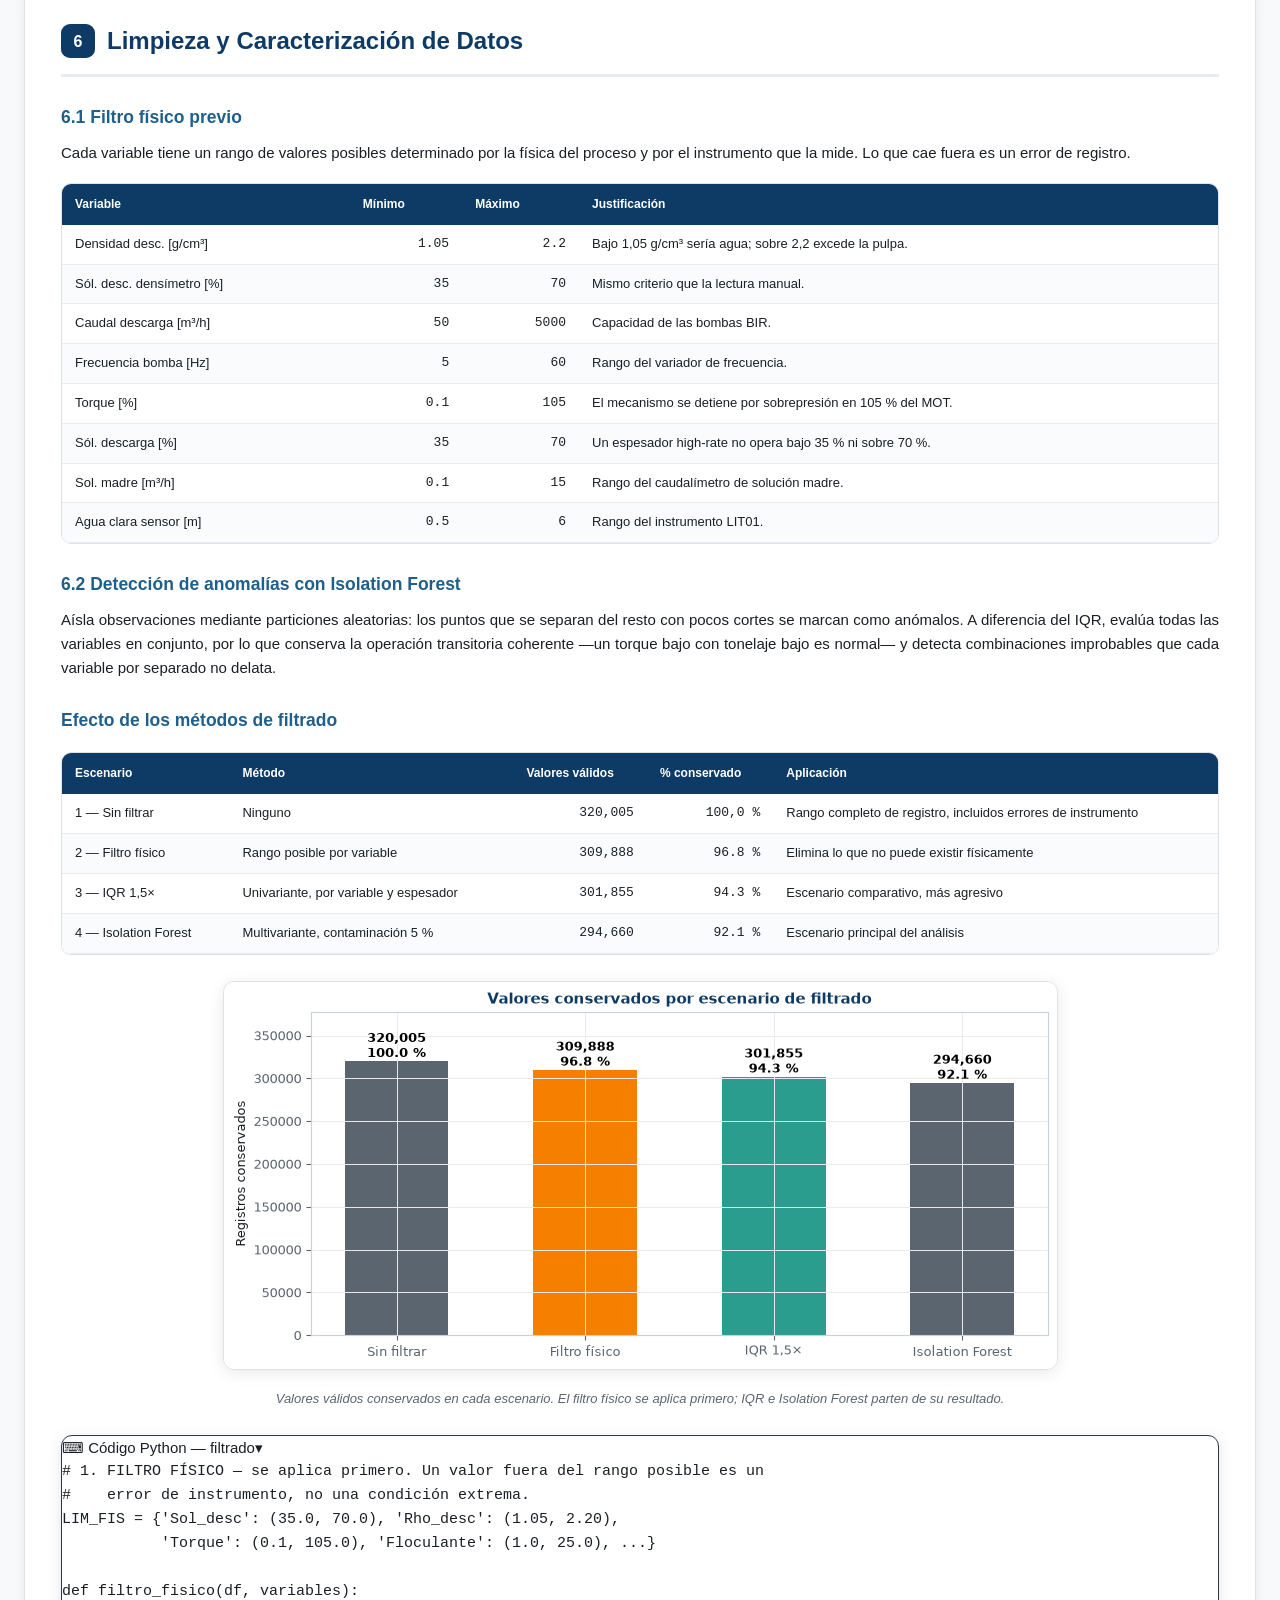
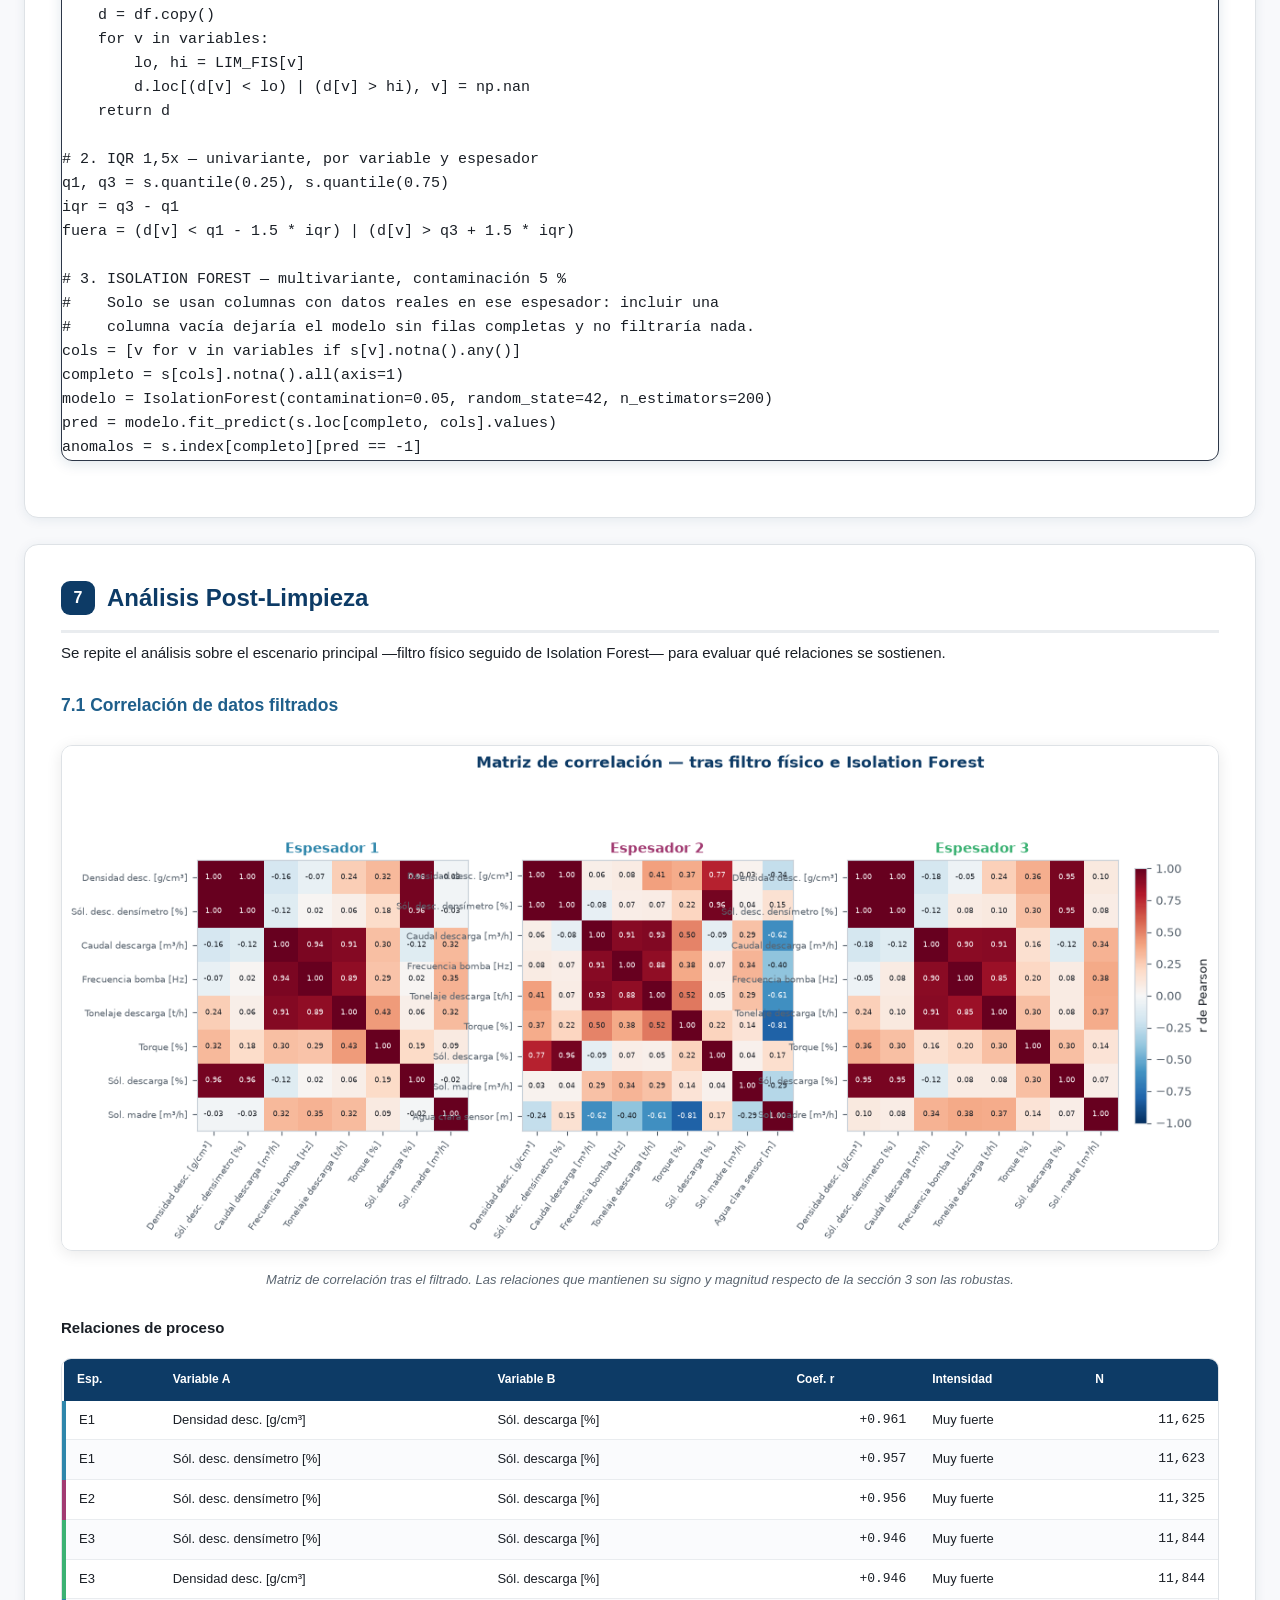
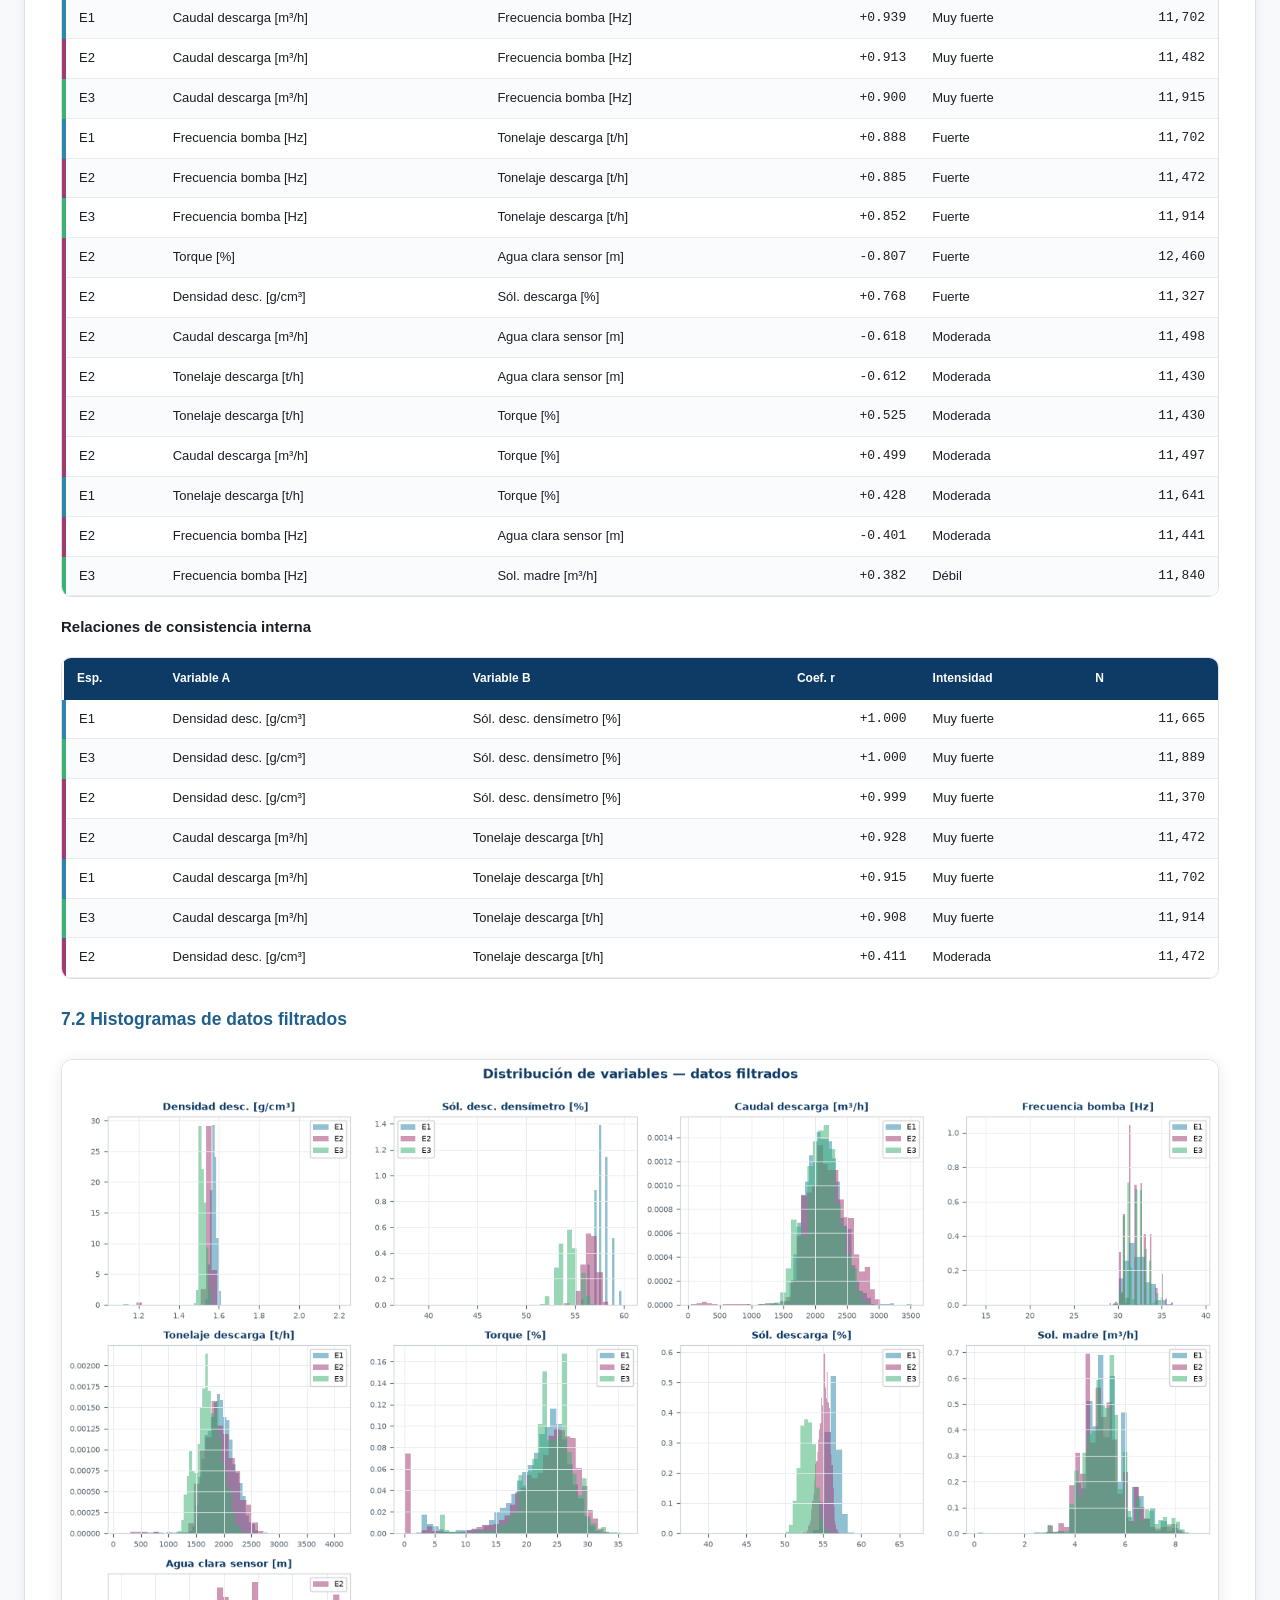
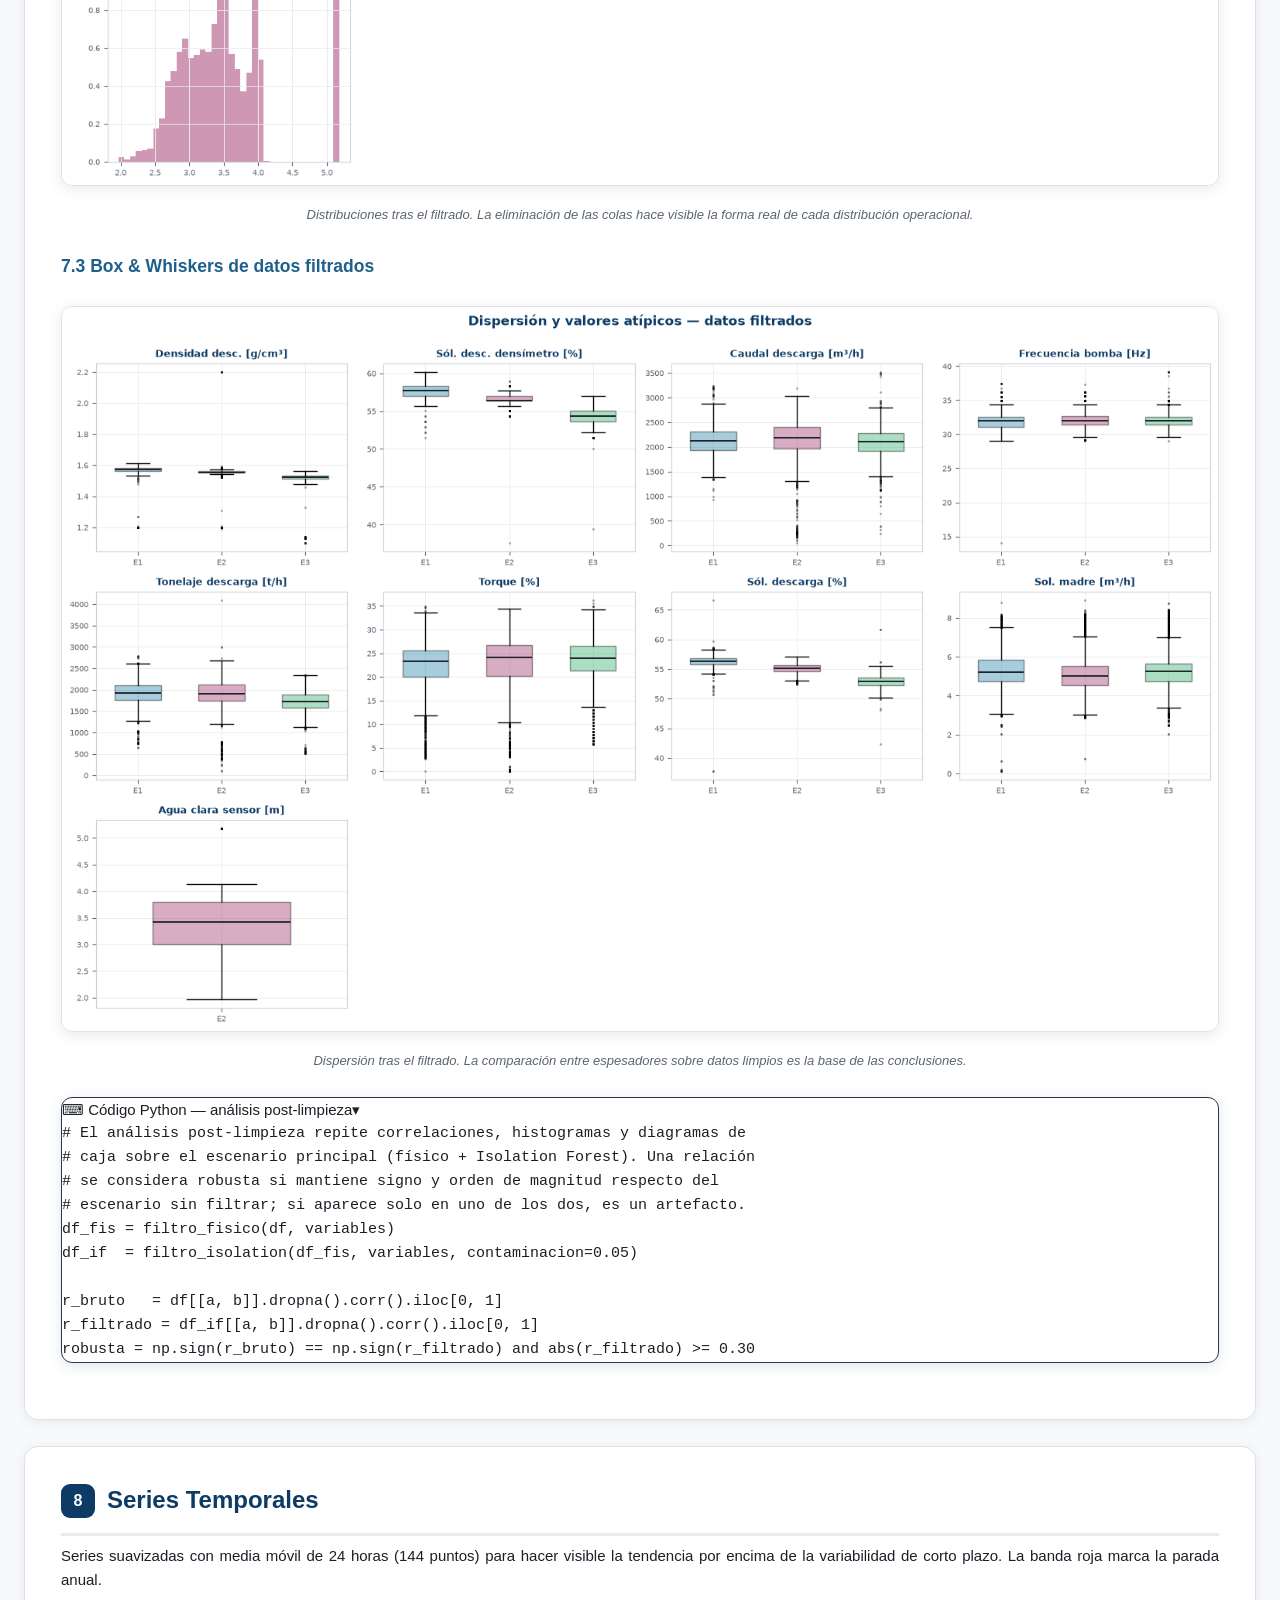
